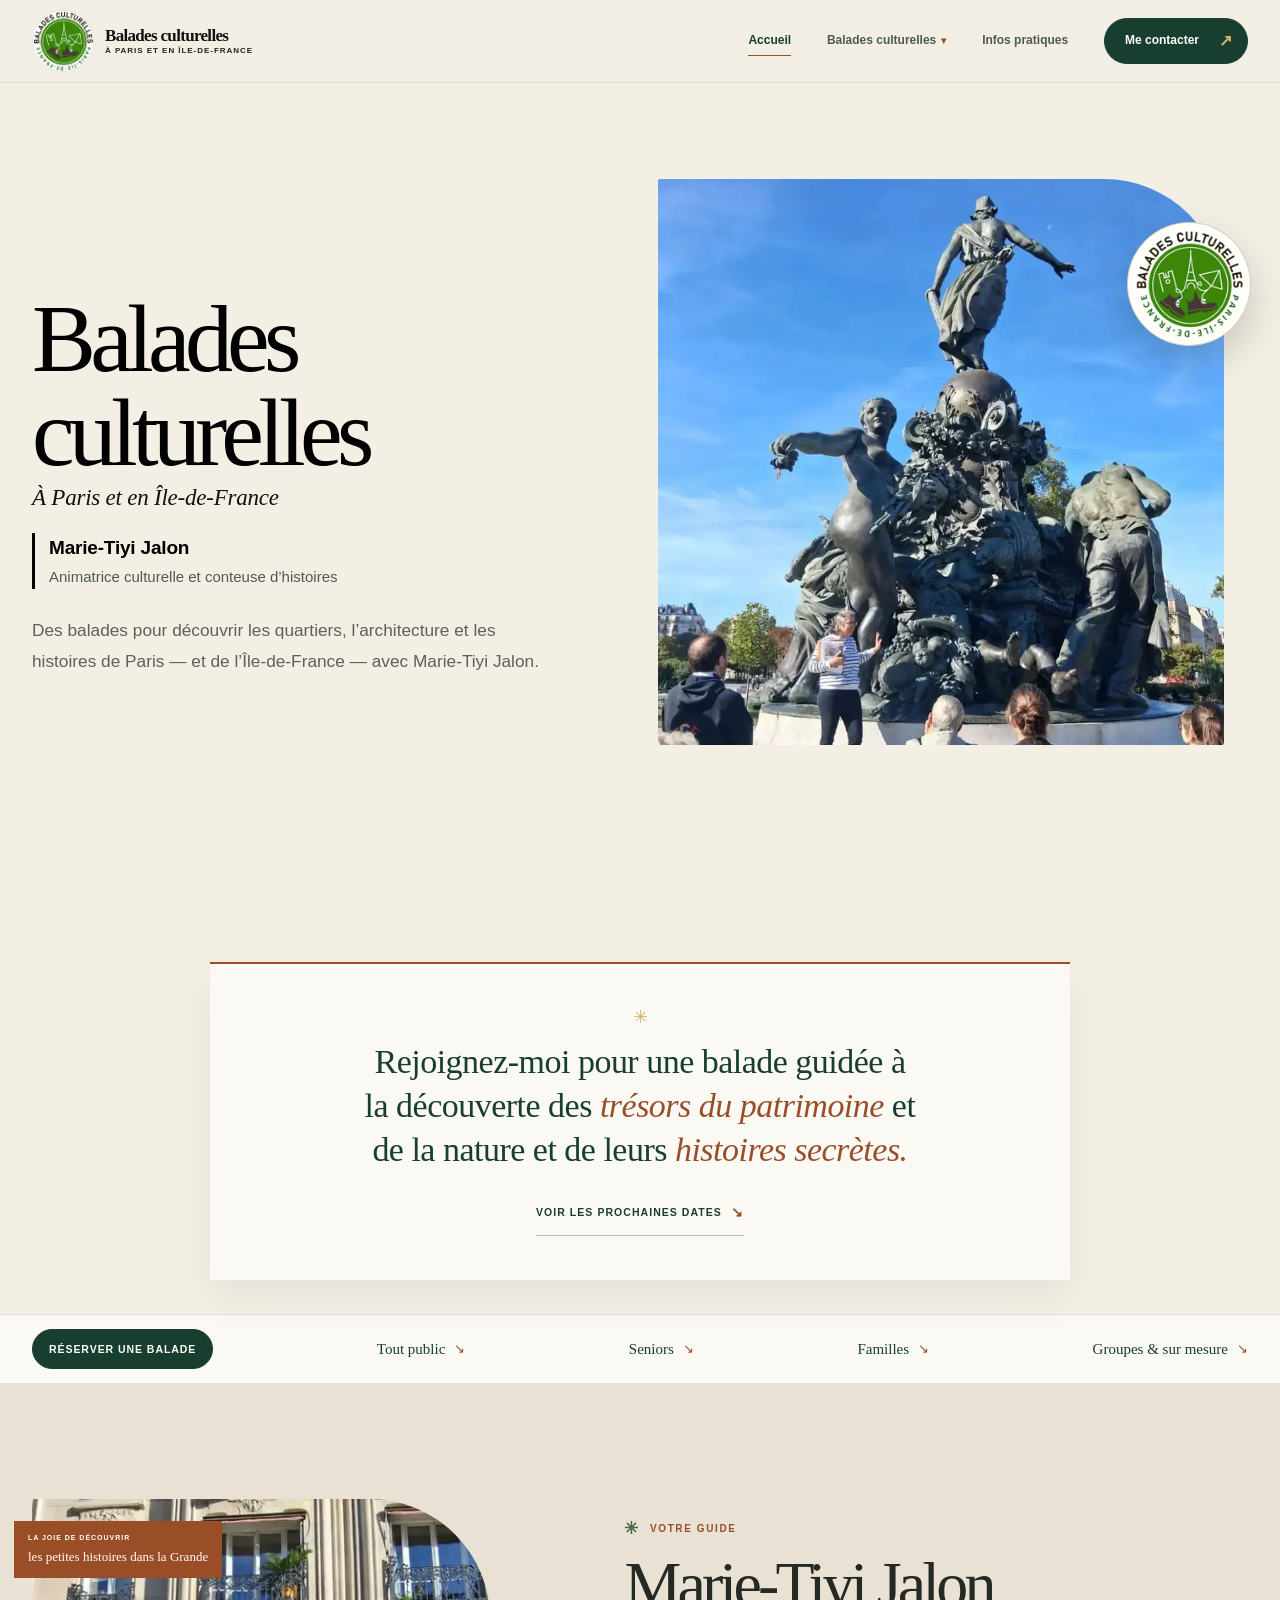
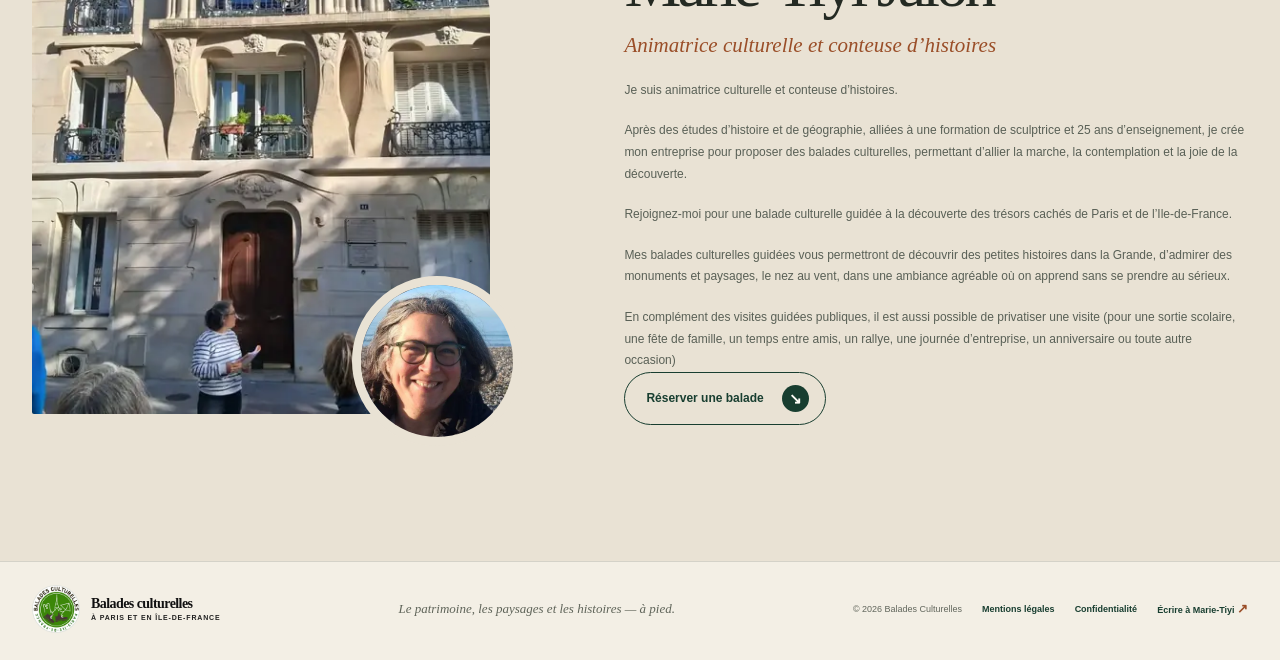
==== index.html @ eafd8217 "Synchronisation depuis le dépôt privé 8ffc19b" ====
<!doctype html>
<html lang="fr">
<head>
    <meta charset="utf-8">
    <meta name="viewport" content="width=device-width, initial-scale=1, viewport-fit=cover">
    <meta name="theme-color" content="#f3efe5">
    <meta name="description" content="Des promenades culturelles à Paris et en Île-de-France avec Marie-Tiyi Jalon.">
    <meta name="robots" content="noindex, nofollow">
    <meta property="og:locale" content="fr_FR">
    <meta property="og:type" content="website">
    <meta property="og:title" content="Balades Culturelles — Balades à Paris et en Île-de-France">
    <meta property="og:description" content="Des promenades culturelles à Paris et en Île-de-France avec Marie-Tiyi Jalon.">
    <meta property="og:url" content="https://baladesculturelles.github.io/balades-culturelles-site/index.html">
    <meta property="og:image" content="https://baladesculturelles.github.io/balades-culturelles-site/assets/og-image.jpg">
    <meta property="og:image:width" content="1200">
    <meta property="og:image:height" content="630">
    <meta property="og:image:type" content="image/jpeg">
    <meta property="og:image:alt" content="Balades Culturelles — une rue de Paris bordée de façades anciennes, avec le titre du site.">
    <meta name="twitter:card" content="summary_large_image">
    <meta name="twitter:title" content="Balades Culturelles — Balades à Paris et en Île-de-France">
    <meta name="twitter:description" content="Des promenades culturelles à Paris et en Île-de-France avec Marie-Tiyi Jalon.">
    <meta name="twitter:image" content="https://baladesculturelles.github.io/balades-culturelles-site/assets/og-image.jpg">
    <meta name="twitter:image:alt" content="Balades Culturelles — une rue de Paris bordée de façades anciennes, avec le titre du site.">
    <title>Balades Culturelles — Balades à Paris et en Île-de-France</title>
    <link rel="icon" href="assets/responsive/logo-96.png" sizes="96x96" type="image/png">
    <link rel="apple-touch-icon" href="assets/responsive/logo-96.png">
    <!-- Le formulaire envoie sa demande à Google Apps Script : ouvrir la connexion
         dès le chargement évite une résolution DNS et une poignée de main TLS
         au moment du clic sur « Envoyer ». Sans effet en aperçu local. -->
    <link rel="preconnect" href="https://script.google.com" crossorigin>
    <link rel="dns-prefetch" href="https://script.googleusercontent.com">
    <link rel="preload" as="image" imagesrcset="assets/responsive/hero-guide-480.webp 480w, assets/responsive/hero-guide-800.webp 800w, assets/responsive/hero-guide-1080.webp 1080w" imagesizes="(max-width: 760px) 94vw, (max-width: 980px) 52vw, 620px" type="image/webp">
    <link rel="stylesheet" href="styles.css?v=ameliorations-20261021-32">
    <script src="script.js?v=ameliorations-20261021-32" defer></script>
    <noscript><style>
      .legal-dialog { position: static; display: block; width: auto; max-width: none; max-height: none; border: 0; border-radius: 0; box-shadow: none; }
      .legal-dialog-frame { max-height: none; }
      .legal-dialog-close { display: none; }
      .legal-dialog-body { grid-template-columns: 1fr; }
      .legal-dialog-rail { flex-direction: row; }
      .legal-dialog-content { overflow: visible; }
    </style></noscript>
  </head>
  <body>
    <a class="skip-link" href="#main">Aller au contenu</a>

<header class="site-header" data-header>
      <div class="header-inner section-shell">
        <a class="brand" href="index.html">
          <span class="brand-logo" aria-hidden="true"><img src="assets/responsive/logo-128.png" width="128" height="128" alt="" decoding="async"></span>
          <span class="brand-lockup"><strong>Balades culturelles</strong><small>À Paris et en Île-de-France</small></span>
        </a>
        <button class="menu-toggle" type="button" aria-label="Ouvrir le menu" aria-expanded="false" aria-controls="primary-navigation">
          <span></span><span></span>
        </button>
        <nav class="primary-navigation" id="primary-navigation" aria-label="Navigation principale">
          <a href="index.html">Accueil</a>
          <div class="nav-item-dropdown">
            <a href="balades.html" class="nav-dropdown-toggle">Balades culturelles <span class="nav-caret" aria-hidden="true">▾</span></a>
            <div class="nav-subnav" aria-label="Sous-menu Balades culturelles">
              <a href="balades.html#programme">Tout public</a>
              <a href="balades.html#seniors">Seniors</a>
              <a href="balades.html#familles">Familles</a>
              <a href="balades.html#groupes">Groupes &amp; sur mesure</a>
            </div>
          </div>
          <a href="infos-pratiques.html">Infos pratiques</a>
          <a class="nav-cta" href="contact.html">Me contacter <span aria-hidden="true">↗</span></a>
        </nav>
      </div>
    </header>

    <main id="main">
      <section class="hero section-shell" id="top" aria-labelledby="hero-title">
        <div class="hero-copy">
          <h1 id="hero-title" class="hero-brand-heading">Balades culturelles</h1>
          <p class="hero-location">À Paris et en Île-de-France</p>
          <div class="hero-guide-badge">
            <strong class="hero-guide-name">Marie-Tiyi Jalon</strong>
            <span class="hero-guide-tagline">Animatrice culturelle et conteuse d’histoires</span>
          </div>
          <p class="hero-lead">Des balades pour découvrir les quartiers, l’architecture et les histoires de Paris — et de l’Île-de-France — avec Marie-Tiyi Jalon.</p>
        </div>

        <div class="hero-visual">
          <div class="hero-image-frame">
            <picture class="hero-picture"><source type="image/webp" sizes="(max-width: 760px) 94vw, (max-width: 980px) 52vw, 620px" srcset="assets/responsive/hero-guide-480.webp 480w, assets/responsive/hero-guide-800.webp 800w, assets/responsive/hero-guide-1080.webp 1080w"><img src="assets/hero-guide.jpg" width="1080" height="1080" decoding="async" fetchpriority="high" alt="Marie-Tiyi Jalon, guide, présente un monument parisien à un groupe de promeneurs."></picture>
          </div>
          <div class="hero-seal"><img src="assets/responsive/logo-128.png" width="128" height="128" alt="Logo Balades Culturelles, Paris – Île-de-France" decoding="async"></div>
        </div>
      </section>


      <div class="editorial-strip" aria-label="Repères des balades culturelles">
        <div class="editorial-strip-inner section-shell">
          <div class="strip-fact"><strong><span data-count-walks>13</span> balades</strong><span><span data-count-dates>25</span> dates au programme</span></div>
          <span class="strip-divider" aria-hidden="true">·</span>
          <div class="strip-fact"><strong>1 h 30 de balade</strong><span>samedi &amp; dimanche</span></div>
          <span class="strip-divider" aria-hidden="true">·</span>
          <div class="strip-fact"><strong>25 personnes</strong><span>maximum par séance · 20 en seniors et familles</span></div>
        </div>
      </div>


      <section class="home-invite" aria-label="Invitation à la balade">
        <div class="section-shell">
          <div class="home-invite-card">
            <span class="home-invite-mark" aria-hidden="true">✳</span>
            <p class="home-invite-text">Rejoignez-moi pour une balade guidée à la découverte des <em>trésors du patrimoine</em> et de la nature et de leurs <em>histoires secrètes.</em></p>
            <a class="home-invite-link" href="balades.html#programme">Voir les prochaines dates <span aria-hidden="true">↘</span></a>
          </div>
        </div>
      </section>

      <nav class="editorial-jumps" aria-label="Explorer les balades">
        <div class="editorial-jumps-inner section-shell">
          <a class="editorial-jumps-cta" href="balades.html#programme">Réserver une balade</a>
          <a href="balades.html#programme">Tout public <b aria-hidden="true">↘</b></a>
          <a href="balades.html#seniors">Seniors <b aria-hidden="true">↘</b></a>
          <a href="balades.html#familles">Familles <b aria-hidden="true">↘</b></a>
          <a href="balades.html#groupes">Groupes &amp; sur mesure <b aria-hidden="true">↘</b></a>
        </div>
      </nav>


      <section class="on-demand section-space" id="concept" aria-labelledby="concept-title">
        <div class="section-shell">
          <div class="section-heading on-demand-heading">
            <div>
              <p class="eyebrow"><span class="eyebrow-mark" aria-hidden="true">✳</span> Les balades</p>
              <h2 id="concept-title">Choisissez votre <em>balade.</em></h2>
            </div>
            <p class="section-intro">Trois programmes de dates — week-ends, jeudis, mercredis — et des visites sur mesure pour les groupes et les écoles.</p>
          </div>

          <div class="audience-grid" aria-label="Les formules selon votre public">
            <article class="audience-card audience-card--programme">
              <picture class="audience-media">
                <source type="image/webp" sizes="(max-width: 620px) 92vw, (max-width: 940px) 46vw, 30vw" srcset="assets/responsive/walk-moliere-400.webp 400w, assets/responsive/walk-moliere-480.webp 480w, assets/responsive/walk-moliere-800.webp 800w">
                <img src="assets/walk-moliere.jpg" width="800" height="854" loading="lazy" decoding="async" alt="Buste et plaque commémorative de Jean-Baptiste Poquelin dit Molière à Paris">
              </picture>
              <div class="audience-body">
                <span class="audience-kicker">Week-ends · 10 h 30 – 12 h</span>
                <h3>Grand public</h3>
                <p>Des balades ouvertes à tous, seul, en couple ou entre amis.</p>
                <a href="balades.html#programme">Voir les dates <span aria-hidden="true">↘</span></a>
              </div>
            </article>
            <article class="audience-card audience-card--programme">
              <picture class="audience-media">
                <source type="image/webp" sizes="(max-width: 620px) 92vw, (max-width: 940px) 46vw, 30vw" srcset="assets/responsive/walk-montparnasse-400.webp 400w, assets/responsive/walk-montparnasse-480.webp 480w, assets/responsive/walk-montparnasse-800.webp 800w">
                <img src="assets/walk-montparnasse.jpg" width="800" height="500" loading="lazy" decoding="async" alt="Allées arborées et sculptures du cimetière du Montparnasse à Paris">
              </picture>
              <div class="audience-body">
                <span class="audience-kicker">Jeudis · 10 h 30 – 11 h 45</span>
                <h3>Seniors</h3>
                <p>Un rythme paisible, avec des étapes de repos.</p>
                <a href="balades.html#seniors">Voir les balades seniors <span aria-hidden="true">↘</span></a>
              </div>
            </article>
            <article class="audience-card audience-card--programme">
              <picture class="audience-media">
                <source type="image/webp" sizes="(max-width: 620px) 92vw, (max-width: 940px) 46vw, 30vw" srcset="assets/responsive/walk-montsouris-400.webp 400w, assets/responsive/walk-montsouris-480.webp 480w, assets/responsive/walk-montsouris-800.webp 800w">
                <img src="assets/walk-montsouris.jpg" width="800" height="500" loading="lazy" decoding="async" alt="Maisons et ateliers d’artistes dans une ruelle fleurie du quartier Montsouris">
              </picture>
              <div class="audience-body">
                <span class="audience-kicker">Mercredis · 10 h 30 – 11 h 45</span>
                <h3>Familles</h3>
                <p>Des histoires et des énigmes pour petits et grands.</p>
                <a href="balades.html#familles">Voir les balades familles <span aria-hidden="true">↘</span></a>
              </div>
            </article>
            <article class="audience-card audience-card--custom">
              <span class="audience-kicker">Sur demande</span>
              <h3>Groupes privés</h3>
              <p>Anniversaire, association, entreprise&nbsp;: votre balade, votre date.</p>
              <a href="contact.html" data-interest="Je souhaite organiser une sortie privée ou de groupe" data-walk="Une balade privée ou de groupe">Préparer votre sortie <span aria-hidden="true">↗</span></a>
            </article>
            <article class="audience-card audience-card--custom">
              <span class="audience-kicker">Sur demande</span>
              <h3>Écoles &amp; scolaires</h3>
              <p>Des sorties pédagogiques animées par une enseignante expérimentée.</p>
              <a href="contact.html" data-interest="Je souhaite organiser une sortie scolaire" data-walk="Sortie scolaire sur demande">Organiser une sortie scolaire <span aria-hidden="true">↗</span></a>
            </article>
          </div>

          <p class="image-credit">Images d’illustration générées pour accompagner ces balades.</p>
        </div>
      </section>

      <section class="guide section-space" id="guide" aria-labelledby="guide-title">
        <div class="guide-layout section-shell">
          <div class="guide-visual">
            <picture><source type="image/webp" sizes="(max-width: 560px) 88vw, (max-width: 1280px) 36vw, 465px" srcset="assets/responsive/facade-480.webp 480w, assets/responsive/facade-800.webp 800w, assets/responsive/facade-961.webp 961w"><img class="guide-photo" src="assets/facade.jpg" width="961" height="1080" loading="lazy" alt="Façade art nouveau aux balcons de fer forgé, porte sculptée et groupe de promeneurs, à observer en promenade."></picture>
            <div class="guide-photo-note"><span>LA JOIE DE DÉCOUVRIR</span><b>les petites histoires dans la Grande</b></div>
            <picture><source type="image/webp" sizes="170px" srcset="assets/responsive/marie-tiyi-400.webp 400w, assets/responsive/marie-tiyi-500.webp 500w"><img class="guide-portrait" src="assets/marie-tiyi.jpg" width="500" height="500" loading="lazy" alt="Portrait de Marie-Tiyi Jalon, votre guide."></picture>
          </div>
          <div class="guide-copy">
            <p class="eyebrow"><span class="eyebrow-mark" aria-hidden="true">✳</span> Votre guide</p>
            <h2 id="guide-title">Marie-Tiyi Jalon</h2>
            <p class="guide-subtitle">Animatrice culturelle et conteuse d’histoires</p>
            <p class="guide-lead">Je suis animatrice culturelle et conteuse d’histoires.</p>
            <p class="guide-lead">Après des études d’histoire et de géographie, alliées à une formation de sculptrice et 25 ans d’enseignement, je crée mon entreprise pour proposer des balades culturelles, permettant d’allier la marche, la contemplation et la joie de la découverte.</p>
            <p class="guide-lead">Rejoignez-moi pour une balade culturelle guidée à la découverte des trésors cachés de Paris et de l’Ile-de-France.</p>
            <p class="guide-lead">Mes balades culturelles guidées vous permettront de découvrir des petites histoires dans la Grande, d’admirer des monuments et paysages, le nez au vent, dans une ambiance agréable où on apprend sans se prendre au sérieux.</p>
            <p class="guide-lead">En complément des visites guidées publiques, il est aussi possible de privatiser une visite (pour une sortie scolaire, une fête de famille, un temps entre amis, un rallye, une journée d’entreprise, un anniversaire ou toute autre occasion)</p>
            <a class="button button-outline" href="balades.html#programme">Réserver une balade <span class="button-arrow" aria-hidden="true">↘</span></a>
          </div>
        </div>
      </section>



      <dialog class="legal-dialog booking-dialog" id="booking-dialog" aria-labelledby="booking-dialog-title">
        <div class="legal-dialog-frame">
          <header class="legal-dialog-head booking-dialog-head">
            <p class="eyebrow"><span class="eyebrow-mark" aria-hidden="true">✳</span> <span data-booking-kicker>Réserver une balade</span></p>
            <h2 id="booking-dialog-title" data-booking-title>Votre demande, étape par étape</h2>
            <p class="booking-dialog-meta" data-booking-meta hidden></p>
            <button class="legal-dialog-close" type="button" data-booking-close aria-label="Fermer le formulaire de réservation">
              <span aria-hidden="true">✕</span>
            </button>
          </header>
          <div class="booking-dialog-body">
            <form class="contact-form" id="contact-form" aria-labelledby="booking-form-title">
              <div class="form-heading">
                <span>Votre demande</span>
                <span class="form-required-note"><b aria-hidden="true">*</b> Obligatoire</span>
              </div>
              <ol class="booking-steps" aria-label="Étapes du formulaire">
                <li><span>01</span><b>Votre balade</b></li>
                <li><span>02</span><b>La visite</b></li>
                <li><span>03</span><b>Vos coordonnées</b></li>
              </ol>

              <fieldset class="form-step form-step-project">
                <legend><span class="form-step-number">01</span> Votre balade</legend>
                <label for="topic">Type de sortie
                  <select id="topic" name="topic">
                    <option value="Je souhaite réserver une balade publique">Grand public · s’inscrire</option>
                    <option value="Je souhaite réserver une place en balade seniors">Seniors · balade programmée</option>
                    <option value="Je souhaite réserver une place en balade familles">Familles · balade programmée</option>
                    <option value="Je souhaite organiser une visite pour un groupe de seniors">Seniors · visite sur demande</option>
                    <option value="Je souhaite organiser une sortie pour une famille">Famille · visite sur demande</option>
                    <option value="Je souhaite organiser une sortie scolaire">Écoles · sur demande</option>
                    <option value="Je souhaite organiser une sortie privée ou de groupe">Groupe privé · sur demande</option>
                    <option value="J’ai une autre question">Une autre question</option>
                  </select>
                </label>
              </fieldset>

              <fieldset class="form-step form-step-visit">
                <legend><span class="form-step-number">02</span> Votre visite et votre groupe</legend>
                <div class="form-row form-row-booking">
                  <label for="session" id="public-session-field"><span class="field-name">Balade et date <b aria-hidden="true">*</b></span><select id="session" name="session" required disabled><option value="">Chargement des dates…</option></select></label>
                </div>
                <input id="participants" name="participants" type="hidden" value="0" disabled>
                <fieldset class="age-groups" id="age-groups">
                  <legend>Nombre de personnes par tarif</legend>
                  <p class="age-groups-intro">Indiquez uniquement les quantités : aucun nom ni âge exact n’est demandé.</p>
                  <div class="age-group-grid">
                    <label for="age-standard"><span>Plein tarif</span><small>26 ans et plus · 15&nbsp;€</small><input id="age-standard" name="age_standard" type="number" min="0" max="25" step="1" inputmode="numeric" value="0" data-age-group="standard"></label>
                    <label for="age-youth"><span>Jeunes de 15 à 25 ans</span><small>10&nbsp;€</small><input id="age-youth" name="age_youth" type="number" min="0" max="25" step="1" inputmode="numeric" value="0" data-age-group="youth"></label>
                    <label for="age-child"><span>Enfants de 5 à 14 ans</span><small>8&nbsp;€</small><input id="age-child" name="age_child" type="number" min="0" max="25" step="1" inputmode="numeric" value="0" data-age-group="child"></label>
                    <label for="age-under-five"><span>Moins de 5 ans</span><small>Gratuit</small><input id="age-under-five" name="age_under_five" type="number" min="0" max="25" step="1" inputmode="numeric" value="0" data-age-group="underFive"></label>
                  </div>
                  <div class="booking-estimate" aria-live="polite">
                    <p><span>Total de participants</span><output id="participants-total" for="age-standard age-youth age-child age-under-five">0</output></p>
                    <p><span>Montant estimé</span><output id="booking-estimate" for="age-standard age-youth age-child age-under-five">—</output></p>
                  </div>
                  <p class="age-group-status" id="age-group-status" role="status" aria-live="polite">Le total inclut les enfants gratuits et reste limité aux places de la séance : 25 pour le tout public, 20 pour les seniors et les familles.</p>
                </fieldset>
                <div class="form-row form-row-booking custom-booking-fields" id="custom-booking-fields" hidden>
                  <label for="date">Date souhaitée <span class="optional">(facultatif)</span><input id="date" name="date" type="date"></label>
                  <label for="slot">Créneau souhaité <span class="optional">(facultatif)</span><select id="slot" name="slot"><option>À convenir</option><option>10 h 30–12 h</option></select></label>
                  <label for="custom-participants">Nombre de personnes estimé <span class="optional">(facultatif)</span><input id="custom-participants" name="custom_participants" type="number" min="1" max="100" step="1" placeholder="Ex. 12" aria-describedby="custom-capacity-note"></label>
                </div>
                <p class="booking-capacity-note custom-capacity-note" id="custom-capacity-note" role="status" aria-live="polite">Indiquez le nombre de personnes&nbsp;: 20 personnes maximum pour un groupe de seniors ou une famille.</p>
                <p class="booking-capacity-note" id="session-status" role="status" aria-live="polite">Sélectionnez une balade et une date pour consulter les places disponibles.</p>
              </fieldset>

              <fieldset class="form-step form-step-contact">
                <legend><span class="form-step-number">03</span> Vos coordonnées</legend>
                <div class="form-row form-row-contact">
                  <label for="first-name"><span class="field-name">Prénom <b aria-hidden="true">*</b></span><input id="first-name" name="first_name" autocomplete="given-name" placeholder="Camille" required></label>
                  <label for="last-name"><span class="field-name">Nom <b aria-hidden="true">*</b></span><input id="last-name" name="last_name" autocomplete="family-name" placeholder="Dupont" required></label>
                  <label for="email"><span class="field-name">Votre e-mail <b aria-hidden="true">*</b></span><input id="email" name="email" type="email" autocomplete="email" placeholder="camille@exemple.fr" required></label>
                  <label for="phone"><span class="field-name">Téléphone <b aria-hidden="true">*</b></span><input id="phone" name="phone" type="tel" autocomplete="tel" inputmode="tel" placeholder="06 12 34 56 78" required></label>
                </div>
                <label for="message">Un détail à partager <span class="optional">(facultatif)</span><textarea id="message" name="message" rows="3" placeholder="Une question ou une précision utile…"></textarea></label>
                <div class="form-honeypot" aria-hidden="true">
                  <label for="website">Site web (ne pas remplir)</label>
                  <input id="website" name="website" type="text" tabindex="-1" autocomplete="off">
                </div>
              </fieldset>

              <p class="booking-recap" id="booking-recap" role="status" aria-live="polite" hidden></p>
              <div class="form-bottom">
                <button class="button button-submit" type="submit" id="submit-booking">Réserver ma place <span class="button-arrow" aria-hidden="true">↗</span></button>
                <p class="form-hint">Pour une balade programmée (tout public, seniors, familles), la confirmation et sa référence s’affichent ici si des places sont disponibles, et un e-mail de confirmation part aussitôt vers votre adresse. Pour une demande sur mesure (groupe de seniors, écoles, groupe privé), votre demande est envoyée directement à Marie-Tiyi et vous recevez un e-mail récapitulatif.</p>
              </div>
              <p class="form-status" id="form-status" role="status" aria-live="polite"></p>
              <div class="booking-calendar" id="booking-calendar" hidden>
                <p class="booking-calendar-label">Gardez la date</p>
                <p class="booking-calendar-text" data-calendar-text></p>
                <a class="button button-calendar" data-calendar-download href="#" download>
                  Ajouter à mon agenda <span aria-hidden="true">↓</span>
                </a>
              </div>
              <p class="privacy-note">Vos informations servent à traiter cette demande. <a href="#legal-confidentialite" data-legal-open="confidentialite">Consulter la notice de confidentialité</a>.</p>
            </form>
          </div>
        </div>
      </dialog>
      <p class="booking-notice" id="booking-notice" role="status" aria-live="polite" hidden></p>

      <dialog class="legal-dialog" id="legal-dialog" aria-labelledby="legal-dialog-title">
        <div class="legal-dialog-frame">
          <header class="legal-dialog-head">
            <p class="eyebrow"><span class="eyebrow-mark" aria-hidden="true">✳</span> Informations juridiques</p>
            <h2 id="legal-dialog-title">Mentions légales &amp; données personnelles</h2>
            <button class="legal-dialog-close" type="button" data-legal-close aria-label="Fermer les informations juridiques">
              <span aria-hidden="true">✕</span>
            </button>
          </header>
          <div class="legal-dialog-body">
            <nav class="legal-dialog-rail" aria-label="Sommaire des informations juridiques">
              <a class="legal-rail-link" href="#legal-mentions" data-legal-jump="mentions">Mentions légales</a>
              <a class="legal-rail-link" href="#legal-confidentialite" data-legal-jump="confidentialite">Confidentialité &amp; données personnelles</a>
              <p class="legal-rail-status"><span>Version de travail</span>Identité, hébergement et durées de conservation restent à valider avant publication.</p>
            </nav>
            <div class="legal-dialog-content">
              <article class="legal-article" id="legal-mentions" data-legal-article="mentions">
                <h3>Mentions légales</h3>
                <p class="legal-draft-notice"><strong>À confirmer avant publication :</strong> d’après les informations transmises, l’identité indiquée est « MADAME MARIE-TIYI JALON », SIREN 894 639 921, à Asnières-sur-Seine (92600). La forme juridique exacte, l’adresse complète, le SIRET de l’établissement et l’hébergeur restent à vérifier. Le site reste en mode non indexable tant que les mentions ne sont pas complètes.</p>
                <h4>Éditeur du site</h4>
                <p><strong>Nom commercial :</strong> Balades Culturelles<br><strong>Éditrice et directrice de la publication :</strong> Marie-Tiyi Jalon<br><strong>Identité juridique communiquée :</strong> MADAME MARIE-TIYI JALON<br><strong>SIREN communiqué :</strong> 894 639 921<br><strong>Commune communiquée :</strong> Asnières-sur-Seine (92600)<br><strong>Contact :</strong> <a href="mailto:balades.culturelles@gmail.com">balades.culturelles@gmail.com</a> · <a href="tel:+33601740449">06 01 74 04 49</a></p>
                <p><strong>À confirmer :</strong> forme juridique exacte, adresse professionnelle complète à publier, SIRET de l’établissement et, si applicable, mentions d’immatriculation au RCS ou au répertoire des métiers.</p>
                <h4>Hébergement</h4>
                <p>Le nom légal, l’adresse et les coordonnées de l’hébergeur devront être renseignés une fois l’hébergement de production et le domaine choisis. La prévisualisation locale n’est pas l’hébergement public du site.</p>
                <h4>Propriété intellectuelle</h4>
                <p>Les contenus et visuels du site ne peuvent être réutilisés sans autorisation. Les illustrations générées sont des visuels d’ambiance et ne constituent pas des photographies documentaires des lieux.</p>
              </article>
              <article class="legal-article" id="legal-confidentialite" data-legal-article="confidentialite">
                <h3>Confidentialité &amp; données personnelles</h3>
                <p class="legal-draft-notice"><strong>Notice préparatoire RGPD :</strong> l’identité et le SIREN indiqués proviennent des informations transmises par l’éditrice. La forme juridique, l’adresse complète, l’hébergement et les durées de conservation doivent encore être confirmés avant mise en ligne. Cette notice ne remplace pas une validation juridique.</p>
                <h4>Responsable et contact</h4>
                <p>Le responsable du traitement est Marie-Tiyi Jalon, pour Balades Culturelles (identité juridique communiquée : MADAME MARIE-TIYI JALON, SIREN 894 639 921). Pour toute question ou demande relative à vos données : <a href="mailto:balades.culturelles@gmail.com">balades.culturelles@gmail.com</a> ou <a href="tel:+33601740449">06 01 74 04 49</a>. La forme juridique exacte et l’adresse professionnelle complète restent à préciser dans les mentions légales.</p>
                <h4>Données et finalités</h4>
                <p>Le site recueille le prénom, le nom, l’adresse e-mail et le numéro de téléphone (ces quatre champs sont obligatoires pour une réservation), la balade et la date choisies, le nombre de personnes par tranche tarifaire, ainsi que les précisions que vous ajoutez. Ces informations servent à répondre aux demandes, gérer les réservations, vous transmettre le lieu de rendez-vous ou vous prévenir d’un changement, et vérifier le nombre de places. Les coordonnées des personnes ayant réservé sont également conservées dans un carnet d’adresses privé (Google Sheets), accessible à la seule éditrice, afin d’éviter les doublons et de préparer les visites. Aucun nom ni âge exact des enfants n’est demandé. Aucun paiement en ligne ni prospection commerciale automatisée n’est effectué par le site.</p>
                <h4>Base légale et destinataires</h4>
                <p>Le traitement d’une réservation ou d’un devis demandé repose sur les mesures précontractuelles et, le cas échéant, l’exécution du contrat (article 6, paragraphe 1, point b du RGPD). Les données sont accessibles à Marie-Tiyi Jalon et aux prestataires techniques strictement nécessaires. Si la version Google est déployée, Google Apps Script et Google Sheets interviendront selon les paramètres du compte propriétaire; l’hébergement, les éventuels transferts et les garanties contractuelles devront être vérifiés avant publication. Aucune prospection commerciale automatisée n’est effectuée.</p>
                <h4>Conservation</h4>
                <p>Les durées exactes doivent être fixées avant publication : demandes sans réservation, réservations et éventuels justificatifs comptables doivent être distingués. Les données ne doivent pas être conservées plus longtemps que nécessaire, sous réserve des obligations légales applicables.</p>
                <h4>Vos droits</h4>
                <p>Vous pouvez demander l’accès à vos données, leur rectification ou leur effacement, la limitation du traitement et, lorsque les conditions légales sont réunies, leur portabilité ou vous opposer au traitement. Vous pouvez également adresser une réclamation à la <a href="https://www.cnil.fr" target="_blank" rel="noopener noreferrer">CNIL</a>. Les champs indispensables à une réservation sont nécessaires pour la traiter.</p>
                <h4>Cookies et décisions automatisées</h4>
                <p>Aucun outil de publicité ou de mesure d’audience n’est intégré au site à ce jour. Ce point devra être revérifié après le choix de l’hébergement. Le système vérifie automatiquement les places disponibles, mais ne réalise ni profilage ni décision automatisée concernant les personnes.</p>
              </article>
            </div>
          </div>
        </div>
      </dialog>

    </main>

<footer class="site-footer">
      <div class="footer-inner section-shell">
        <a class="brand footer-brand" href="index.html">
          <span class="brand-logo" aria-hidden="true"><img src="assets/responsive/logo-128.png" width="128" height="128" alt="" decoding="async"></span>
          <span class="brand-lockup"><strong>Balades culturelles</strong><small>À Paris et en Île-de-France</small></span>
        </a>
        <p>Le patrimoine, les paysages et les histoires — à pied.</p>
        <div class="footer-meta"><span>© <span data-year>2026</span> Balades Culturelles</span><a href="#legal-mentions" data-legal-open="mentions">Mentions légales</a><a href="#legal-confidentialite" data-legal-open="confidentialite">Confidentialité</a><a href="contact.html">Écrire à Marie-Tiyi <span aria-hidden="true">↗</span></a></div>
      </div>
    </footer>
  </body>
</html>
---- styles.css ----
:root {
  color-scheme: light;
  --paper: #f3efe5;
  --paper-soft: #fbf9f3;
  --paper-deep: #e9e2d4;
  --white: #fffdf8;
  --ink: #242a23;
  --muted: #5f6459;
  --forest: #183e30;
  --forest-deep: #102f24;
  --moss: #4f6643;
  --sage: #bdc99f;
  --clay: #9a4e28;
  --gold: #d8b26e;
  --line: rgba(36, 42, 35, .15);
  --serif: 'Iowan Old Style', 'Baskerville', 'Palatino Linotype', Georgia, serif;
  --sans: 'Avenir Next', Avenir, 'Segoe UI', 'Helvetica Neue', sans-serif;
  --shell: 1240px;
}

* { box-sizing: border-box; }
html {
  scroll-behavior: smooth;
  scroll-padding-top: 98px;
  -webkit-tap-highlight-color: rgba(24, 62, 48, .12);
}
/* iOS plus ancien : <dialog> inconnu s’afficherait sinon en clair dans la page. */
.legal-dialog:not([open]) { display: none; }
body {
  margin: 0;
  color: var(--ink);
  background: var(--paper);
  font-family: var(--sans);
  font-size: 16px;
  line-height: 1.6;
  -webkit-font-smoothing: antialiased;
  text-rendering: optimizeLegibility;
}
body, button, input, select, textarea { font-family: var(--sans); }
/* Les attributs width/height des <img> réservent la place (anti-CLS)
   mais n’imposent pas la hauteur : height:auto laisse l’aspect-ratio
   naturel ou la règle aspect-ratio s’appliquer. Sans cela, la photo
   de la guide mesurait 1 080 px de haut au lieu de 377. */
img { display: block; max-width: 100%; height: auto; }
picture { display: block; }
.hero-image-frame picture { width: 100%; height: 100%; }
a { color: inherit; text-decoration: none; }
button, input, select, textarea { font: inherit; }
button, a { -webkit-tap-highlight-color: transparent; }
[hidden] { display: none !important; }
::selection { color: var(--white); background: var(--forest); }

.section-shell { width: min(var(--shell), calc(100% - 64px)); margin-inline: auto; }
.section-space { padding-block: clamp(78px, 9vw, 132px); }
.visually-hidden {
  position: absolute !important; width: 1px; height: 1px; margin: -1px; padding: 0;
  overflow: hidden; clip: rect(0 0 0 0); clip-path: inset(50%); white-space: nowrap; border: 0;
}
.skip-link {
  position: fixed; z-index: 100; top: 10px; left: 10px;
  padding: 11px 16px; color: var(--white); background: var(--forest);
  transform: translateY(-160%); transition: transform .2s ease;
}
.skip-link:focus, .skip-link:focus-visible { transform: translateY(0); }
:focus-visible { outline: 3px solid var(--clay); outline-offset: 4px; }

/* Prochaine balade : un raccourci vers la date la plus proche */
.next-walk { color: var(--white); background: var(--forest-deep); }
.next-walk-inner { display: flex; align-items: center; justify-content: space-between; gap: clamp(14px, 3vw, 32px); padding-block: 12px; }
.next-walk-preview { display: flex; align-items: center; gap: 14px; min-width: 0; }
.next-walk-thumb { width: 56px; height: 56px; border-radius: 6px; object-fit: cover; flex-shrink: 0; border: 1px solid rgba(255,255,255,.2); }
.next-walk-main { display: flex; min-width: 0; flex-direction: column; gap: 2px; margin: 0; }
.next-walk-main strong { font-family: var(--serif); font-size: clamp(15px, 1.7vw, 19px); font-weight: 600; color: #ffffff; }
.next-walk-meta { color: rgba(255,253,248,.82); font-size: 12px; }
.next-walk-meta [data-next-walk-places] { color: var(--sage); font-weight: 750; }
.next-walk-cta { display: inline-flex; min-height: 40px; align-items: center; gap: 9px; padding: 8px 15px; border: 1px solid rgba(255,253,248,.34); border-radius: 100px; color: var(--white); font-size: 11px; font-weight: 750; white-space: nowrap; transition: color .2s ease, background .2s ease, border-color .2s ease; }
.next-walk-cta span { color: var(--gold); }
.next-walk-cta:hover { border-color: var(--gold); color: var(--forest); background: var(--gold); }
.next-walk-cta:hover span { color: var(--forest); }
.next-walk.is-complete .next-walk-cta { display: none; }
@media (max-width: 760px) {
  .next-walk-inner { flex-wrap: wrap; gap: 10px 14px; padding-block: 12px; }
  .next-walk-cta { min-height: 44px; }
}
@media (max-width: 560px) {
  .next-walk-inner { flex-direction: column; align-items: flex-start; }
  .next-walk-cta { justify-self: start; }
}

/* Navigation */
.site-header {
  position: sticky; z-index: 50; top: 0;
  border-bottom: 1px solid rgba(36,42,35,.1);
  background: rgba(243,239,229,.94);
  -webkit-backdrop-filter: blur(16px);
  backdrop-filter: blur(16px);
  transition: box-shadow .22s ease, background .22s ease;
}
.site-header.is-scrolled { background: rgba(243,239,229,.98); box-shadow: 0 8px 24px rgba(24,42,32,.07); }
.header-inner { min-height: 82px; display: flex; align-items: center; justify-content: space-between; gap: 34px; }
.brand { display: inline-flex; align-items: center; gap: 11px; flex: 0 0 auto; }
.brand-logo { display: inline-flex; width: 62px; height: 62px; flex: 0 0 auto; overflow: hidden; align-items: center; justify-content: center; border: 1px solid rgba(24,62,48,.12); border-radius: 50%; background: var(--white); }
.brand-logo img { width: 100%; height: 100%; object-fit: contain; }
.brand-lockup { display: flex; flex-direction: column; gap: 2px; color: #111111; line-height: 1.05; }
.brand-lockup strong { font-family: var(--serif); font-size: 17px; font-weight: 600; letter-spacing: -.04em; color: #111111; }
.brand-lockup em { color: #111111; font-weight: 600; font-style: normal; }
.brand-lockup small { color: #222222; font-size: 8px; font-weight: 700; letter-spacing: .12em; text-transform: uppercase; }
.primary-navigation { display: flex; align-items: center; gap: clamp(17px, 2.8vw, 37px); }
.primary-navigation > a:not(.nav-cta),
.nav-dropdown-toggle {
  position: relative;
  display: inline-flex;
  align-items: center;
  gap: 5px;
  padding-block: 8px;
  color: #4f5a50;
  font-size: 12px;
  font-weight: 650;
  cursor: pointer;
}
.primary-navigation > a:not(.nav-cta)::after,
.nav-dropdown-toggle::after {
  position: absolute; right: 100%; bottom: 3px; left: 0; height: 1px;
  background: var(--clay); content: ''; transition: right .2s ease;
}
.primary-navigation > a:not(.nav-cta):hover::after,
.nav-dropdown-toggle:hover::after,
.nav-item-dropdown:hover .nav-dropdown-toggle::after {
  right: 0;
}
.nav-item-dropdown {
  position: relative;
  display: inline-flex;
  align-items: center;
}
.nav-caret {
  font-size: 10px;
  color: var(--clay);
  transition: transform .2s ease;
}
.nav-item-dropdown:hover .nav-caret,
.nav-item-dropdown:focus-within .nav-caret {
  transform: rotate(180deg);
}
.nav-subnav {
  position: absolute;
  top: 100%;
  left: -8px;
  min-width: 170px;
  display: none;
  flex-direction: column;
  padding: 8px 6px;
  border: 1px solid rgba(36,42,35,.12);
  border-radius: 6px;
  background: var(--paper-soft);
  box-shadow: 0 10px 24px rgba(24,42,32,.12);
  z-index: 60;
}
.nav-item-dropdown:hover .nav-subnav,
.nav-item-dropdown:focus-within .nav-subnav {
  display: flex;
}
.nav-subnav a {
  display: flex;
  align-items: center;
  padding: 8px 12px;
  border-radius: 4px;
  color: #3b423c;
  font-size: 12.5px;
  font-weight: 650;
  white-space: nowrap;
  transition: background .18s ease, color .18s ease;
}
.nav-subnav a:hover,
.nav-subnav a:focus {
  background: rgba(24,62,48,.08);
  color: var(--forest);
}
.nav-cta { display: inline-flex; min-height: 42px; align-items: center; gap: 20px; padding: 9px 15px 9px 20px; border: 1px solid var(--forest); border-radius: 100px; color: var(--white); background: var(--forest); font-size: 12px; font-weight: 700; transition: color .2s ease, background .2s ease, transform .2s ease; }
.nav-cta:hover { color: var(--forest); background: transparent; transform: translateY(-1px); }
.nav-cta span { color: var(--gold); font-size: 16px; }
/* Onglet de la section consultée */
.primary-navigation a.is-current:not(.nav-cta),
.nav-dropdown-toggle.is-current,
.nav-dropdown-toggle.is-ancestor { color: var(--forest); }
.primary-navigation > a.is-current:not(.nav-cta)::after,
.nav-dropdown-toggle.is-current::after,
.nav-dropdown-toggle.is-ancestor::after { right: 0; }
.nav-subnav a.is-current { color: var(--forest); background: rgba(24,62,48,.08); }
.nav-cta.is-current { color: var(--forest); background: transparent; }
.nav-cta.is-current span { color: var(--clay); }
.menu-toggle { display: none; }

/* Opening spread */
.hero { display: grid; grid-template-columns: .91fr 1.09fr; align-items: center; gap: clamp(44px, 7.5vw, 104px); padding-top: clamp(58px, 7.5vw, 104px); padding-bottom: clamp(76px, 9vw, 116px); }
.hero-copy { position: relative; z-index: 2; padding-block: 10px; }
.hero-brand-heading {
  margin: 0 0 6px;
  font-family: var(--serif);
  font-size: clamp(52px, 7.5vw, 92px);
  font-weight: 600;
  letter-spacing: -.05em;
  line-height: .98;
  color: #000000;
}
.hero-location {
  margin: 0 0 16px;
  color: #111111;
  font-family: var(--serif);
  font-size: clamp(17px, 2vw, 23px);
  font-style: italic;
  font-weight: 500;
  letter-spacing: -.01em;
}
.hero-guide-badge {
  display: flex;
  flex-direction: column;
  gap: 2px;
  padding-left: 14px;
  border-left: 3px solid #000000;
  margin: 0 0 20px;
}
.hero-guide-name {
  color: #000000;
  font-size: clamp(16px, 1.6vw, 19px);
  font-weight: 750;
  letter-spacing: -.01em;
}
.hero-guide-tagline {
  color: #4f5a50;
  font-size: clamp(13px, 1.3vw, 15px);
  font-weight: 500;
}
.eyebrow { display: flex; align-items: center; gap: 10px; margin: 0 0 22px; color: var(--clay); font-size: 10px; font-weight: 750; letter-spacing: .16em; line-height: 1.4; text-transform: uppercase; }
.eyebrow-mark { color: var(--moss); font-size: 17px; line-height: 1; }

/* Pages intérieures : Balades, Infos pratiques, Contact */
.page-intro { padding-top: clamp(34px, 4.6vw, 58px); padding-bottom: clamp(18px, 2.6vw, 30px); }
.page-intro .eyebrow { margin-bottom: 14px; }
.page-intro h1 { max-width: 840px; margin: 0; font-family: var(--serif); font-size: clamp(36px, 5vw, 60px); font-weight: 500; letter-spacing: -.055em; line-height: 1.03; }
.page-intro h1 em { color: var(--clay); font-weight: 500; }
.page-intro-lead { max-width: 660px; margin: 18px 0 0; color: #5b6258; font-size: clamp(15px, 1.3vw, 17px); line-height: 1.75; }
.hero h1, .section-heading h2, .guide-copy h2, .contact-copy h2 {
  margin: 0; font-family: var(--serif); font-weight: 500; letter-spacing: -.06em;
}
.hero h1 { max-width: 680px; font-size: clamp(57px, 7.5vw, 96px); line-height: .98; }
.hero h1 em, .section-heading h2 em, .guide-copy h2 em { color: var(--forest); font-weight: 500; }
.hero-lead { max-width: 520px; margin: 26px 0 0; color: #5b6258; font-size: clamp(16px, 1.35vw, 18px); line-height: 1.8; }
.button { display: inline-flex; min-height: 50px; align-items: center; justify-content: center; gap: 18px; padding: 12px 16px 12px 21px; border: 1px solid transparent; border-radius: 100px; font-size: 12px; font-weight: 750; line-height: 1.25; transition: background .2s ease, color .2s ease, border-color .2s ease, transform .2s ease; }
.button:hover { transform: translateY(-2px); }
.button-primary { color: var(--white); background: var(--forest); }
.button-primary:hover { border-color: var(--forest-deep); background: var(--forest-deep); }
.button-arrow { display: inline-grid; width: 27px; height: 27px; place-items: center; border-radius: 50%; color: var(--forest); background: var(--sage); font-size: 15px; line-height: 1; transition: transform .2s ease; }
.button:hover .button-arrow { transform: rotate(-45deg); }
.text-link { display: inline-flex; min-height: 44px; align-items: center; gap: 8px; color: var(--forest); font-size: 11px; font-weight: 700; }
.text-link span { color: var(--clay); font-size: 15px; transition: transform .2s ease; }
.text-link:hover span { transform: translate(2px,-2px); }
.hero-visual { position: relative; min-width: 0; padding: 0 24px 45px 20px; }
.hero-image-frame { position: relative; overflow: hidden; aspect-ratio: 1; border-radius: 2px 120px 2px 2px; background: var(--paper-deep); }
.hero-image-frame img { width: 100%; height: 100%; object-fit: cover; object-position: center; transition: transform .8s cubic-bezier(.2,.65,.25,1); }
.hero-visual:hover .hero-image-frame img { transform: scale(1.035); }
.hero-seal { position: absolute; z-index: 2; top: 7%; right: -3px; width: 124px; height: 124px; padding: 7px; border: 1px solid rgba(24,62,48,.22); border-radius: 50%; background: var(--white); box-shadow: 0 16px 38px rgba(24,42,32,.2); }
.hero-seal img { width: 100%; height: 100%; object-fit: contain; border-radius: 50%; }

.editorial-strip { color: var(--white); background: var(--forest); }
.editorial-strip-inner { display: grid; grid-template-columns: 1fr 34px 1.4fr 34px 1fr; min-height: 91px; align-items: center; gap: 20px; }
.strip-fact { display: flex; align-items: baseline; gap: 12px; }
.strip-fact strong { color: var(--gold); font-family: var(--serif); font-size: 23px; font-weight: 500; white-space: nowrap; }
.strip-fact span { color: rgba(255,253,248,.78); font-size: 10px; letter-spacing: .03em; }
.strip-divider { color: var(--sage); font-size: 14px; text-align: center; }

/* Shared section headings */
.section-heading { display: grid; grid-template-columns: 1fr .72fr; align-items: end; gap: clamp(28px, 6vw, 76px); margin-bottom: 38px; }
.section-heading .eyebrow { margin-bottom: 15px; }
.section-heading h2 { max-width: 730px; font-size: clamp(44px, 6.3vw, 76px); line-height: .99; }
.section-intro { max-width: 470px; margin: 0 0 4px; color: var(--muted); font-size: 13px; line-height: 1.8; }

/* Public programme */
.program { background: var(--paper); }
.program-overview { display: grid; grid-template-columns: .8fr .65fr 1.55fr; align-items: center; gap: 26px; margin-bottom: 26px; padding: 22px 26px; border-left: 3px solid var(--clay); border-radius: 0 6px 6px 0; color: var(--white); background: radial-gradient(130% 180% at 100% 0%, rgba(216,178,110,.22) 0%, rgba(216,178,110,0) 58%), linear-gradient(115deg, #1b4535 0%, var(--forest-deep) 100%); box-shadow: 0 16px 34px rgba(16,47,36,.16); }
.program-overview-item { display: flex; flex-direction: column; gap: 3px; }
.program-overview-item > span { color: rgba(255,253,248,.62); font-size: 8px; font-weight: 750; letter-spacing: .16em; text-transform: uppercase; }
.program-overview-item strong { font-family: var(--serif); font-size: 21px; font-weight: 500; letter-spacing: -.02em; line-height: 1.2; }
.program-overview > p { margin: 0; padding-left: 26px; border-left: 1px solid rgba(255,253,248,.2); color: rgba(255,253,248,.8); font-size: 11px; line-height: 1.6; }
.program-tools { position: sticky; z-index: 20; top: 90px; display: grid; grid-template-columns: minmax(230px, 1fr) auto minmax(165px, .7fr); align-items: end; gap: 14px; margin: 0 0 20px; padding: 13px 15px; border: 1px solid var(--line); border-radius: 4px 18px 4px 4px; background: rgba(251,249,243,.93); backdrop-filter: blur(12px); box-shadow: 0 12px 28px rgba(35,47,37,.07); }
.program-search { display: flex; min-width: 0; flex-direction: column; gap: 6px; color: var(--forest); font-size: 9px; font-weight: 750; letter-spacing: .13em; text-transform: uppercase; }
.program-search-control { display: flex; min-height: 46px; align-items: center; gap: 10px; padding: 0 16px; border: 1px solid rgba(36,42,35,.17); border-radius: 100px; color: var(--muted); background: var(--white); transition: border-color .2s ease, box-shadow .2s ease; }
.program-search-control:focus-within { border-color: var(--forest); box-shadow: 0 0 0 3px rgba(24,62,48,.11); }
.program-search-control svg { width: 17px; height: 17px; flex: 0 0 auto; fill: none; stroke: currentColor; stroke-linecap: round; stroke-width: 1.7; }
.program-search-control input { width: 100%; min-width: 0; min-height: 44px; border: 0; outline: 0; color: var(--ink); background: transparent; font: inherit; font-size: 13px; font-weight: 500; }
.program-search-control input::placeholder { color: #888a7f; }
.program-filter-group { display: flex; gap: 4px; padding: 4px; border: 1px solid rgba(36,42,35,.14); border-radius: 100px; background: rgba(255,255,255,.7); }
.program-filter { min-height: 36px; padding: 7px 13px; border: 0; border-radius: 100px; color: #596255; background: transparent; font: inherit; font-size: 10px; font-weight: 750; white-space: nowrap; cursor: pointer; transition: color .18s ease, background .18s ease, opacity .18s ease; }
.program-filter:hover:not(:disabled):not([aria-pressed="true"]) { color: var(--forest); background: var(--paper-deep); }
.program-filter[aria-pressed="true"] { color: var(--white); background: var(--forest); box-shadow: 0 4px 12px rgba(24,62,48,.22); }
.program-filter:disabled { cursor: wait; opacity: .5; }
.program-result-count { margin: 0; padding-bottom: 4px; color: var(--muted); font-size: 10px; text-align: right; }
.program-grid { display: grid; grid-template-columns: repeat(3, minmax(0, 1fr)); gap: 15px; }
.program-card { position: relative; display: flex; min-width: 0; min-height: 240px; flex-direction: column; padding: 20px 21px 18px; border: 1px solid rgba(36,42,35,.12); border-top: 2px solid var(--forest); background: linear-gradient(180deg, var(--paper-soft) 0%, #f5f1e7 100%); transition: border-color .2s ease, box-shadow .2s ease, transform .2s ease; }
.program-card:hover { border-top-color: var(--clay); box-shadow: 0 16px 32px rgba(35,47,37,.1); transform: translateY(-3px); }
.program-card-top { display: flex; align-items: center; justify-content: space-between; gap: 10px; margin-bottom: 14px; padding-bottom: 12px; border-bottom: 1px solid var(--line); }
.program-number { color: var(--clay); font-family: var(--serif); font-size: 19px; font-style: italic; line-height: 1; }
.program-kind { padding: 4px 10px; border-radius: 100px; color: var(--moss); background: #eaece0; font-size: 8px; font-weight: 750; letter-spacing: .12em; text-align: right; text-transform: uppercase; }
.program-card h3 { max-width: 320px; margin: 0; font-family: var(--serif); font-size: 23px; font-weight: 500; letter-spacing: -.035em; line-height: 1.16; }
.program-card-note { margin: 8px 0 0; color: var(--muted); font-size: 10px; line-height: 1.5; }
.program-dates { display: flex; flex-wrap: wrap; gap: 8px; margin: auto 0 15px; padding-top: 16px; }
.program-date { display: inline-flex; min-width: 108px; flex-direction: column; align-items: stretch; overflow: hidden; border: 1px solid rgba(24,62,48,.2); border-radius: 3px 15px 3px 3px; color: var(--forest); background: var(--white); line-height: 1.2; transition: border-color .18s ease, color .18s ease, background .18s ease, box-shadow .18s ease, transform .18s ease; }
.program-date-calendar { display: flex; align-items: center; gap: 10px; padding: 9px 12px 8px; }
.program-date-day { font-family: var(--serif); font-size: 27px; font-weight: 500; letter-spacing: -.045em; line-height: .9; }
.program-date-meta { display: flex; flex-direction: column; gap: 2px; }
.program-date-weekday { color: var(--clay); font-size: 8px; font-weight: 750; letter-spacing: .16em; text-transform: uppercase; }
.program-date-month { color: var(--muted); font-size: 9px; font-weight: 700; letter-spacing: .1em; text-transform: uppercase; }
.availability-count { display: flex; align-items: center; gap: 6px; padding: 6px 12px; border-top: 1px solid rgba(24,62,48,.14); color: var(--moss); background: #eff0e6; font-size: 8px; font-weight: 750; letter-spacing: .1em; text-transform: uppercase; }
.availability-count::before { width: 5px; height: 5px; flex: 0 0 auto; border-radius: 50%; background: var(--moss); content: ''; }
.program-date:hover { border-color: var(--forest); color: var(--white); background: var(--forest); box-shadow: 0 12px 22px rgba(24,62,48,.22); transform: translateY(-2px); }
.program-date:hover .program-date-weekday { color: var(--gold); }
.program-date:hover .program-date-month { color: rgba(255,253,248,.72); }
.program-date:hover .availability-count { border-top-color: rgba(255,253,248,.22); color: var(--white); background: rgba(255,253,248,.1); }
.program-date:hover .availability-count::before { background: var(--gold); }
.program-no-date { margin: 0; padding: 14px 2px 6px; color: var(--muted, #6c6d64); font-size: 13px; font-style: italic; line-height: 1.5; }
.program-date.is-sold-out { border-color: rgba(104,102,91,.22); color: #6c6d64; background: #e5e3dc; }
.program-date.is-sold-out .program-date-weekday { color: #94958b; }
.program-date.is-sold-out .program-date-month { color: #8d8e85; }
.program-date.is-sold-out .availability-count { border-top-color: rgba(104,102,91,.18); color: #7d7e74; background: #dedcd4; }
.program-date.is-sold-out .availability-count::before { background: #9a9b91; }
.program-date.is-sold-out:hover { border-color: rgba(104,102,91,.22); color: #6c6d64; background: #e5e3dc; box-shadow: none; transform: none; }
.program-date.is-sold-out:hover .availability-count { border-top-color: rgba(104,102,91,.18); color: #7d7e74; background: #dedcd4; }
.program-date.is-sold-out:hover .availability-count::before { background: #9a9b91; }
.program-date.is-unavailable { border-color: rgba(183,101,75,.32); color: #794b3b; background: #f0e3dc; }
.program-date.is-unavailable .availability-count { border-top-color: rgba(183,101,75,.22); color: #8a5745; background: #e7d8cf; }
.program-date.is-unavailable .availability-count::before { background: var(--clay); }
.program-date[aria-disabled="true"] { cursor: not-allowed; }
.program-cta { display: flex; align-items: center; justify-content: space-between; gap: 8px; margin-top: 2px; padding: 11px 15px; border: 1px solid rgba(24,62,48,.24); border-radius: 100px; color: var(--forest); font-size: 10px; font-weight: 750; transition: color .2s ease, background .2s ease, border-color .2s ease, box-shadow .2s ease; }
.program-cta:hover { border-color: var(--forest); color: var(--white); background: var(--forest); box-shadow: 0 10px 20px rgba(24,62,48,.2); }
.program-cta[aria-disabled="true"] { border-color: var(--line); color: var(--muted); background: transparent; cursor: not-allowed; box-shadow: none; }
.program-cta span { color: var(--clay); font-size: 15px; transition: transform .18s ease, color .18s ease; }
.program-cta:hover span { color: var(--gold); transform: translate(2px,-2px); }
.program-empty { margin: 18px 0 0; padding: 18px; border: 1px solid var(--line); color: var(--forest); background: var(--paper-soft); font-size: 13px; }
.program-filter-empty { display: flex; min-height: 92px; align-items: center; justify-content: center; flex-wrap: wrap; gap: 6px; margin: 18px 0 0; padding: 18px; border: 1px dashed rgba(24,62,48,.3); color: var(--muted); background: rgba(255,253,248,.6); font-size: 13px; text-align: center; }
.program-filter-empty button { padding: 8px 10px; border: 0; color: var(--forest); background: transparent; font: inherit; font-size: 12px; font-weight: 750; text-decoration: underline; text-underline-offset: 3px; cursor: pointer; }
.note-link { display: inline-flex; align-items: center; gap: 14px; padding-inline: 8px; color: var(--forest); font-size: 10px; font-weight: 750; white-space: nowrap; }
.note-link span { color: var(--clay); font-size: 15px; }

/* Made-to-measure walks */
.on-demand { color: var(--white); background: var(--forest); }
.on-demand .eyebrow { color: var(--gold); }
.on-demand .eyebrow-mark { color: var(--sage); }
.on-demand .section-heading h2 em { color: var(--sage); }
.on-demand .section-intro { color: rgba(255,253,248,.72); }
.on-demand-intro { display: grid; grid-template-columns: .88fr 1.12fr; align-items: center; gap: clamp(30px, 7vw, 88px); margin: 0 0 48px; }
.on-demand-note { max-width: 470px; padding: 25px 27px; border: 1px solid rgba(255,253,248,.2); border-left: 3px solid var(--gold); background: rgba(255,253,248,.055); }
.on-demand-note-number { color: var(--gold); font-size: 9px; font-weight: 750; letter-spacing: .15em; }
.on-demand-note p { margin: 14px 0 21px; color: rgba(255,253,248,.84); font-family: var(--serif); font-size: 22px; line-height: 1.42; }
.on-demand-note a { display: inline-flex; align-items: center; gap: 14px; color: var(--gold); font-size: 11px; font-weight: 750; }
.on-demand-note a span { font-size: 15px; }
.on-demand-photo { position: relative; min-width: 0; margin: 0; }
.on-demand-photo img { width: 100%; max-height: 340px; aspect-ratio: 1.8; object-fit: cover; border-radius: 2px 100px 2px 2px; }
.on-demand-photo figcaption { margin-top: 8px; color: rgba(255,253,248,.64); font-family: var(--serif); font-size: 11px; font-style: italic; text-align: right; }
.audience-grid { display: grid; grid-template-columns: repeat(6, minmax(0, 1fr)); gap: 14px; margin: 0 0 26px; }
.audience-card { display: flex; min-width: 0; flex-direction: column; padding: 18px 19px 16px; border: 1px solid rgba(255,253,248,.18); border-top: 2px solid var(--gold); background: rgba(255,253,248,.045); transition: background .2s ease, border-color .2s ease, transform .2s ease; }
.audience-card:hover { border-color: rgba(216,178,110,.7); background: rgba(255,253,248,.08); transform: translateY(-2px); }
.audience-kicker { margin: 0 0 6px; color: var(--gold); font-size: 8.5px; font-weight: 750; letter-spacing: .12em; text-transform: uppercase; }
.audience-card h3 { margin: 0 0 8px; color: var(--white); font-family: var(--serif); font-size: 22px; font-weight: 500; line-height: 1.15; }
.audience-card p { margin: 0 0 14px; color: rgba(255,253,248,.78); font-size: 12px; line-height: 1.6; }
.audience-card a { display: inline-flex; align-items: center; justify-content: space-between; gap: 8px; margin-top: auto; padding-top: 10px; border-top: 1px solid rgba(255,253,248,.14); color: var(--sage); font-size: 10px; font-weight: 750; transition: color .18s ease; }
.audience-card a:hover { color: var(--gold); }
.audience-card a span { color: var(--gold); font-size: 14px; }

/* Cartes « programme » (photo) et « sur demande » */
.audience-card--programme { grid-column: span 2; padding: 0; overflow: hidden; }
.audience-card--programme .audience-body { padding: 17px 19px 16px; }
.audience-card--custom { grid-column: span 3; justify-content: flex-start; }
.audience-card--custom p { max-width: 420px; }
.audience-media { display: block; margin: 0; background: rgba(255,253,248,.06); }
.audience-media img { width: 100%; height: 168px; object-fit: cover; object-position: center 40%; }
.audience-body { display: flex; flex: 1; flex-direction: column; }
.inspiration-label { margin: 0 0 14px; color: var(--gold); font-size: 9px; font-weight: 750; letter-spacing: .15em; text-transform: uppercase; }
.inspiration-label::before { display: inline-block; width: 20px; height: 1px; margin: 0 8px 3px 0; background: var(--gold); content: ''; }
.inspiration-head { display: flex; align-items: center; justify-content: space-between; gap: 16px; margin: 0 0 14px; }
.inspiration-nav { display: flex; gap: 8px; }
.inspiration-nav-button { display: grid; width: 38px; height: 38px; place-items: center; border: 1px solid rgba(255,253,248,.32); border-radius: 50%; color: var(--white); background: transparent; font-size: 15px; line-height: 1; transition: background .2s ease, border-color .2s ease, opacity .2s ease; }
.inspiration-nav-button:hover:not(:disabled) { border-color: var(--gold); color: var(--gold); }
.inspiration-nav-button:disabled { opacity: .28; cursor: default; }
.inspiration-track { display: grid; grid-auto-flow: column; grid-auto-columns: calc((100% - 26px) / 3); gap: 13px; margin: 0 0 13px; padding: 0 0 4px; overflow-x: auto; overscroll-behavior-x: contain; scroll-snap-type: x mandatory; scrollbar-width: none; list-style: none; }
.inspiration-track::-webkit-scrollbar { display: none; }
.next-card { display: flex; min-width: 0; flex-direction: column; overflow: hidden; border: 1px solid rgba(255,253,248,.19); background: rgba(255,253,248,.045); scroll-snap-align: start; transition: background .2s ease, border-color .2s ease, transform .2s ease; }
.next-card:hover { border-color: rgba(216,178,110,.7); background: rgba(255,253,248,.075); }
.next-card-media { position: relative; display: block; overflow: hidden; aspect-ratio: 1.12; background: #143226; }
.next-card-image { width: 100%; height: 100%; object-fit: cover; object-position: center 42%; transition: transform .7s cubic-bezier(.2,.65,.25,1); }
.next-card:hover .next-card-image { transform: scale(1.045); }
.next-card-badge { position: absolute; top: 12px; left: 12px; display: grid; width: 35px; height: 35px; place-items: center; border-radius: 50%; color: var(--white); background: rgba(16,47,36,.84); font-family: var(--serif); font-size: 14px; font-style: italic; }
.next-card-period { position: absolute; right: 12px; bottom: 12px; padding: 5px 10px; border: 1px solid rgba(255,253,248,.22); border-radius: 100px; color: var(--white); background: rgba(16,47,36,.84); -webkit-backdrop-filter: blur(6px); backdrop-filter: blur(6px); font-size: 9px; font-weight: 750; letter-spacing: .08em; text-transform: uppercase; }
.next-card-body { display: flex; flex: 1; flex-direction: column; padding: 18px 20px 18px; }
.next-card-kind { margin: 0 0 6px; color: var(--gold); font-size: 8px; font-weight: 750; letter-spacing: .12em; text-transform: uppercase; }
.next-card-title { margin: 0 0 9px; color: var(--white); font-family: var(--serif); font-size: 22px; font-weight: 500; line-height: 1.15; }
.next-card-title-link { padding: 0; border: 0; color: inherit; background: transparent; font: inherit; text-align: left; text-decoration: underline; text-decoration-color: rgba(216,178,110,.55); text-underline-offset: 4px; cursor: pointer; transition: color .18s ease, text-decoration-color .18s ease; }
.next-card-title-link:hover { color: var(--gold); text-decoration-color: var(--gold); }
.next-card-summary { margin: 0 0 15px; color: rgba(255,253,248,.78); font-size: 12px; line-height: 1.62; }
.next-card-time { display: flex; flex-wrap: wrap; align-items: baseline; gap: 7px; margin: 0 0 13px; color: var(--sage); font-size: 11px; }
.next-card-time-label { color: var(--clay); font-size: 8.5px; font-weight: 750; letter-spacing: .13em; text-transform: uppercase; }
.next-card-time strong { color: var(--white); font-family: var(--serif); font-size: 15px; font-weight: 600; letter-spacing: -.01em; white-space: nowrap; }
.program .next-card-time,
.category-section .next-card-time { color: var(--muted); }
.program .next-card-time strong,
.category-section .next-card-time strong { color: var(--forest-deep); }
.next-card-dates { display: flex; flex-wrap: wrap; gap: 7px; margin: auto 0 0; padding-top: 12px; border-top: 1px solid rgba(255,253,248,.16); }
.next-card-date-pill { display: inline-flex; align-items: center; gap: 8px; padding: 6px 10px; border: 1px solid rgba(255,253,248,.2); border-radius: 100px; color: var(--white); background: rgba(255,253,248,.05); font-size: 9.5px; transition: border-color .18s ease, background .18s ease; }
.next-card-date-pill:hover { border-color: var(--gold); background: rgba(216,178,110,.15); }
.next-card-date-chip { color: rgba(255,253,248,.9); font-weight: 600; letter-spacing: .03em; text-transform: uppercase; }
.next-card-date-chip b { color: var(--gold); font-family: var(--serif); font-size: 13px; font-weight: 600; }
.next-card-places { padding-left: 7px; border-left: 1px solid rgba(255,253,248,.18); color: var(--sage); font-size: 8.5px; font-weight: 750; letter-spacing: .06em; text-transform: uppercase; }
.next-card-date-pill.is-sold-out, .next-card.is-sold-out { opacity: .6; }
.next-card-date-pill.is-sold-out .next-card-places { color: #9a9b91; }
.inspiration-hint { margin: 0 0 46px; color: rgba(255,253,248,.55); font-size: 10px; }
.inspiration-hint a { color: var(--sage); font-weight: 750; text-decoration: underline; text-underline-offset: 3px; }
/* Section Groupes : la liste des balades proposées, en pastilles lisibles. */
.group-picker { margin-top: 26px; padding-top: 22px; border-top: 1px solid rgba(36,42,35,.14); }
.group-picker-head { display: grid; grid-template-columns: minmax(0, .95fr) minmax(0, 1.05fr); gap: 10px 30px; align-items: end; margin-bottom: 18px; }
.group-picker-head h3 { margin: 0; color: var(--forest); font-family: var(--serif); font-size: clamp(22px, 2.4vw, 27px); font-weight: 500; line-height: 1.15; }
.group-picker-head p { max-width: 62ch; margin: 0; color: var(--muted); font-size: 11.5px; line-height: 1.65; }
.group-picker-list { gap: 8px; margin-top: 0; }
.group-picker-list a { padding: 8px 13px; font-size: 11.5px; }
.topic-list { display: flex; flex-wrap: wrap; gap: 7px; margin: 16px 0 0; padding: 0; list-style: none; }
.topic-list li { border: 0; }
.topic-list a { display: inline-flex; align-items: center; gap: 6px; padding: 7px 11px; border: 1px solid rgba(36,42,35,.14); border-radius: 100px; color: #44503f; background: var(--paper-soft); font-size: 11px; line-height: 1.3; transition: color .18s ease, border-color .18s ease, background .18s ease; }
.topic-list a span { flex: 0 0 auto; color: var(--clay); font-size: 11px; }
.topic-list a:hover { border-color: var(--forest); color: var(--forest); background: #eef2e9; }

/* Guide profile */
.guide { background: var(--paper-deep); }
.guide-layout { display: grid; grid-template-columns: .88fr 1.12fr; align-items: center; gap: clamp(45px, 8vw, 110px); }
.guide-visual { position: relative; padding: 0 32px 32px 0; }
.guide-photo { width: 100%; aspect-ratio: .89; object-fit: cover; border-radius: 2px 120px 2px 2px; }
.guide-photo-note { position: absolute; top: 22px; left: -18px; display: flex; flex-direction: column; gap: 3px; padding: 11px 14px; color: var(--white); background: var(--clay); }
.guide-photo-note span { font-size: 7px; font-weight: 750; letter-spacing: .14em; }
.guide-photo-note b { font-family: var(--serif); font-size: 13px; font-weight: 500; }
.guide-portrait { position: absolute; right: 0; bottom: 0; width: 170px; height: 170px; border: 9px solid var(--paper-deep); border-radius: 50%; object-fit: cover; }
.guide-copy .eyebrow { margin-bottom: 16px; }
.guide-copy h2 { font-size: clamp(42px, 5.2vw, 64px); line-height: 1; }
.guide-copy h2 em { color: var(--clay); }
.guide-subtitle { max-width: 620px; margin: 14px 0 0; color: var(--clay); font-family: var(--serif); font-size: clamp(17px, 1.7vw, 21px); font-style: italic; line-height: 1.4; }
.guide-lead { max-width: 620px; margin: 19px 0 0; color: #596056; font-size: 12px; line-height: 1.8; }
.guide-quote { margin: 25px 0; padding: 13px 0 13px 17px; border-left: 2px solid var(--clay); color: var(--forest); font-family: var(--serif); font-size: 18px; font-style: italic; line-height: 1.45; }
.guide-principles { display: grid; grid-template-columns: 1fr; gap: 0; margin: 0 0 23px; padding: 0; list-style: none; }
.guide-principles li { display: flex; align-items: baseline; gap: 12px; padding: 8px 0; border-top: 1px solid rgba(36,42,35,.14); color: #4e564d; font-size: 10px; }
.guide-principles li span { color: var(--clay); font-family: var(--serif); font-size: 13px; font-style: italic; }
.button-outline { border-color: var(--forest); color: var(--forest); background: transparent; }
.button-outline:hover { color: var(--white); background: var(--forest); }
.button-outline .button-arrow { color: var(--white); background: var(--forest); }
.button-outline:hover .button-arrow { color: var(--forest); background: var(--sage); }

/* Category sections (Seniors, Familles, Groupes) */
.category-section { border-top: 1px solid var(--line); }
.category-content-card {
  margin-top: 24px;
  padding: clamp(24px, 3.5vw, 36px);
  border: 1px solid rgba(24,62,48,.14);
  border-radius: 4px;
  background: var(--paper-soft);
  box-shadow: 0 10px 28px rgba(24,42,32,.05);
}
.category-badge {
  display: inline-block;
  padding: 4px 10px;
  border-radius: 100px;
  background: var(--sage);
  color: var(--forest-deep);
  font-size: 10px;
  font-weight: 750;
  letter-spacing: .08em;
  text-transform: uppercase;
  margin-bottom: 12px;
}
.category-content-card p {
  max-width: 680px;
  margin: 0 0 20px;
  color: #4a5247;
  font-size: 15px;
  line-height: 1.7;
}
.category-actions { display: flex; flex-wrap: wrap; gap: 14px; }

/* Styles pour les carrousels sur fond clair (programme tout public, seniors, familles) */
.program .inspiration-head,
.category-section .inspiration-head {
  display: flex;
  align-items: center;
  justify-content: space-between;
  gap: 16px;
  margin: 28px 0 16px;
}
.program .inspiration-label,
.category-section .inspiration-label {
  color: var(--forest);
  font-family: var(--serif);
  font-size: 21px;
  font-weight: 600;
}
.program .inspiration-nav-button,
.category-section .inspiration-nav-button {
  width: 38px;
  height: 38px;
  border: 1px solid rgba(24,62,48,.25);
  border-radius: 50%;
  color: var(--forest);
  background: var(--white);
  font-size: 16px;
  cursor: pointer;
  transition: all .18s ease;
}
.program .inspiration-nav-button:hover:not(:disabled),
.category-section .inspiration-nav-button:hover:not(:disabled) {
  border-color: var(--forest);
  color: var(--white);
  background: var(--forest);
}
.program .inspiration-nav-button:disabled,
.category-section .inspiration-nav-button:disabled {
  opacity: .3;
  cursor: not-allowed;
}

.program .inspiration-hint,
.category-section .inspiration-hint {
  color: var(--muted);
  font-size: 11px;
  margin: 10px 0 20px;
}

.program .next-card,
.category-section .next-card {
  border: 1px solid rgba(24,62,48,.14);
  border-radius: 4px;
  background: var(--paper-soft);
  box-shadow: 0 6px 20px rgba(24,42,32,.05);
}
.program .next-card:hover,
.category-section .next-card:hover {
  border-color: rgba(24,62,48,.35);
  box-shadow: 0 12px 28px rgba(24,42,32,.1);
}
.program .next-card-kind,
.category-section .next-card-kind {
  color: var(--clay);
}
.program .next-card-title,
.category-section .next-card-title {
  color: var(--ink);
}
.program .next-card-title-link,
.category-section .next-card-title-link {
  color: var(--ink);
  text-decoration-color: rgba(24,62,48,.3);
}
.program .next-card-title-link:hover,
.category-section .next-card-title-link:hover {
  color: var(--forest);
  text-decoration-color: var(--forest);
}
.program .next-card-summary,
.category-section .next-card-summary {
  color: #4a5247;
}
.program .next-card-dates,
.category-section .next-card-dates {
  border-top-color: rgba(24,62,48,.12);
}
.program .next-card-date-pill,
.category-section .next-card-date-pill {
  border-color: rgba(24,62,48,.2);
  color: var(--forest);
  background: var(--white);
}
.program .next-card-date-pill:hover,
.category-section .next-card-date-pill:hover {
  border-color: var(--forest);
  background: rgba(24,62,48,.08);
}
.program .next-card-date-chip,
.category-section .next-card-date-chip {
  color: var(--forest);
}
.program .next-card-date-chip b,
.category-section .next-card-date-chip b {
  color: var(--forest-deep);
}
.program .next-card-places,
.category-section .next-card-places {
  border-left-color: rgba(24,62,48,.15);
  color: var(--moss);
}

/* Cartes du programme seniors (sans photo) */
.senior-card, .family-card { min-height: 196px; }
.senior-card .next-card-body, .family-card .next-card-body { padding: 20px 20px 18px; }
.senior-card .next-card-title, .family-card .next-card-title { font-size: 21px; }
.senior-card .next-card-dates, .family-card .next-card-dates { margin-top: 14px; }

/* Cases vides / Emplacements en attente (Seniors & Familles) */
.placeholder-card {
  border: 2px dashed rgba(24,62,48,.22) !important;
  background: rgba(255,255,255,.6) !important;
  box-shadow: none !important;
  transition: border-color .2s ease, background .2s ease, transform .2s ease;
}
.placeholder-card:hover {
  border-color: var(--forest) !important;
  background: var(--white) !important;
  transform: translateY(-2px);
}
.placeholder-card-media {
  aspect-ratio: 1.12;
  display: flex;
  align-items: center;
  justify-content: center;
  background: rgba(24,62,48,.035);
  border-bottom: 1px dashed rgba(24,62,48,.15);
}
.placeholder-media-inner {
  display: flex;
  flex-direction: column;
  align-items: center;
  gap: 8px;
}
.placeholder-card-number {
  font-family: var(--serif);
  font-size: 34px;
  font-style: italic;
  color: rgba(24,62,48,.25);
}
.placeholder-card-badge {
  padding: 4px 12px;
  border: 1px dashed rgba(24,62,48,.28);
  border-radius: 100px;
  font-size: 10px;
  font-weight: 750;
  letter-spacing: .08em;
  text-transform: uppercase;
  color: var(--forest);
  background: var(--white);
}
.placeholder-card-body {
  display: flex;
  flex-direction: column;
  flex: 1;
}
.placeholder-dates {
  display: flex;
  flex-wrap: wrap;
  gap: 7px;
  margin-top: auto;
  padding-top: 14px;
  border-top: 1px dashed rgba(24,62,48,.15) !important;
}
.placeholder-pill {
  display: inline-flex;
  align-items: center;
  gap: 6px;
  padding: 6px 12px;
  border: 1px dashed rgba(24,62,48,.22);
  border-radius: 100px;
  font-size: 10px;
  font-weight: 600;
  color: var(--muted);
  background: rgba(255,255,255,.8);
}

.group-quote-box {
  margin-top: 24px;
  padding: clamp(24px, 3.5vw, 36px);
  border-left: 4px solid var(--forest);
  border-radius: 0 4px 4px 0;
  background: var(--paper-soft);
  box-shadow: 0 10px 28px rgba(24,42,32,.05);
}
.group-quote-text {
  max-width: 720px;
  margin: 0 0 14px;
  font-family: var(--serif);
  font-size: clamp(17px, 1.8vw, 21px);
  font-style: italic;
  color: var(--forest);
  line-height: 1.55;
}
.group-quote-author {
  display: block;
  color: var(--muted);
  font-size: 12px;
  font-weight: 700;
  margin-bottom: 22px;
}

/* Practical information */
.practical { background: var(--paper); }
.practical-grid { display: grid; grid-template-columns: repeat(3, minmax(0, 1fr)); gap: 14px; }
.practical-card { min-height: 250px; padding: 23px 23px 21px; border: 1px solid rgba(36,42,35,.13); border-top: 2px solid var(--moss); background: var(--paper-soft); }
.practical-index { color: var(--clay); font-size: 8px; font-weight: 750; letter-spacing: .14em; }
.practical-card h3 { margin: 17px 0 10px; font-family: var(--serif); font-size: 24px; font-weight: 500; letter-spacing: -.03em; line-height: 1.15; }
.practical-card > p { margin: 0; color: var(--muted); font-size: 11px; line-height: 1.7; }
.price-list { margin: 8px 0 0; padding: 0; list-style: none; }

/* Masquer les blocs répétitifs et le bandeau vert sous le hero */
.next-walk,
.editorial-strip,
.on-demand,
.program-tools,
.program-grid {
  display: none !important;
}
.price-list li { display: flex; align-items: center; justify-content: space-between; gap: 10px; padding: 8px 0; border-top: 1px solid rgba(36,42,35,.12); color: var(--muted); font-size: 10px; }
.price-list li strong { color: var(--forest); font-family: var(--serif); font-size: 16px; font-weight: 600; white-space: nowrap; }
.practical-card > a { display: inline-flex; align-items: center; gap: 9px; margin-top: 16px; color: var(--forest); font-size: 10px; font-weight: 750; }
.practical-card > a span { color: var(--clay); font-size: 14px; }
/* La page « Infos pratiques » n'a qu'un titre : les cartes suivent directement. */
.practical-compact { padding-top: clamp(6px, 1.2vw, 16px); }
.practical-methods { display: grid; grid-template-columns: repeat(3, minmax(0, 1fr)); gap: 14px; margin-top: 24px; padding-top: 22px; border-top: 1px solid rgba(36,42,35,.14); }
.practical-methods > div { padding-left: 13px; border-left: 2px solid var(--clay); }
.practical-methods strong { display: block; color: var(--forest); font-family: var(--serif); font-size: 15px; font-weight: 600; }
.practical-methods p { margin: 5px 0 0; color: var(--muted); font-size: 10.5px; line-height: 1.6; }

/* Contact and reservation form */
.contact-section { padding-block: clamp(70px, 9vw, 115px); color: var(--white); background: var(--forest-deep); }

/* Dernière section : le navigateur saute son rendu tant qu’elle est hors écran.
   contain-intrinsic-size réserve une hauteur proche de la hauteur réelle mesurée
   (1 596 px à 1440 px de large, 2 700 px à 390 px) ; la variante `auto` mémorise
   la hauteur exacte après le premier rendu.
   Portée volontairement limitée à la DERNIÈRE section : la position d’une ancre
   ne dépend que des sections qui la précèdent. Appliquer content-visibility à
   #guide ou #infos-pratiques décalait les ancres suivantes de 195 px, car une
   hauteur estimée ne peut pas suivre les variations réelles de 738 à 1 099 px
   selon la largeur de la fenêtre. #programme reste exclu : son carrousel est
   mesuré en JS (scrollWidth, largeur des cartes) et n’a pas de mise en page
   tant qu’il n’est pas rendu. */
.contact-section {
  content-visibility: auto;
  contain-intrinsic-size: auto 1596px;
}

/* Page contact : uniquement la carte de contact, sur toute la hauteur. */
.contact-section-solo { content-visibility: visible; contain-intrinsic-size: none; padding-block: clamp(58px, 8vw, 108px); }
/* Page « Me contacter » : uniquement la carte de contact, centrée. */
.contact-solo { display: flex; max-width: 460px; justify-content: center; margin: 0 auto; }
.contact-solo .contact-person { width: 100%; margin-top: 0; padding: 26px 24px 24px 22px; border: 1px solid rgba(255,253,248,.16); border-left: 2px solid var(--gold); background: rgba(255,253,248,.04); }

/* Fenêtre de réservation : le formulaire s'ouvre par-dessus la page. */
.legal-dialog.booking-dialog { width: min(780px, calc(100% - 40px)); max-height: min(90vh, 940px); max-height: min(90dvh, 940px); }
.legal-dialog.booking-dialog .legal-dialog-frame { max-height: min(90vh, 940px); max-height: min(90dvh, 940px); }
.legal-dialog.booking-dialog .legal-dialog-head h2 { max-width: 560px; }
.booking-dialog-meta { margin: 8px 0 0; color: var(--muted); font-size: 12px; line-height: 1.5; }
.booking-dialog-meta[hidden] { display: none; }
.booking-dialog-body { min-height: 0; flex: 1; overflow-y: auto; padding: 24px 28px 30px; background: var(--paper-soft); overscroll-behavior: contain; scrollbar-width: thin; }
.booking-dialog .contact-form { padding: 0; border: 0; border-radius: 0; background: transparent; box-shadow: none; }
.booking-notice { position: fixed; z-index: 200; left: 50%; bottom: 24px; transform: translateX(-50%); max-width: min(520px, calc(100% - 32px)); margin: 0; padding: 14px 20px; border: 1px solid rgba(216,178,110,.45); border-radius: 4px; color: var(--white); background: var(--forest-deep); box-shadow: 0 20px 45px rgba(8,24,17,.38); font-size: 13px; font-weight: 650; line-height: 1.5; text-align: center; }
.booking-notice[hidden] { display: none; }
.booking-notice.is-visible { animation: booking-notice-in .22s ease-out; }
@keyframes booking-notice-in { from { opacity: 0; transform: translate(-50%, 10px); } to { opacity: 1; transform: translate(-50%, 0); } }
.contact-layout { display: grid; grid-template-columns: .82fr 1.18fr; align-items: start; gap: clamp(42px, 7vw, 92px); }
.contact-copy { padding-top: 14px; }
.eyebrow-light { color: var(--gold); }
.eyebrow-light .eyebrow-mark { color: var(--sage); }
.contact-copy h2 { max-width: 460px; font-size: clamp(43px, 5.5vw, 68px); line-height: .99; }
.contact-copy h2 em { color: var(--sage); font-weight: 500; }
.contact-copy > p:not(.eyebrow) { max-width: 410px; margin: 20px 0 0; color: rgba(255,253,248,.72); font-size: 13px; line-height: 1.8; }
.contact-person { position: relative; display: flex; flex-direction: column; align-items: flex-start; gap: 5px; margin-top: 28px; padding-left: 14px; border-left: 2px solid var(--gold); }
.contact-person-seal { position: absolute; top: 16px; right: 18px; width: 78px; height: 78px; padding: 4px; border: 1px solid rgba(216,178,110,.4); border-radius: 50%; background: var(--white); box-shadow: 0 10px 24px rgba(8,22,16,.28); }
.contact-person-seal img { width: 100%; height: 100%; object-fit: contain; border-radius: 50%; }
.contact-kicker { padding-right: 90px; color: rgba(255,253,248,.62); font-size: 9px; font-weight: 750; letter-spacing: .14em; text-transform: uppercase; }
.contact-person strong { margin-bottom: 5px; padding-right: 90px; color: var(--white); font-family: var(--serif); font-size: 25px; font-weight: 500; }
.contact-person > a { display: inline-flex; align-items: center; gap: 8px; color: var(--sage); font-size: 16px; font-weight: 650; }
.contact-person > a:hover { color: var(--gold); }
.contact-person > a span { color: var(--gold); font-size: 16px; }
.social-links { display: flex; width: 100%; flex-direction: column; align-items: flex-start; gap: 8px; margin-top: 12px; padding-top: 12px; border-top: 1px solid rgba(255,253,248,.14); }
.contact-person .social-links a { display: inline-flex; align-items: center; gap: 9px; color: rgba(255,253,248,.92); font-size: 14px; font-weight: 600; }
.contact-person .social-links a:hover { color: var(--gold); text-decoration: underline; text-underline-offset: 3px; }
.social-icon { width: 18px; height: 18px; flex: 0 0 auto; color: var(--gold); }
.social-arrow { color: var(--gold); font-size: 14px; }
.contact-person .social-link-pending { color: rgba(255,253,248,.54); font-size: 13px; }
.contact-meeting { display: flex; align-items: flex-start; gap: 9px; max-width: 420px; margin-top: 25px !important; color: rgba(255,253,248,.66) !important; font-size: 10px !important; }
.contact-meeting span { color: var(--gold); }
.contact-form { display: flex; flex-direction: column; gap: 15px; padding: clamp(21px, 3vw, 31px); border: 1px solid rgba(255,253,248,.22); border-radius: 2px 2px 36px 2px; color: var(--ink); background: var(--paper-soft); box-shadow: 0 18px 55px rgba(6,25,17,.16); }
.form-heading { display: flex; align-items: baseline; justify-content: space-between; gap: 14px; padding-bottom: 13px; border-bottom: 1px solid rgba(36,42,35,.14); }
.form-heading > span { color: var(--clay); font-size: 8px; font-weight: 800; letter-spacing: .14em; }
.form-heading p { margin: 0; color: var(--muted); font-size: 10px; text-align: right; }
.form-row { display: grid; grid-template-columns: 1fr 1fr; gap: 12px; }
.form-row-booking { grid-template-columns: 1.2fr .8fr; }
.form-row-contact { grid-template-columns: 1fr 1fr; }
.contact-form label { display: flex; min-width: 0; flex-direction: column; gap: 6px; color: #3e473e; font-size: 11.5px; font-weight: 700; }
.contact-form label .field-name { color: #3e473e; }
.contact-form label .field-name b { color: var(--clay); font-weight: 800; }
.optional { color: #6c7066; font-size: 9px; font-weight: 500; }
.contact-form input, .contact-form select, .contact-form textarea { width: 100%; min-height: 45px; border: 1px solid rgba(36,42,35,.2); border-radius: 2px; padding: 10px 11px; outline: 0; color: var(--ink); background: var(--white); font-size: 12px; transition: border-color .18s ease, box-shadow .18s ease; }
.contact-form textarea { min-height: 82px; resize: vertical; }
.contact-form input::placeholder, .contact-form textarea::placeholder { color: #9a9b91; }
.contact-form select { padding-right: 34px; text-overflow: ellipsis; }
.contact-form select option { color: var(--ink); background: var(--white); }
.form-honeypot { position: absolute; left: -9999px; width: 1px; height: 1px; overflow: hidden; }
.contact-form input:focus, .contact-form select:focus, .contact-form textarea:focus { border-color: var(--moss); box-shadow: 0 0 0 3px rgba(92,116,78,.13); }
.contact-form input[type="date"] { color-scheme: light; }
.booking-recap { margin: 0; padding: 10px 12px; border-left: 3px solid var(--moss); color: #2f4436; background: #edf0e4; font-size: 11px; font-weight: 650; line-height: 1.5; }
.booking-recap strong { font-family: var(--serif); font-size: 14px; font-weight: 650; }
.form-bottom { display: flex; flex-wrap: wrap; align-items: center; justify-content: space-between; gap: 12px; margin-top: 2px; }
.button-submit { min-height: 45px; padding-block: 9px; color: var(--white); background: var(--forest); }
.button-submit:hover { background: var(--forest-deep); }
.button-submit .button-arrow { color: var(--forest); background: var(--gold); }
/* « Ajouter à mon agenda » : visible seulement après une réservation confirmée. */
.booking-calendar { margin: 20px 0 0; padding: 16px 18px 18px; border: 1px solid rgba(24,62,48,.18); border-left: 3px solid var(--moss); background: var(--paper-soft); }
.booking-calendar-label { margin: 0 0 6px; color: var(--moss); font-size: 8.5px; font-weight: 750; letter-spacing: .13em; text-transform: uppercase; }
.booking-calendar-text { margin: 0 0 13px; color: #4e564d; font-size: 12px; line-height: 1.6; }
.button-calendar { display: inline-flex; align-items: center; gap: 10px; padding: 11px 16px; border: 1px solid var(--forest); color: var(--forest); background: transparent; font-size: 11px; font-weight: 750; cursor: pointer; transition: background .2s ease, color .2s ease; }
.button-calendar:hover { color: var(--white); background: var(--forest); }
.button-calendar span { color: var(--clay); font-size: 14px; }
.button-calendar:hover span { color: var(--gold); }
@media (max-width: 560px) { .booking-calendar { padding: 14px 15px 16px; } .button-calendar { width: 100%; justify-content: center; } }

.form-hint { max-width: 390px; margin: 0; color: var(--muted); font-size: 9px; line-height: 1.55; }
.form-status { min-height: 0; margin: -2px 0 0; color: var(--forest); font-size: 11px; line-height: 1.55; }
.form-status:empty { display: none; }
.form-status:not(:empty) { padding: 11px 13px; border-left: 3px solid var(--moss); border-radius: 0 6px 6px 0; background: #eef0e6; }
.form-status[data-state="success"] { border-left-color: var(--moss); color: #27442e; background: #e4ebd9; }
.form-status[data-state="error"] { border-left-color: var(--clay); color: #7c392b; background: #f4e6df; }
.form-status[data-state="pending"] { border-left-color: var(--gold); color: #67501f; background: #f5efdF; }
.booking-capacity-note { margin: -5px 0 0; padding: 10px 12px; border-left: 2px solid var(--moss); color: #515c4d; background: #edf0e7; font-size: 10px; line-height: 1.55; }
#submit-booking:disabled { cursor: wait; opacity: .68; }

/* Closing line */
.site-footer { padding-block: 23px 27px; border-top: 1px solid var(--line); background: var(--paper); }
.footer-inner { display: flex; flex-wrap: wrap; align-items: center; justify-content: space-between; gap: 15px 28px; }
.footer-brand .brand-logo { width: 48px; height: 48px; }
.footer-brand .brand-lockup strong { font-size: 14px; }
.footer-brand .brand-lockup small { font-size: 7px; }
.footer-inner > p { margin: 0; color: var(--muted); font-family: var(--serif); font-size: 13px; font-style: italic; }
.footer-meta { display: flex; align-items: center; gap: 20px; color: #61665c; font-size: 9px; }
.footer-meta a { color: var(--forest); font-weight: 750; }
.footer-meta a span { color: var(--clay); font-size: 13px; }

@media (max-width: 980px) {
  .inspiration-track { grid-auto-columns: calc((100% - 13px) / 2); }
  .section-shell { width: min(var(--shell), calc(100% - 48px)); }
  .hero { grid-template-columns: 1fr 1fr; gap: 38px; }
  .hero h1 { font-size: clamp(53px, 7.2vw, 76px); }
  .hero-visual { padding-right: 10px; }
  .editorial-strip-inner { gap: 11px; }
  .strip-fact { gap: 8px; }
  .strip-fact strong { font-size: 19px; }
  .program-grid { grid-template-columns: repeat(2, minmax(0, 1fr)); }
  .program-tools { top: 86px; grid-template-columns: minmax(0, 1fr) auto; padding: 12px 13px; }
  .program-result-count { grid-column: 1 / -1; text-align: left; }
  .program-card { min-height: 230px; }
  .note-link { grid-column: 2; justify-self: start; padding: 0; }
  .audience-grid { grid-template-columns: repeat(2, minmax(0, 1fr)); }
  .audience-card--programme, .audience-card--custom { grid-column: span 1; }
  .contact-layout { gap: 38px; }
}

@media (max-width: 760px) {
  html { scroll-padding-top: 78px; }
  .section-shell { width: min(var(--shell), calc(100% - 40px)); }
  .header-inner { min-height: 72px; }
  .brand-logo { width: 54px; height: 54px; }
  .menu-toggle { display: flex; width: 43px; height: 43px; flex-direction: column; align-items: center; justify-content: center; gap: 6px; border: 1px solid rgba(24,62,48,.3); border-radius: 50%; color: var(--forest); background: transparent; cursor: pointer; }
  .menu-toggle span { display: block; width: 15px; height: 1.5px; background: currentColor; transition: transform .2s ease; }
  .menu-toggle[aria-expanded="true"] span:first-child { transform: translateY(3.75px) rotate(45deg); }
  .menu-toggle[aria-expanded="true"] span:last-child { transform: translateY(-3.75px) rotate(-45deg); }
  .primary-navigation { position: absolute; top: calc(100% + 6px); right: 20px; left: 20px; display: none; flex-direction: column; align-items: stretch; gap: 0; padding: 10px 17px 16px; border: 1px solid rgba(36,42,35,.14); background: var(--paper-soft); box-shadow: 0 16px 38px rgba(24,42,32,.13); }
  .primary-navigation.is-open { display: flex; }
  .primary-navigation > a:not(.nav-cta),
  .nav-dropdown-toggle {
    display: flex;
    align-items: center;
    width: 100%;
    min-height: 44px;
    padding: 12px 2px;
    border-bottom: 1px solid rgba(36,42,35,.1);
    color: #4f5a50;
    font-size: 13.5px;
    font-weight: 650;
  }
  .primary-navigation > a:not(.nav-cta)::after,
  .nav-dropdown-toggle::after { display: none; }
  .nav-item-dropdown {
    display: flex;
    flex-direction: column;
    align-items: stretch;
    border-bottom: 1px solid rgba(36,42,35,.1);
  }
  .nav-item-dropdown .nav-dropdown-toggle {
    border-bottom: 0;
    justify-content: space-between;
  }
  .nav-subnav {
    position: static;
    display: flex;
    flex-direction: column;
    padding: 0 0 6px 14px;
    border: 0;
    box-shadow: none;
    background: transparent;
  }
  .nav-subnav a {
    display: flex;
    align-items: center;
    min-height: 44px;
    padding: 8px 6px;
    color: #555e56;
    font-size: 13px;
    border-bottom: 1px dashed rgba(36,42,35,.08);
  }
  .primary-navigation a.is-current:not(.nav-cta),
  .nav-subnav a.is-current { color: var(--forest); font-weight: 750; }
  .nav-subnav a.is-current { background: rgba(24,62,48,.07); }
  .nav-subnav a:last-child {
    border-bottom: 0;
  }
  .nav-cta { justify-content: center; margin-top: 12px; }
  .hero { grid-template-columns: 1fr; gap: 42px; padding-top: 48px; padding-bottom: 61px; }
  .hero-copy { max-width: 650px; }
  .hero h1 { max-width: 680px; font-size: clamp(55px, 11vw, 80px); }
  .hero-lead { max-width: 590px; }
  .hero-visual { width: min(590px, calc(100% - 12px)); justify-self: center; padding: 0 13px 42px 0; }
  .hero-image-frame { aspect-ratio: 1.1; border-top-right-radius: 100px; }
  .hero-seal { right: -1px; }
  .editorial-strip-inner { grid-template-columns: 1fr 20px 1.2fr 20px 1fr; min-height: 82px; gap: 7px; }
  .strip-fact { flex-direction: column; align-items: flex-start; gap: 0; }
  .strip-fact strong { font-size: 17px; }
  .strip-fact span { font-size: 9px; }
  .section-heading { grid-template-columns: 1fr; gap: 17px; margin-bottom: 30px; }
  .section-heading h2 { font-size: clamp(43px, 9vw, 64px); }
  .section-intro { max-width: 620px; }
  .program-overview { grid-template-columns: 1fr 1fr; gap: 13px; padding: 16px; }
  .program-overview > p { grid-column: 1 / -1; padding-left: 0; border-left: 0; }
  .program-overview-item strong { font-size: 18px; }
  .program-tools { top: 80px; grid-template-columns: minmax(0,1fr) auto; }
  .program-result-count { grid-column: 1 / -1; }
  .program-grid { grid-template-columns: repeat(2, minmax(0, 1fr)); }
  .note-link { grid-column: 2; }
  .on-demand-intro { grid-template-columns: 1fr 1fr; gap: 24px; }
  .on-demand-note { padding: 20px; }
  .on-demand-note p { font-size: 19px; }
  .inspiration-track { grid-auto-columns: calc((100% - 13px) / 2); }
  .guide-layout { grid-template-columns: .85fr 1.15fr; gap: 35px; }
  .guide-copy h2 { font-size: clamp(39px, 6vw, 51px); }
  .guide-visual { padding-right: 20px; }
  .guide-portrait { width: 130px; height: 130px; }
  .practical-grid { grid-template-columns: repeat(2, minmax(0, 1fr)); }
  .practical-card:first-child { grid-row: span 2; }
  .contact-layout { grid-template-columns: 1fr; gap: 30px; }
  .contact-copy { max-width: 650px; }
  .contact-copy h2 { max-width: 620px; font-size: clamp(45px, 8vw, 62px); }
  .contact-person { margin-top: 20px; }
  .contact-form { width: 100%; }
}

@media (max-width: 560px) {
  .inspiration-track { grid-auto-columns: 86%; }
  .next-card-body { padding: 16px 17px 15px; }
  .section-shell { width: calc(100% - 36px); }
  .section-space { padding-block: 70px; }
  .brand-lockup strong { font-size: 15px; }
  .brand-lockup small { font-size: 7px; }
  .hero { gap: 34px; padding-top: 38px; padding-bottom: 46px; }
  .hero .eyebrow { margin-bottom: 17px; font-size: 8px; letter-spacing: .13em; }
  .page-intro { padding-top: 26px; padding-bottom: 14px; }
  .page-intro h1 { font-size: clamp(33px, 9.5vw, 44px); }
  .page-intro-lead { margin-top: 14px; font-size: 14px; }
  .hero h1 { font-size: clamp(48px, 13vw, 67px); line-height: 1; }
  .hero-lead { margin-top: 18px; font-size: 14px; }
  .hero-visual { width: calc(100% - 5px); padding: 0 6px 50px 0; }
  .hero-image-frame { aspect-ratio: .95; border-top-right-radius: 75px; }
  .hero-image-frame img { object-position: 52% center; }
  .hero-seal { top: 6%; width: 92px; height: 92px; padding: 5px; }


  .editorial-strip-inner { grid-template-columns: 1fr 1px 1.12fr 1px 1fr; min-height: 79px; gap: 7px; }
  .strip-fact strong { font-size: 14px; white-space: normal; }
  .strip-fact span { font-size: 8px; line-height: 1.3; }
  .strip-divider { font-size: 10px; }
  .section-heading h2 { font-size: clamp(40px, 11vw, 54px); }
  .section-intro { font-size: 12px; }
  .program-overview { grid-template-columns: 1fr 1fr; }
  .program-overview-item > span { font-size: 7px; }
  .program-overview-item strong { font-size: 16px; }
  .program-overview > p { font-size: 10px; }
  .program-tools { position: static; grid-template-columns: 1fr; gap: 10px; padding: 12px; }
  .program-filter-group { width: 100%; }
  .program-filter { min-height: 43px; flex: 1; }
  .program-result-count { grid-column: auto; text-align: left; }
  .program-search-control input { font-size: 16px; }
  .program-grid, .audience-grid, .practical-grid { grid-template-columns: 1fr; }
  .audience-card--programme, .audience-card--custom { grid-column: span 1; }
  .audience-media img { height: 150px; }
  .program-card { min-height: 205px; padding: 18px; }
  .program-card h3 { font-size: 22px; }
  .program-date { min-width: 112px; }
  .program-date-calendar { padding: 11px 13px 10px; }
  .program-date-day { font-size: 30px; }
  .availability-count { padding: 8px 13px; font-size: 8.5px; }
  .program-cta { min-height: 46px; }
  .note-link { grid-column: 1; }
  .on-demand-intro { grid-template-columns: 1fr; gap: 23px; }
  .on-demand-note { max-width: none; }
  .on-demand-photo img { aspect-ratio: 1.45; border-top-right-radius: 68px; }
  .group-picker-head { grid-template-columns: 1fr; gap: 8px; }
  .guide-layout { grid-template-columns: 1fr; gap: 42px; }
  .guide-visual { width: min(390px, calc(100% - 10px)); justify-self: center; padding: 0 22px 25px 0; }
  .guide-photo { aspect-ratio: 1.04; border-top-right-radius: 85px; }
  .guide-photo-note { left: -7px; top: 17px; }
  .guide-copy h2 { font-size: clamp(42px, 11vw, 54px); }
  .guide-lead { font-size: 11px; }
  .guide-quote { font-size: 17px; }
  .practical-grid { grid-template-columns: 1fr; }
  .practical-methods { grid-template-columns: 1fr; gap: 12px; }
  .practical-card:first-child { grid-row: auto; }
  .practical-card { min-height: auto; padding: 21px; }
  .contact-section { padding-block: 68px; }
  .contact-copy h2 { font-size: clamp(43px, 12vw, 56px); }
  .contact-copy > p:not(.eyebrow) { font-size: 12px; }
  .contact-form { gap: 13px; padding: 18px 14px 16px; border-bottom-right-radius: 25px; }
  .form-heading { align-items: flex-start; flex-direction: column; gap: 4px; }
  .form-heading p { text-align: left; }
  .form-row, .form-row-booking { grid-template-columns: 1fr; gap: 13px; }
  .contact-form label { font-size: 10px; }
  .contact-form input, .contact-form select, .contact-form textarea { font-size: 16px; }
  .form-bottom { align-items: flex-start; flex-direction: column; }
  .form-hint { font-size: 9px; }
  .footer-inner { align-items: flex-start; }
  .footer-inner > p { width: calc(100% - 54px); margin: -13px 0 0 53px; font-size: 11px; }
  .footer-meta { width: 100%; justify-content: space-between; flex-wrap: wrap; gap: 8px 14px; padding-top: 10px; border-top: 1px solid var(--line); }
}

@media (prefers-reduced-motion: reduce) {
  *, *::before, *::after { scroll-behavior: auto !important; animation-duration: .01ms !important; animation-iteration-count: 1 !important; transition-duration: .01ms !important; }
}

/* City-guide navigation and photo-led story cards */
/* Invitation affichée juste avant les raccourcis de l’accueil */
.home-invite { padding: clamp(30px, 5vw, 56px) 0 clamp(20px, 3vw, 34px); background: var(--paper); }
.home-invite-card { position: relative; max-width: 860px; margin: 0 auto; padding: clamp(26px, 4vw, 44px) clamp(22px, 4vw, 52px); border-top: 2px solid var(--clay); background: var(--paper-soft); text-align: center; box-shadow: 0 18px 40px rgba(24,42,32,.06); }
.home-invite-mark { display: block; margin-bottom: 14px; color: var(--gold); font-size: 18px; line-height: 1; }
.home-invite-text { max-width: 40ch; margin: 0 auto; color: var(--forest); font-family: var(--serif); font-size: clamp(22px, 2.7vw, 34px); font-weight: 400; letter-spacing: -.015em; line-height: 1.3; text-wrap: balance; }
.home-invite-text em { color: var(--clay); font-style: italic; }
.home-invite-link { display: inline-flex; min-height: 44px; align-items: center; gap: 9px; margin-top: 20px; padding-bottom: 2px; border-bottom: 1px solid rgba(24,62,48,.3); color: var(--forest); font-size: 10.5px; font-weight: 750; letter-spacing: .1em; text-transform: uppercase; transition: color .18s ease, border-color .18s ease; }
.home-invite-link span { color: var(--clay); font-size: 14px; transition: transform .2s ease; }
.home-invite-link:hover { color: var(--clay); border-color: var(--clay); }
.home-invite-link:hover span { transform: translate(2px, 2px); }
.editorial-jumps { border-top: 1px solid rgba(36,42,35,.13); border-bottom: 1px solid rgba(36,42,35,.13); background: var(--paper-soft); }
.editorial-jumps-inner { display: flex; min-height: 68px; align-items: center; justify-content: space-between; gap: 18px; }
.editorial-jumps-inner > span { color: var(--clay); font-size: 9px; font-weight: 800; letter-spacing: .13em; text-transform: uppercase; white-space: nowrap; }
.editorial-jumps-cta { display: inline-flex; min-height: 40px; align-items: center; gap: 8px; padding: 8px 16px; border: 1px solid var(--forest); border-radius: 100px; color: var(--white) !important; background: var(--forest); font-family: var(--sans) !important; font-size: 10.5px !important; font-weight: 800 !important; letter-spacing: .09em; text-transform: uppercase; transition: background .18s ease, border-color .18s ease, color .18s ease; }
.editorial-jumps-cta:hover { border-color: var(--clay); color: var(--white) !important; background: var(--clay); }
.editorial-jumps-inner > a { display: inline-flex; align-items: center; gap: 9px; color: var(--forest); font-family: var(--serif); font-size: 15px; transition: color .18s ease; white-space: nowrap; }
.editorial-jumps-inner > a b { color: var(--clay); font-family: var(--sans); font-size: 13px; font-weight: 500; transition: transform .18s ease; }
.editorial-jumps-inner > a:hover { color: var(--clay); }
.editorial-jumps-inner > a:hover b { transform: translate(2px, 2px); }

@media (max-width: 980px) {
  .editorial-jumps-inner { flex-wrap: wrap; justify-content: flex-start; gap: 11px 24px; padding-block: 15px; }
  .editorial-jumps-inner > span { margin-right: 4px; }
  .editorial-jumps-inner > a { font-size: 14px; }
}
@media (max-width: 760px) {
  .editorial-jumps-inner { gap: 9px 18px; }
  .editorial-jumps-inner > span { width: 100%; }
  .editorial-jumps-cta { min-height: 36px; padding: 7px 14px; }
}
@media (max-width: 560px) {
  .editorial-jumps-inner { gap: 8px; padding-block: 12px; }
  .editorial-jumps-inner > span { margin-bottom: 2px; }
  .editorial-jumps-inner > a { min-height: 34px; padding: 5px 10px; border: 1px solid rgba(24,62,48,.16); border-radius: 99px; font-family: var(--sans); font-size: 10px; }
  .editorial-jumps-inner > a b { font-size: 11px; }
}
@media (min-width: 561px) {
  .image-credit { margin: -40px 0 40px; }
}
.image-credit { color: rgba(255,253,248,.55); font-size: 9px; font-style: italic; text-align: right; }
@media (max-width: 560px) {
  .image-credit { margin: -25px 0 31px; text-align: left; }
}

/* Age-based public fare estimate and legal disclosures */
.form-row-booking { grid-template-columns: minmax(0, 1fr); }
#custom-booking-fields { grid-template-columns: repeat(3, minmax(0, 1fr)); }
.age-groups { min-width: 0; margin: 0; padding: 15px; border: 1px solid rgba(36,42,35,.15); background: #f4f2eb; }
.age-groups legend { padding: 0 7px; color: var(--forest); font-family: var(--serif); font-size: 18px; font-weight: 600; }
.age-groups-intro { margin: 0 0 12px; color: var(--muted); font-size: 10px; line-height: 1.5; }
.age-group-grid { display: grid; grid-template-columns: repeat(4, minmax(0, 1fr)); gap: 8px; }
.age-group-grid label { display: flex; min-width: 0; flex-direction: column; gap: 3px; padding: 10px; border: 1px solid rgba(36,42,35,.11); background: var(--paper-soft); }
.age-group-grid label > span { color: var(--forest); font-size: 10px; font-weight: 750; line-height: 1.3; }
.age-group-grid label > small { min-height: 24px; color: var(--muted); font-size: 9px; font-weight: 600; }
.age-group-grid input { width: 100%; min-height: 39px; margin-top: 3px; padding: 7px 9px; border: 1px solid rgba(36,42,35,.2); border-radius: 2px; color: var(--ink); background: #fff; font-size: 16px; }
.age-group-grid input:focus { border-color: var(--forest); outline: 2px solid rgba(24,62,48,.15); }
.booking-estimate { display: grid; grid-template-columns: 1fr 1fr; gap: 10px; margin-top: 11px; }
.booking-estimate p { display: flex; align-items: center; justify-content: space-between; gap: 8px; margin: 0; padding: 10px 11px; border-left: 2px solid var(--moss); background: #e9eee3; }
.booking-estimate p:last-child { border-left-color: var(--clay); }
.booking-estimate span { color: #4c554a; font-size: 9px; font-weight: 700; }
.booking-estimate output { color: var(--forest); font-family: var(--serif); font-size: 17px; font-weight: 650; white-space: nowrap; }
.booking-estimate p:last-child output { color: #8a4937; }
.age-group-status { margin: 9px 0 0; color: #515c4d; font-size: 9px; line-height: 1.5; }
.age-group-status.is-error { color: #8b3226; font-weight: 700; }
.privacy-note { margin: -4px 0 0; color: var(--muted); font-size: 9px; line-height: 1.6; }
.privacy-note a { color: var(--forest); font-weight: 750; text-decoration: underline; text-underline-offset: 2px; }
/* Legal notices — modal window instead of a fold-out panel */
.legal-dialog { width: min(1020px, calc(100% - 40px)); max-width: none; max-height: min(88vh, 880px); max-height: min(88dvh, 880px); padding: 0; border: 1px solid rgba(36,42,35,.16); border-radius: 6px 30px 6px 6px; color: var(--ink); background: var(--paper-soft); box-shadow: 0 40px 90px rgba(16,32,25,.42); }
.legal-dialog::backdrop { background: rgba(14,30,24,.6); -webkit-backdrop-filter: blur(5px); backdrop-filter: blur(5px); }
.legal-dialog[open] { animation: legal-dialog-in .3s cubic-bezier(.2,.7,.3,1); }
@keyframes legal-dialog-in { from { opacity: 0; transform: translateY(16px) scale(.985); } to { opacity: 1; transform: none; } }
.legal-dialog-frame { display: flex; max-height: min(88vh, 880px); max-height: min(88dvh, 880px); flex-direction: column; }
/* Anciens iOS (< 15.4) : sans showModal(), la fenêtre reste centrée et au-dessus de la page. */
.legal-dialog.is-fallback { position: fixed; inset: 0; z-index: 120; margin: auto; }
.legal-dialog-head { position: relative; padding: 24px 78px 20px 28px; border-bottom: 1px solid var(--line); background: var(--paper); }
.legal-dialog-head .eyebrow { margin: 0 0 10px; }
.legal-dialog-head h2 { max-width: 620px; margin: 0; font-family: var(--serif); font-size: clamp(23px, 3vw, 30px); font-weight: 500; letter-spacing: -.035em; line-height: 1.1; }
.legal-dialog-close { position: absolute; top: 22px; right: 24px; display: flex; width: 42px; height: 42px; align-items: center; justify-content: center; border: 1px solid rgba(24,62,48,.26); border-radius: 50%; color: var(--forest); background: transparent; font-size: 14px; cursor: pointer; transition: color .2s ease, background .2s ease, border-color .2s ease, transform .2s ease; }
.legal-dialog-close:hover { border-color: var(--forest); color: var(--white); background: var(--forest); transform: rotate(90deg); }
.legal-dialog-body { display: grid; grid-template-columns: 244px minmax(0, 1fr); grid-template-rows: minmax(0, 1fr); min-height: 0; flex: 1; }
.legal-dialog-rail { display: flex; flex-direction: column; gap: 4px; padding: 24px 16px 24px 24px; border-right: 1px solid var(--line); background: var(--paper); }
.legal-rail-link { display: block; padding: 10px 12px; border-radius: 3px 14px 3px 3px; color: var(--muted); font-size: 12px; font-weight: 650; line-height: 1.4; transition: color .18s ease, background .18s ease; }
.legal-rail-link:hover { color: var(--forest); background: var(--paper-deep); }
.legal-rail-link[aria-current="true"] { color: var(--forest); background: #e7ead9; box-shadow: inset 3px 0 0 var(--clay); }
.legal-rail-status { margin: auto 0 0; padding-top: 20px; color: var(--muted); font-size: 9.5px; line-height: 1.55; }
.legal-rail-status span { display: block; margin-bottom: 4px; color: var(--clay); font-size: 8px; font-weight: 750; letter-spacing: .14em; text-transform: uppercase; }
.legal-dialog-content { position: relative; min-height: 0; overflow-y: auto; padding: 28px 32px 36px; overscroll-behavior: contain; scrollbar-width: thin; }
.legal-article + .legal-article { margin-top: 34px; padding-top: 30px; border-top: 1px solid var(--line); }
.legal-article h3 { margin: 0 0 14px; color: var(--forest); font-family: var(--serif); font-size: 25px; font-weight: 500; letter-spacing: -.035em; line-height: 1.14; }
.legal-article h4 { margin: 22px 0 4px; color: var(--forest); font-family: var(--serif); font-size: 16px; font-weight: 600; }
.legal-article p { margin: 8px 0; color: #53594f; font-size: 12.5px; line-height: 1.75; }
.legal-article a { color: var(--forest); font-weight: 700; text-decoration: underline; text-underline-offset: 2px; }
.legal-article .legal-draft-notice { margin: 0 0 4px; padding: 13px 15px; border-left: 3px solid var(--clay); border-radius: 0 6px 6px 0; color: #623b2f; background: #f1e7dd; font-size: 12px; }
.legal-draft-notice { padding: 10px 12px; border-left: 3px solid var(--clay); color: #623b2f; background: #f1e7dd; }
.walk-dialog { width: min(760px, calc(100% - 40px)); }
.walk-dialog-body { grid-template-columns: minmax(0, 1fr); }
.walk-article p { margin: 0 0 14px; color: #3d453b; font-size: 14px; line-height: 1.8; }
.walk-article p:last-child { margin-bottom: 0; }
.walk-article strong { color: var(--forest); }
.walk-dialog-foot { display: flex; flex-direction: column; gap: 10px; padding: 16px 28px 18px; border-top: 1px solid var(--line); background: var(--paper); }
.walk-dialog-foot-label { color: var(--moss); font-size: 9px; font-weight: 750; letter-spacing: .12em; text-transform: uppercase; }
.walk-dialog-dates { display: flex; flex-wrap: wrap; gap: 9px; }
.walk-dialog-date-btn { display: inline-flex; align-items: center; gap: 10px; padding: 9px 14px; border: 1px solid rgba(24,62,48,.28); border-radius: 100px; color: var(--white); background: var(--forest); font-size: 11.5px; font-weight: 700; transition: background .18s ease, border-color .18s ease, transform .18s ease; }
.walk-dialog-date-btn:hover { border-color: var(--clay); background: var(--clay); transform: translateY(-1px); }
.walk-dialog-date-btn small { padding-left: 8px; border-left: 1px solid rgba(255,253,248,.28); color: var(--gold); font-size: 10px; font-weight: 750; text-transform: uppercase; }
.walk-dialog-date-btn.is-sold-out { border-color: var(--line); color: var(--muted); background: var(--paper-deep); cursor: not-allowed; }
.walk-dialog-date-btn.is-sold-out small { border-left-color: var(--line); color: var(--muted); }
@media (max-width: 760px) {
  .age-group-grid { grid-template-columns: repeat(2, minmax(0, 1fr)); }
  #custom-booking-fields { grid-template-columns: repeat(2, minmax(0, 1fr)); }
  .legal-dialog { width: 100%; max-width: 100%; height: 100%; max-height: 100%; border: 0; border-radius: 0; }
  .legal-dialog-frame { max-height: 100%; height: 100%; }
  .legal-dialog-head { padding: 20px 66px 17px 20px; }
  .legal-dialog-close { top: 18px; right: 18px; }
  .legal-dialog-body { grid-template-columns: 1fr; grid-template-rows: auto minmax(0, 1fr); }
  .legal-dialog-rail { flex-direction: row; gap: 8px; overflow-x: auto; padding: 13px 18px; border-right: 0; border-bottom: 1px solid var(--line); }
  .legal-rail-link { flex: 0 0 auto; white-space: nowrap; }
  .legal-rail-link[aria-current="true"] { box-shadow: inset 0 -3px 0 var(--clay); }
  .legal-rail-status { display: none; }
  .legal-dialog-content { padding: 22px 20px 30px; }
  .legal-article h3 { font-size: 22px; }
  /* Fenêtre de réservation : plein écran comme les informations juridiques. */
  .legal-dialog.booking-dialog { width: 100%; max-width: 100%; height: 100%; max-height: 100%; border: 0; border-radius: 0; }
  .legal-dialog.booking-dialog .legal-dialog-frame { height: 100%; max-height: 100%; }
  .booking-dialog-body { padding: 18px 16px 26px; }
  .legal-dialog.booking-dialog .legal-dialog-head { padding: 18px 62px 15px 18px; }
  .booking-notice { bottom: 14px; font-size: 12.5px; }
}
@media (max-width: 560px) {
  .age-groups { padding: 12px 10px; }
  .age-group-grid { gap: 7px; }
  .age-group-grid label { padding: 8px; }
  .booking-estimate { grid-template-columns: 1fr; }
  #custom-booking-fields { grid-template-columns: 1fr; }
}

/* Refined booking experience */
.contact-section {
  padding-block: clamp(68px, 8vw, 104px);
  background: radial-gradient(ellipse at 8% 8%, rgba(92,116,78,.22), transparent 38%), var(--forest-deep);
}
.contact-layout {
  grid-template-columns: minmax(0, .78fr) minmax(0, 1.22fr);
  align-items: start;
  gap: clamp(36px, 5.5vw, 78px);
}
.contact-copy { padding-top: 10px; }
.contact-copy .eyebrow { margin-bottom: 17px; }
.contact-copy h2 { max-width: 480px; font-size: clamp(41px, 4.7vw, 60px); line-height: 1.02; }
.contact-copy h2 em { display: inline; }
.contact-intro { max-width: 440px; margin-top: 17px !important; font-size: 14px !important; line-height: 1.75 !important; }
.booking-facts { margin-top: 29px; border-top: 1px solid rgba(255,253,248,.17); }
.booking-fact { display: grid; grid-template-columns: 32px minmax(0, 1fr); align-items: start; gap: 13px; padding: 14px 0; border-bottom: 1px solid rgba(255,253,248,.17); }
.booking-fact-number { display: grid; width: 30px; height: 30px; place-items: center; border: 1px solid rgba(216,178,110,.55); border-radius: 50%; color: var(--gold); font-family: var(--serif); font-size: 12px; }
.booking-fact strong { display: block; margin: 1px 0 3px; color: var(--white); font-size: 12px; font-weight: 750; }
.booking-fact p { margin: 0; color: rgba(255,253,248,.68); font-size: 11px; line-height: 1.5; }
.contact-person { margin-top: 23px; padding: 20px 22px; border: 1px solid rgba(255,253,248,.14); border-left: 2px solid var(--gold); background: rgba(255,253,248,.045); }
.contact-kicker { margin-bottom: 3px; font-size: 9.5px; letter-spacing: .08em; }
.contact-person strong { font-size: 25px; }
.contact-person > a { min-height: 28px; font-size: 16px; }
.contact-person .social-links { gap: 9px; margin-top: 12px; }
.contact-person .social-links a, .contact-person .social-link-pending { font-size: 14px; }
.contact-meeting { margin-top: 16px !important; font-size: 11px !important; }
.contact-form {
  gap: 0;
  padding: clamp(24px, 3.1vw, 38px);
  border: 1px solid rgba(255,255,255,.7);
  border-radius: 5px 5px 30px 5px;
  background: #fffdf8;
  box-shadow: 0 24px 70px rgba(4,20,13,.24);
}
.form-heading { align-items: center; padding-bottom: 18px; border-bottom: 0; }
.form-heading > div { min-width: 0; }
.form-heading-kicker { color: var(--clay); font-size: 9px; font-weight: 800; letter-spacing: .15em; }
.form-heading h3 { margin: 5px 0 0; color: var(--forest); font-family: var(--serif); font-size: clamp(23px, 2.2vw, 29px); font-weight: 550; letter-spacing: -.025em; line-height: 1.14; }
.form-heading > .form-required-note { flex: 0 0 auto; color: #72776d; font-size: 10px; font-weight: 600; letter-spacing: 0; }
.form-required-note b { color: var(--clay); }
.booking-steps { display: grid; grid-template-columns: repeat(3, minmax(0, 1fr)); gap: 7px; margin: 0 0 19px; padding: 0; list-style: none; }
.booking-steps li { display: flex; min-width: 0; align-items: center; gap: 8px; padding: 9px 10px; border: 1px solid rgba(36,42,35,.09); border-radius: 3px; color: #5e665b; background: #f5f3ec; }
.booking-steps li > span { color: var(--clay); font-family: var(--serif); font-size: 14px; }
.booking-steps li b { overflow: hidden; font-size: 10px; font-weight: 700; text-overflow: ellipsis; white-space: nowrap; }
.form-step { min-width: 0; margin: 0; padding: 17px 0 0; border: 0; border-top: 1px solid rgba(36,42,35,.12); }
.form-step + .form-step { margin-top: 16px; }
.form-step > legend { display: flex; width: 100%; align-items: center; gap: 9px; margin-bottom: 12px; padding: 0; color: var(--forest); font-family: var(--serif); font-size: 18px; font-weight: 600; line-height: 1.25; }
.form-step-number { color: var(--clay); font-family: var(--sans); font-size: 9px; font-weight: 800; letter-spacing: .12em; }
.contact-form .form-step > label, .contact-form .form-step .form-row > label { gap: 7px; color: #343e35; font-size: 11px; font-weight: 700; }
.contact-form input, .contact-form select, .contact-form textarea { min-height: 47px; border-color: #d6d9cf; border-radius: 4px; padding: 11px 12px; color: #252d25; background: #fff; font-size: 14px; }
.contact-form textarea { min-height: 84px; line-height: 1.55; }
.contact-form input:focus-visible, .contact-form select:focus-visible, .contact-form textarea:focus-visible { border-color: var(--moss); outline: 3px solid rgba(92,116,78,.2); outline-offset: 1px; box-shadow: none; }
.form-row { gap: 14px; }
.form-row-booking { grid-template-columns: minmax(0, 1fr); }
#custom-booking-fields { grid-template-columns: repeat(3, minmax(0, 1fr)); gap: 12px; }
.age-groups { margin-top: 15px; padding: 16px; border: 1px solid #e1e3da; border-radius: 4px; background: #f6f5ef; }
.age-groups legend { padding: 0 7px; color: var(--forest); font-family: var(--sans); font-size: 11px; font-weight: 750; letter-spacing: .01em; }
.age-groups-intro { margin: 0 0 13px; color: #6a7167; font-size: 10px; line-height: 1.55; }
.age-group-grid { gap: 9px; }
.age-group-grid label { gap: 5px; padding: 11px; border: 1px solid #e0e2d9; border-radius: 3px; background: #fffdf8; }
.age-group-grid label > span { color: #304234; font-size: 11px; line-height: 1.35; }
.age-group-grid label > small { min-height: 23px; color: #70766c; font-size: 10px; line-height: 1.45; }
.age-group-grid input { min-height: 40px; margin-top: 2px; border-color: #d7dbd1; border-radius: 3px; background: #fff; text-align: center; font-size: 16px; font-weight: 650; }
.booking-estimate { gap: 9px; margin-top: 12px; }
.booking-estimate p { min-height: 48px; padding: 10px 12px; border-left-width: 3px; border-radius: 2px; }
.booking-estimate span { font-size: 10px; }
.booking-estimate output { font-size: 19px; }
.age-group-status { min-height: 16px; margin-top: 10px; font-size: 10px; }
.custom-capacity-note { margin-top: 9px; }

/* Choix figés depuis le programme : le champ reste lisible mais ne se modifie plus. */
.contact-form select:disabled {
  color: var(--forest-deep);
  background: #f2f1ea;
  -webkit-text-fill-color: var(--forest-deep);
  opacity: 1;
  cursor: default;
}
.booking-lock-note {
  margin: 8px 0 0;
  padding: 9px 12px;
  border-left: 2px solid var(--moss);
  color: #4b5648;
  background: #eef1e8;
  font-size: 10.5px;
  line-height: 1.55;
}
.booking-lock-note[hidden] { display: none; }
.booking-capacity-note { margin: 12px 0 0; padding: 10px 12px; border: 1px solid #dfe5d7; border-left: 3px solid var(--moss); border-radius: 3px; color: #425044; background: #f0f3eb; font-size: 11px; }
.form-step-contact .form-row { margin-bottom: 13px; }
.form-step-contact > label { margin-top: 1px; }
.form-bottom { align-items: center; justify-content: flex-start; gap: 15px; margin-top: 20px; }
.button-submit { min-height: 50px; flex: 0 0 auto; justify-content: center; padding-inline: 19px; border-radius: 3px; font-size: 11px; }
.button-submit:focus-visible { outline: 3px solid var(--gold); outline-offset: 3px; }
.form-hint { max-width: 310px; font-size: 10px; line-height: 1.55; }
.form-status { margin-top: 15px; font-size: 12px; }
.form-status:not(:empty) { padding: 13px 15px; border-radius: 3px; }
.privacy-note { margin: 17px 0 0; padding-top: 13px; border-top: 1px solid rgba(36,42,35,.11); color: #696f65; font-size: 10px; }
.privacy-note a { color: var(--forest); }

@media (max-width: 980px) {
  .contact-layout { grid-template-columns: minmax(0, .72fr) minmax(0, 1.28fr); gap: 34px; }
  .booking-steps li { gap: 6px; padding-inline: 7px; }
  .booking-steps li b { font-size: 9px; }
  .age-group-grid { grid-template-columns: repeat(2, minmax(0, 1fr)); }
  .form-row-contact { grid-template-columns: repeat(2, minmax(0, 1fr)); }
}
@media (max-width: 760px) {
  .contact-layout { grid-template-columns: minmax(0, 1fr); gap: 28px; }
  .contact-copy { max-width: none; }
  .contact-copy h2 { max-width: 650px; }
  .contact-intro { max-width: 620px; }
  .booking-facts { display: grid; grid-template-columns: repeat(3, minmax(0, 1fr)); gap: 10px; border-top: 0; }
  .booking-fact { display: block; padding: 14px 12px; border: 1px solid rgba(255,253,248,.17); border-radius: 3px; }
  .booking-fact-number { margin-bottom: 9px; }
  .contact-person { max-width: 560px; }
  .contact-form { width: 100%; }
}
@media (max-width: 560px) {
  .contact-section { padding-block: 56px; }
  .contact-layout { gap: 23px; }
  .contact-copy h2 { font-size: clamp(39px, 10.5vw, 52px); }
  .contact-intro { font-size: 13px !important; }
  .contact-copy > .contact-meeting { font-size: 11px !important; }
  .booking-facts { grid-template-columns: 1fr; gap: 0; margin-top: 20px; }
  .booking-fact { display: grid; grid-template-columns: 30px minmax(0, 1fr); gap: 11px; padding: 11px 0; border: 0; border-top: 1px solid rgba(255,253,248,.17); border-radius: 0; }
  .booking-fact:last-child { border-bottom: 1px solid rgba(255,253,248,.17); }
  .booking-fact-number { margin: 0; }
  .contact-person { margin-top: 17px; padding: 17px; }
  .contact-person-seal { top: 14px; right: 14px; width: 64px; height: 64px; }
  .contact-person strong, .contact-kicker { padding-right: 72px; }
  .contact-person > a { font-size: 15px; }
  .contact-form { gap: 0; padding: 21px 17px 18px; border-radius: 4px 4px 22px 4px; }
  .form-heading { align-items: flex-start; flex-direction: row; gap: 10px; padding-bottom: 14px; }
  .form-heading h3 { max-width: 250px; font-size: 23px; }
  .form-required-note { padding-top: 3px; font-size: 9px; white-space: nowrap; }
  .booking-steps { gap: 5px; margin-bottom: 16px; }
  .booking-steps li { flex-direction: column; align-items: flex-start; gap: 2px; padding: 7px; }
  .booking-steps li b { font-size: 9px; }
  .form-step { padding-top: 15px; }
  .form-step > legend { margin-bottom: 11px; font-size: 17px; }
  .form-row, .form-row-booking, .form-row-contact { grid-template-columns: minmax(0, 1fr); gap: 12px; }
  .contact-form .form-step > label { font-size: 11px; }
  .contact-form input, .contact-form select, .contact-form textarea { font-size: 16px; }
  #custom-booking-fields { grid-template-columns: minmax(0, 1fr); }
  .age-groups { padding: 13px 10px; }
  .age-group-grid { gap: 7px; }
  .age-group-grid label { padding: 9px; }
  .booking-estimate { grid-template-columns: 1fr 1fr; gap: 7px; }
  .booking-estimate p { align-items: flex-start; flex-direction: column; gap: 4px; padding: 9px; }
  .booking-estimate output { font-size: 18px; }
  .form-bottom { align-items: stretch; flex-direction: column; gap: 10px; margin-top: 17px; }
  .button-submit { width: 100%; }
  .form-hint { max-width: none; font-size: 10px; }
}
@media (max-width: 370px) {
  .booking-steps { grid-template-columns: 1fr; }
  .booking-steps li { flex-direction: row; align-items: center; gap: 8px; }
  .booking-steps li b { font-size: 10px; }
  .booking-estimate { grid-template-columns: 1fr; }
}

/* Device, touch and safe-area compatibility */
html { -webkit-text-size-adjust: 100%; text-size-adjust: 100%; }
@media (min-width: 761px) and (max-width: 1040px) {
  .header-inner { gap: 16px; }
  .brand { gap: 8px; }
  .brand-logo { width: 52px; height: 52px; }
  .brand-lockup strong { font-size: 15px; }
  .brand-lockup small { font-size: 7px; }
  .primary-navigation { gap: clamp(10px, 1.4vw, 16px); }
  .primary-navigation > a:not(.nav-cta),
  .nav-dropdown-toggle { font-size: 10.5px; }
  .nav-cta { min-height: 40px; gap: 9px; padding: 8px 11px; font-size: 10px; }
}
@media (min-width: 761px) and (max-width: 850px) {
  .contact-layout { grid-template-columns: minmax(0, 1fr); gap: 26px; }
  .contact-copy { max-width: none; }
  .contact-intro { max-width: 620px; }
  .booking-facts { display: grid; grid-template-columns: repeat(3, minmax(0, 1fr)); gap: 10px; border-top: 0; }
  .booking-fact { display: block; padding: 13px 12px; border: 1px solid rgba(255,253,248,.17); border-radius: 3px; }
  .booking-fact-number { margin-bottom: 8px; }
  .contact-person { max-width: 560px; }
}
@media (max-width: 760px) {
  .menu-toggle { width: 44px; height: 44px; }
  .primary-navigation > a:not(.nav-cta), .primary-navigation .nav-cta { min-height: 44px; }
  .program-date { min-height: 44px; }
  .program-cta { min-height: 44px; }
  .program-filter { min-height: 44px; }
  .program-filter-empty button { min-height: 44px; }
  .topic-list a { min-height: 44px; padding-block: 11px; }
  .footer-meta a { display: inline-flex; min-height: 44px; align-items: center; }
}
@media (pointer: coarse) {
  .program-date, .program-cta, .program-filter, .program-filter-empty button,
  .footer-meta a, .social-links a, .contact-person > a, .back-link { min-height: 44px; }
  .age-group-grid input { min-height: 44px; }
  .footer-meta a, .social-links a, .contact-person > a, .back-link,
  .note-link, .text-link { display: inline-flex; align-items: center; min-height: 44px; }
  .next-card-title-link, .inspiration-hint a, .privacy-note a, .program-footnote a,
  .practical-card a, .guide-copy a:not(.button), .on-demand-note a {
    display: inline-flex; align-items: center; min-height: 44px;
  }
  /* Les petits contrôles de carrousel et de dialogue restent faciles à toucher
     sur Android, sans modifier leur apparence avec une souris. */
  .inspiration-nav-button { width: 44px; height: 44px; }
  .editorial-jumps-inner > a, .legal-rail-link, .walk-dialog-date-btn { min-height: 44px; }
  .legal-rail-link { display: flex; align-items: center; }
  .legal-dialog-close { width: 44px; height: 44px; }
}
@supports (-webkit-touch-callout: none) {
  .contact-form input, .contact-form select, .contact-form textarea,
  .program-search-control input { font-size: 16px; }
}
@supports (padding: env(safe-area-inset-left)) {
  .section-shell {
    padding-left: env(safe-area-inset-left, 0px);
    padding-right: env(safe-area-inset-right, 0px);
  }
  .site-header { padding-top: env(safe-area-inset-top, 0px); }
  .site-footer { padding-bottom: calc(27px + env(safe-area-inset-bottom, 0px)); }
}

/* Formulaire : libellés lisibles et tranches tarifaires en lignes sur téléphone */
@media (max-width: 560px) {
  .contact-form label { font-size: 12px; }
  .age-group-grid { grid-template-columns: 1fr; gap: 8px; }
  .age-group-grid label {
    display: grid; grid-template-columns: minmax(0, 1fr) 86px; grid-template-rows: auto auto;
    align-items: center; column-gap: 12px; row-gap: 2px; padding: 10px 12px;
  }
  .age-group-grid label > span { grid-column: 1; grid-row: 1; font-size: 12px; }
  .age-group-grid label > small { grid-column: 1; grid-row: 2; min-height: 0; font-size: 10.5px; }
  .age-group-grid input { grid-column: 2; grid-row: 1 / span 2; min-height: 44px; margin: 0; }
}

/* iOS (Safari, iPhone et iPad) : un champ de moins de 16 px déclenche un zoom
   automatique au focus, qui casse la mise en page du formulaire. */
@supports (-webkit-touch-callout: none) {
  @media (max-width: 980px) {
    .contact-form input,
    .contact-form select,
    .contact-form textarea { font-size: 16px; }
  }
}
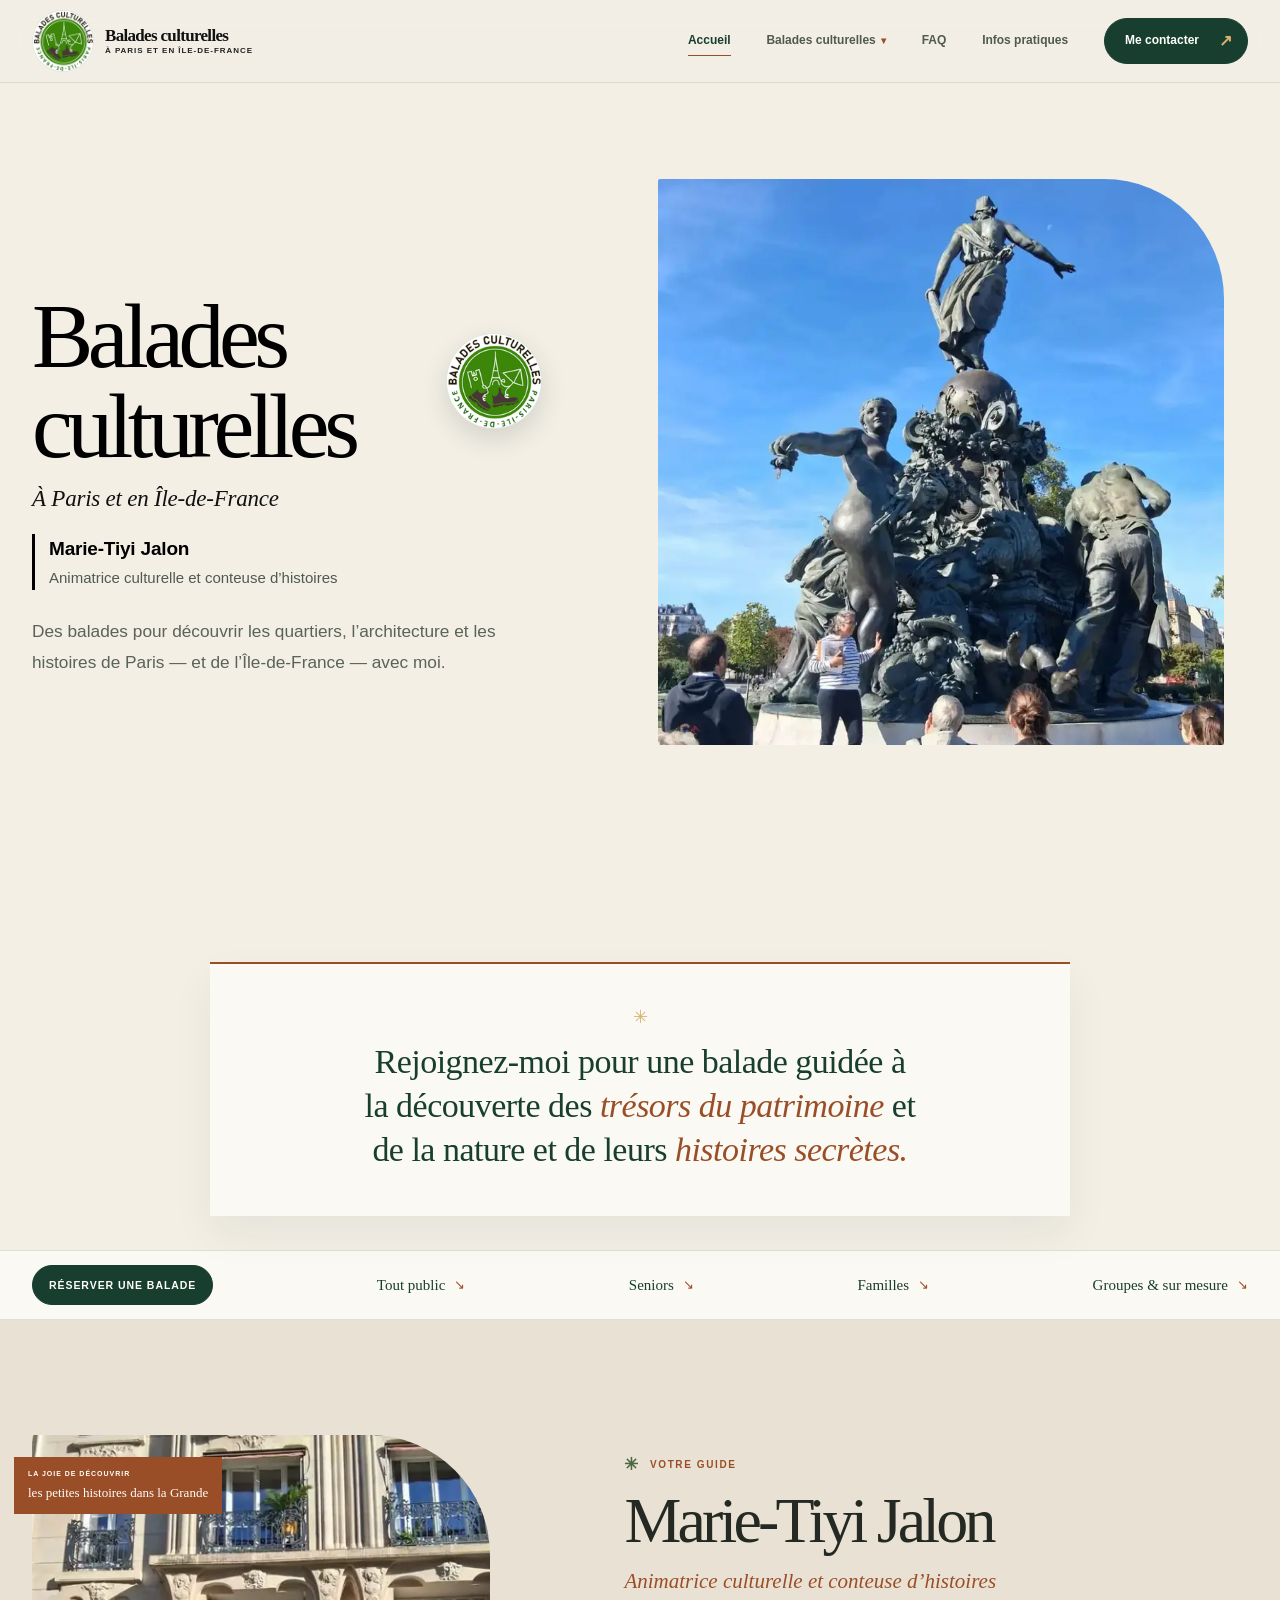
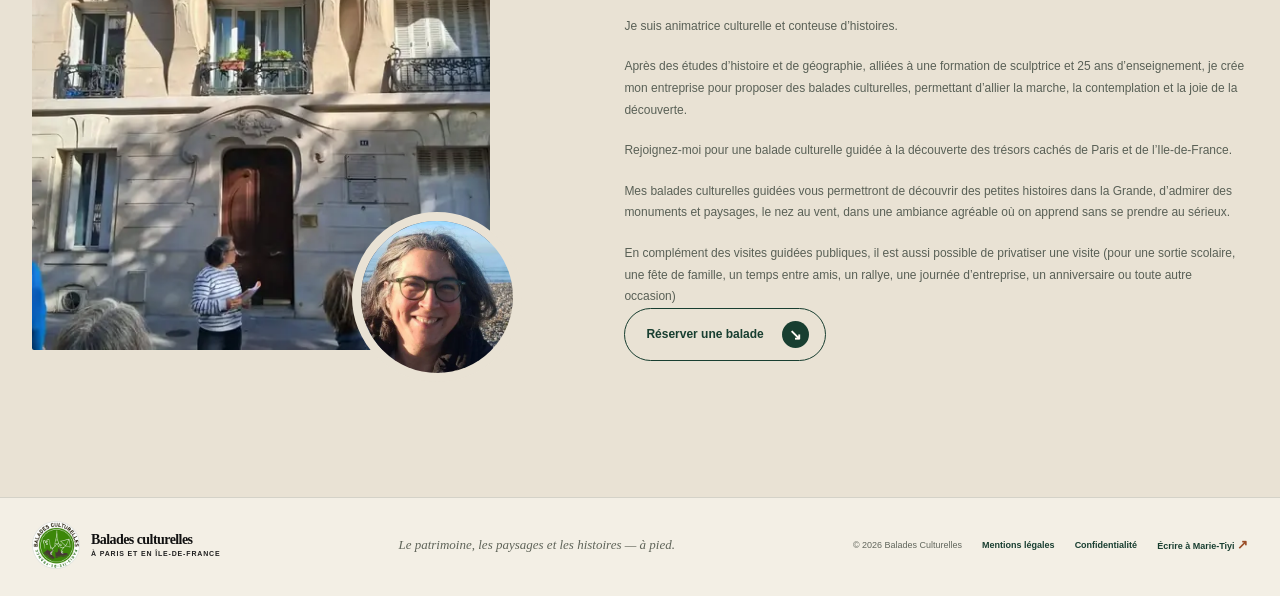
==== commit c66dd728: "Synchronisation depuis le dépôt privé 6a7aa8b" ====
--- a/index.html
+++ b/index.html
@@ -23,15 +23,15 @@
     <meta name="twitter:image:alt" content="Balades Culturelles — une rue de Paris bordée de façades anciennes, avec le titre du site.">
     <title>Balades Culturelles — Balades à Paris et en Île-de-France</title>
     <link rel="icon" href="assets/responsive/logo-96.png" sizes="96x96" type="image/png">
-    <link rel="apple-touch-icon" href="assets/responsive/logo-96.png">
+    <link rel="apple-touch-icon" href="assets/responsive/logo-180.png">
     <!-- Le formulaire envoie sa demande à Google Apps Script : ouvrir la connexion
          dès le chargement évite une résolution DNS et une poignée de main TLS
          au moment du clic sur « Envoyer ». Sans effet en aperçu local. -->
     <link rel="preconnect" href="https://script.google.com" crossorigin>
     <link rel="dns-prefetch" href="https://script.googleusercontent.com">
     <link rel="preload" as="image" imagesrcset="assets/responsive/hero-guide-480.webp 480w, assets/responsive/hero-guide-800.webp 800w, assets/responsive/hero-guide-1080.webp 1080w" imagesizes="(max-width: 760px) 94vw, (max-width: 980px) 52vw, 620px" type="image/webp">
-    <link rel="stylesheet" href="styles.css?v=ameliorations-20261021-32">
-    <script src="script.js?v=ameliorations-20261021-32" defer></script>
+    <link rel="stylesheet" href="styles.css?v=liens-google-20261021-42">
+    <script src="script.js?v=liens-google-20261021-42" defer></script>
     <noscript><style>
       .legal-dialog { position: static; display: block; width: auto; max-width: none; max-height: none; border: 0; border-radius: 0; box-shadow: none; }
       .legal-dialog-frame { max-height: none; }
@@ -64,6 +64,7 @@
               <a href="balades.html#groupes">Groupes &amp; sur mesure</a>
             </div>
           </div>
+          <a href="faq.html">FAQ</a>
           <a href="infos-pratiques.html">Infos pratiques</a>
           <a class="nav-cta" href="contact.html">Me contacter <span aria-hidden="true">↗</span></a>
         </nav>
@@ -73,22 +74,24 @@
     <main id="main">
       <section class="hero section-shell" id="top" aria-labelledby="hero-title">
         <div class="hero-copy">
-          <h1 id="hero-title" class="hero-brand-heading">Balades culturelles</h1>
+          <div class="hero-brand">
+            <h1 id="hero-title" class="hero-brand-heading">Balades culturelles</h1>
+            <span class="hero-brand-logo" aria-hidden="true"><img src="assets/responsive/logo-128.png" width="128" height="128" alt="" decoding="async"></span>
+          </div>
           <p class="hero-location">À Paris et en Île-de-France</p>
           <div class="hero-guide-badge">
             <strong class="hero-guide-name">Marie-Tiyi Jalon</strong>
             <span class="hero-guide-tagline">Animatrice culturelle et conteuse d’histoires</span>
           </div>
-          <p class="hero-lead">Des balades pour découvrir les quartiers, l’architecture et les histoires de Paris — et de l’Île-de-France — avec Marie-Tiyi Jalon.</p>
-        </div>
-
-        <div class="hero-visual">
-          <div class="hero-image-frame">
-            <picture class="hero-picture"><source type="image/webp" sizes="(max-width: 760px) 94vw, (max-width: 980px) 52vw, 620px" srcset="assets/responsive/hero-guide-480.webp 480w, assets/responsive/hero-guide-800.webp 800w, assets/responsive/hero-guide-1080.webp 1080w"><img src="assets/hero-guide.jpg" width="1080" height="1080" decoding="async" fetchpriority="high" alt="Marie-Tiyi Jalon, guide, présente un monument parisien à un groupe de promeneurs."></picture>
-          </div>
-          <div class="hero-seal"><img src="assets/responsive/logo-128.png" width="128" height="128" alt="Logo Balades Culturelles, Paris – Île-de-France" decoding="async"></div>
-        </div>
-      </section>
+          <p class="hero-lead">Des balades pour découvrir les quartiers, l’architecture et les histoires de Paris — et de l’Île-de-France — avec moi.</p>
+        </div>
+
+          <div class="hero-visual">
+            <div class="hero-image-frame">
+              <picture class="hero-picture"><source type="image/webp" sizes="(max-width: 760px) 94vw, (max-width: 980px) 52vw, 620px" srcset="assets/responsive/hero-guide-480.webp 480w, assets/responsive/hero-guide-800.webp 800w, assets/responsive/hero-guide-1080.webp 1080w"><img src="assets/hero-guide.jpg" width="1080" height="1080" decoding="async" fetchpriority="high" alt="Marie-Tiyi Jalon, guide, présente un monument parisien à un groupe de promeneurs."></picture>
+            </div>
+          </div>
+        </section>
 
 
       <div class="editorial-strip" aria-label="Repères des balades culturelles">
@@ -107,7 +110,6 @@
           <div class="home-invite-card">
             <span class="home-invite-mark" aria-hidden="true">✳</span>
             <p class="home-invite-text">Rejoignez-moi pour une balade guidée à la découverte des <em>trésors du patrimoine</em> et de la nature et de leurs <em>histoires secrètes.</em></p>
-            <a class="home-invite-link" href="balades.html#programme">Voir les prochaines dates <span aria-hidden="true">↘</span></a>
           </div>
         </div>
       </section>
@@ -222,42 +224,40 @@
             </button>
           </header>
           <div class="booking-dialog-body">
-            <form class="contact-form" id="contact-form" aria-labelledby="booking-form-title">
-              <div class="form-heading">
-                <span>Votre demande</span>
-                <span class="form-required-note"><b aria-hidden="true">*</b> Obligatoire</span>
-              </div>
-              <ol class="booking-steps" aria-label="Étapes du formulaire">
-                <li><span>01</span><b>Votre balade</b></li>
-                <li><span>02</span><b>La visite</b></li>
-                <li><span>03</span><b>Vos coordonnées</b></li>
-              </ol>
+            <form class="contact-form" id="contact-form" aria-labelledby="booking-dialog-title">
+              <p class="form-required-note"><b aria-hidden="true">*</b> Champs obligatoires</p>
 
               <fieldset class="form-step form-step-project">
                 <legend><span class="form-step-number">01</span> Votre balade</legend>
                 <label for="topic">Type de sortie
                   <select id="topic" name="topic">
-                    <option value="Je souhaite réserver une balade publique">Grand public · s’inscrire</option>
-                    <option value="Je souhaite réserver une place en balade seniors">Seniors · balade programmée</option>
-                    <option value="Je souhaite réserver une place en balade familles">Familles · balade programmée</option>
-                    <option value="Je souhaite organiser une visite pour un groupe de seniors">Seniors · visite sur demande</option>
-                    <option value="Je souhaite organiser une sortie pour une famille">Famille · visite sur demande</option>
-                    <option value="Je souhaite organiser une sortie scolaire">Écoles · sur demande</option>
-                    <option value="Je souhaite organiser une sortie privée ou de groupe">Groupe privé · sur demande</option>
-                    <option value="J’ai une autre question">Une autre question</option>
+                    <optgroup label="Balade programmée">
+                      <option value="Je souhaite réserver une balade publique">Grand public</option>
+                      <option value="Je souhaite réserver une place en balade seniors">Seniors</option>
+                      <option value="Je souhaite réserver une place en balade familles">Familles</option>
+                    </optgroup>
+                    <optgroup label="Sur demande">
+                      <option value="Je souhaite organiser une visite pour un groupe de seniors">Groupe de seniors</option>
+                      <option value="Je souhaite organiser une sortie pour une famille">Famille</option>
+                      <option value="Je souhaite organiser une sortie scolaire">École</option>
+                      <option value="Je souhaite organiser une sortie privée ou de groupe">Groupe privé</option>
+                    </optgroup>
+                    <optgroup label="Autre">
+                      <option value="J’ai une autre question">Une question</option>
+                    </optgroup>
                   </select>
                 </label>
               </fieldset>
 
               <fieldset class="form-step form-step-visit">
-                <legend><span class="form-step-number">02</span> Votre visite et votre groupe</legend>
+                <legend><span class="form-step-number">02</span> Votre visite</legend>
                 <div class="form-row form-row-booking">
                   <label for="session" id="public-session-field"><span class="field-name">Balade et date <b aria-hidden="true">*</b></span><select id="session" name="session" required disabled><option value="">Chargement des dates…</option></select></label>
                 </div>
                 <input id="participants" name="participants" type="hidden" value="0" disabled>
                 <fieldset class="age-groups" id="age-groups">
                   <legend>Nombre de personnes par tarif</legend>
-                  <p class="age-groups-intro">Indiquez uniquement les quantités : aucun nom ni âge exact n’est demandé.</p>
+                  <p class="age-groups-intro">Indiquez seulement les quantités : aucun nom d’enfant n’est demandé.</p>
                   <div class="age-group-grid">
                     <label for="age-standard"><span>Plein tarif</span><small>26 ans et plus · 15&nbsp;€</small><input id="age-standard" name="age_standard" type="number" min="0" max="25" step="1" inputmode="numeric" value="0" data-age-group="standard"></label>
                     <label for="age-youth"><span>Jeunes de 15 à 25 ans</span><small>10&nbsp;€</small><input id="age-youth" name="age_youth" type="number" min="0" max="25" step="1" inputmode="numeric" value="0" data-age-group="youth"></label>
@@ -268,15 +268,15 @@
                     <p><span>Total de participants</span><output id="participants-total" for="age-standard age-youth age-child age-under-five">0</output></p>
                     <p><span>Montant estimé</span><output id="booking-estimate" for="age-standard age-youth age-child age-under-five">—</output></p>
                   </div>
-                  <p class="age-group-status" id="age-group-status" role="status" aria-live="polite">Le total inclut les enfants gratuits et reste limité aux places de la séance : 25 pour le tout public, 20 pour les seniors et les familles.</p>
+                  <p class="age-group-status" id="age-group-status" role="status" aria-live="polite">Les moins de 5 ans sont comptés dans le total.</p>
                 </fieldset>
                 <div class="form-row form-row-booking custom-booking-fields" id="custom-booking-fields" hidden>
                   <label for="date">Date souhaitée <span class="optional">(facultatif)</span><input id="date" name="date" type="date"></label>
                   <label for="slot">Créneau souhaité <span class="optional">(facultatif)</span><select id="slot" name="slot"><option>À convenir</option><option>10 h 30–12 h</option></select></label>
-                  <label for="custom-participants">Nombre de personnes estimé <span class="optional">(facultatif)</span><input id="custom-participants" name="custom_participants" type="number" min="1" max="100" step="1" placeholder="Ex. 12" aria-describedby="custom-capacity-note"></label>
+                  <label for="custom-participants">Nombre de personnes estimé <span class="optional">(facultatif)</span><input id="custom-participants" name="custom_participants" type="number" min="1" max="100" step="1" inputmode="numeric" placeholder="Ex. 12" aria-describedby="custom-capacity-note"></label>
                 </div>
-                <p class="booking-capacity-note custom-capacity-note" id="custom-capacity-note" role="status" aria-live="polite">Indiquez le nombre de personnes&nbsp;: 20 personnes maximum pour un groupe de seniors ou une famille.</p>
-                <p class="booking-capacity-note" id="session-status" role="status" aria-live="polite">Sélectionnez une balade et une date pour consulter les places disponibles.</p>
+                <p class="booking-capacity-note custom-capacity-note" id="custom-capacity-note" role="status" aria-live="polite">20 personnes maximum.</p>
+                <p class="booking-capacity-note" id="session-status" role="status" aria-live="polite">Choisissez une balade et une date pour voir les places.</p>
               </fieldset>
 
               <fieldset class="form-step form-step-contact">
@@ -295,10 +295,6 @@
               </fieldset>
 
               <p class="booking-recap" id="booking-recap" role="status" aria-live="polite" hidden></p>
-              <div class="form-bottom">
-                <button class="button button-submit" type="submit" id="submit-booking">Réserver ma place <span class="button-arrow" aria-hidden="true">↗</span></button>
-                <p class="form-hint">Pour une balade programmée (tout public, seniors, familles), la confirmation et sa référence s’affichent ici si des places sont disponibles, et un e-mail de confirmation part aussitôt vers votre adresse. Pour une demande sur mesure (groupe de seniors, écoles, groupe privé), votre demande est envoyée directement à Marie-Tiyi et vous recevez un e-mail récapitulatif.</p>
-              </div>
               <p class="form-status" id="form-status" role="status" aria-live="polite"></p>
               <div class="booking-calendar" id="booking-calendar" hidden>
                 <p class="booking-calendar-label">Gardez la date</p>
@@ -307,7 +303,11 @@
                   Ajouter à mon agenda <span aria-hidden="true">↓</span>
                 </a>
               </div>
-              <p class="privacy-note">Vos informations servent à traiter cette demande. <a href="#legal-confidentialite" data-legal-open="confidentialite">Consulter la notice de confidentialité</a>.</p>
+              <p class="privacy-note">Vos informations servent uniquement à traiter cette demande. <a href="#legal-confidentialite" data-legal-open="confidentialite">Notice de confidentialité</a></p>
+              <div class="form-bottom">
+                <button class="button button-submit" type="submit" id="submit-booking">Réserver ma place <span class="button-arrow" aria-hidden="true">↗</span></button>
+                <p class="form-hint">Confirmation immédiate par e-mail s’il reste des places. Sinon, Marie-Tiyi vous répond personnellement.</p>
+              </div>
             </form>
           </div>
         </div>
@@ -327,35 +327,103 @@
             <nav class="legal-dialog-rail" aria-label="Sommaire des informations juridiques">
               <a class="legal-rail-link" href="#legal-mentions" data-legal-jump="mentions">Mentions légales</a>
               <a class="legal-rail-link" href="#legal-confidentialite" data-legal-jump="confidentialite">Confidentialité &amp; données personnelles</a>
-              <p class="legal-rail-status"><span>Version de travail</span>Identité, hébergement et durées de conservation restent à valider avant publication.</p>
+              <p class="legal-rail-status"><span>Version de travail</span>Forme juridique, adresse et SIRET restent à valider avant publication.</p>
             </nav>
             <div class="legal-dialog-content">
               <article class="legal-article" id="legal-mentions" data-legal-article="mentions">
+                
                 <h3>Mentions légales</h3>
                 <p class="legal-draft-notice"><strong>À confirmer avant publication :</strong> d’après les informations transmises, l’identité indiquée est « MADAME MARIE-TIYI JALON », SIREN 894 639 921, à Asnières-sur-Seine (92600). La forme juridique exacte, l’adresse complète, le SIRET de l’établissement et l’hébergeur restent à vérifier. Le site reste en mode non indexable tant que les mentions ne sont pas complètes.</p>
-                <h4>Éditeur du site</h4>
-                <p><strong>Nom commercial :</strong> Balades Culturelles<br><strong>Éditrice et directrice de la publication :</strong> Marie-Tiyi Jalon<br><strong>Identité juridique communiquée :</strong> MADAME MARIE-TIYI JALON<br><strong>SIREN communiqué :</strong> 894 639 921<br><strong>Commune communiquée :</strong> Asnières-sur-Seine (92600)<br><strong>Contact :</strong> <a href="mailto:balades.culturelles@gmail.com">balades.culturelles@gmail.com</a> · <a href="tel:+33601740449">06 01 74 04 49</a></p>
+                <details class="legal-section" open>
+                  <summary><span class="legal-section-title">Éditeur du site</span></summary>
+                  <div class="legal-section-body">
+                    <p><strong>Nom commercial :</strong> Balades Culturelles<br><strong>Éditrice et directrice de la publication :</strong> Marie-Tiyi Jalon<br><strong>Identité juridique communiquée :</strong> MADAME MARIE-TIYI JALON<br><strong>SIREN communiqué :</strong> 894 639 921<br><strong>Commune communiquée :</strong> Asnières-sur-Seine (92600)<br><strong>Contact :</strong> <a href="mailto:balades.culturelles@gmail.com">balades.culturelles@gmail.com</a> · <a href="tel:+33601740449">06 01 74 04 49</a></p>
                 <p><strong>À confirmer :</strong> forme juridique exacte, adresse professionnelle complète à publier, SIRET de l’établissement et, si applicable, mentions d’immatriculation au RCS ou au répertoire des métiers.</p>
-                <h4>Hébergement</h4>
-                <p>Le nom légal, l’adresse et les coordonnées de l’hébergeur devront être renseignés une fois l’hébergement de production et le domaine choisis. La prévisualisation locale n’est pas l’hébergement public du site.</p>
-                <h4>Propriété intellectuelle</h4>
-                <p>Les contenus et visuels du site ne peuvent être réutilisés sans autorisation. Les illustrations générées sont des visuels d’ambiance et ne constituent pas des photographies documentaires des lieux.</p>
+                  </div>
+                </details>
+                <details class="legal-section">
+                  <summary><span class="legal-section-title">Hébergement</span></summary>
+                  <div class="legal-section-body">
+                    <p>Le site public est actuellement hébergé par <strong>GitHub, Inc.</strong> (service GitHub Pages), 88 Colin P. Kelly Jr. Street, San Francisco, CA 94107, États-Unis. Cette mention devra être confirmée ou remplacée si l’hébergement ou le nom de domaine change.</p>
+                  </div>
+                </details>
+                <details class="legal-section">
+                  <summary><span class="legal-section-title">Propriété intellectuelle</span></summary>
+                  <div class="legal-section-body">
+                    <p>Les contenus et visuels du site ne peuvent être réutilisés sans autorisation. Les illustrations générées sont des visuels d’ambiance et ne constituent pas des photographies documentaires des lieux.</p>
+                  </div>
+                </details>
               </article>
-              <article class="legal-article" id="legal-confidentialite" data-legal-article="confidentialite">
+                            <article class="legal-article" id="legal-confidentialite" data-legal-article="confidentialite">
+                
                 <h3>Confidentialité &amp; données personnelles</h3>
-                <p class="legal-draft-notice"><strong>Notice préparatoire RGPD :</strong> l’identité et le SIREN indiqués proviennent des informations transmises par l’éditrice. La forme juridique, l’adresse complète, l’hébergement et les durées de conservation doivent encore être confirmés avant mise en ligne. Cette notice ne remplace pas une validation juridique.</p>
-                <h4>Responsable et contact</h4>
-                <p>Le responsable du traitement est Marie-Tiyi Jalon, pour Balades Culturelles (identité juridique communiquée : MADAME MARIE-TIYI JALON, SIREN 894 639 921). Pour toute question ou demande relative à vos données : <a href="mailto:balades.culturelles@gmail.com">balades.culturelles@gmail.com</a> ou <a href="tel:+33601740449">06 01 74 04 49</a>. La forme juridique exacte et l’adresse professionnelle complète restent à préciser dans les mentions légales.</p>
-                <h4>Données et finalités</h4>
-                <p>Le site recueille le prénom, le nom, l’adresse e-mail et le numéro de téléphone (ces quatre champs sont obligatoires pour une réservation), la balade et la date choisies, le nombre de personnes par tranche tarifaire, ainsi que les précisions que vous ajoutez. Ces informations servent à répondre aux demandes, gérer les réservations, vous transmettre le lieu de rendez-vous ou vous prévenir d’un changement, et vérifier le nombre de places. Les coordonnées des personnes ayant réservé sont également conservées dans un carnet d’adresses privé (Google Sheets), accessible à la seule éditrice, afin d’éviter les doublons et de préparer les visites. Aucun nom ni âge exact des enfants n’est demandé. Aucun paiement en ligne ni prospection commerciale automatisée n’est effectué par le site.</p>
-                <h4>Base légale et destinataires</h4>
-                <p>Le traitement d’une réservation ou d’un devis demandé repose sur les mesures précontractuelles et, le cas échéant, l’exécution du contrat (article 6, paragraphe 1, point b du RGPD). Les données sont accessibles à Marie-Tiyi Jalon et aux prestataires techniques strictement nécessaires. Si la version Google est déployée, Google Apps Script et Google Sheets interviendront selon les paramètres du compte propriétaire; l’hébergement, les éventuels transferts et les garanties contractuelles devront être vérifiés avant publication. Aucune prospection commerciale automatisée n’est effectuée.</p>
-                <h4>Conservation</h4>
-                <p>Les durées exactes doivent être fixées avant publication : demandes sans réservation, réservations et éventuels justificatifs comptables doivent être distingués. Les données ne doivent pas être conservées plus longtemps que nécessaire, sous réserve des obligations légales applicables.</p>
-                <h4>Vos droits</h4>
-                <p>Vous pouvez demander l’accès à vos données, leur rectification ou leur effacement, la limitation du traitement et, lorsque les conditions légales sont réunies, leur portabilité ou vous opposer au traitement. Vous pouvez également adresser une réclamation à la <a href="https://www.cnil.fr" target="_blank" rel="noopener noreferrer">CNIL</a>. Les champs indispensables à une réservation sont nécessaires pour la traiter.</p>
-                <h4>Cookies et décisions automatisées</h4>
-                <p>Aucun outil de publicité ou de mesure d’audience n’est intégré au site à ce jour. Ce point devra être revérifié après le choix de l’hébergement. Le système vérifie automatiquement les places disponibles, mais ne réalise ni profilage ni décision automatisée concernant les personnes.</p>
+                <p class="legal-draft-notice"><strong>Notice à valider avant publication :</strong> les finalités, destinataires et durées ci-dessous décrivent le fonctionnement actuel du site. Restent à confirmer&nbsp;: la forme juridique exacte, l’adresse professionnelle complète, l’identité de l’hébergeur définitif et les durées de conservation définitives. Cette notice ne remplace pas une validation juridique.</p>
+                <details class="legal-section" open>
+                  <summary><span class="legal-section-title">Responsable du traitement</span></summary>
+                  <div class="legal-section-body">
+                    <p>Le responsable du traitement est <strong>Marie-Tiyi Jalon</strong>, pour Balades Culturelles (identité juridique communiquée&nbsp;: MADAME MARIE-TIYI JALON, SIREN 894 639 921, Asnières-sur-Seine). Pour toute question ou demande relative à vos données&nbsp;: <a href="mailto:balades.culturelles@gmail.com">balades.culturelles@gmail.com</a> ou <a href="tel:+33601740449">06&nbsp;01&nbsp;74&nbsp;04&nbsp;49</a>. Aucun délégué à la protection des données n’a été désigné&nbsp;: les demandes sont traitées directement par l’éditrice.</p>
+                  </div>
+                </details>
+                <details class="legal-section">
+                  <summary><span class="legal-section-title">Données collectées</span></summary>
+                  <div class="legal-section-body">
+                    <p>Lors d’une réservation ou d’une demande, le site recueille le prénom, le nom, l’adresse e-mail et le numéro de téléphone (ces quatre champs sont obligatoires pour une réservation), la balade et la date choisies, le nombre de personnes par tranche tarifaire, ainsi que les précisions que vous ajoutez librement. La date et l’heure de la demande sont enregistrées. Aucun nom, âge exact, donnée de santé ou information sensible concernant les enfants n’est demandé. Aucune donnée bancaire n’est collectée ni conservée&nbsp;: aucun paiement n’est traité en ligne par le site. Les données techniques de connexion (adresse IP, horodatage, type de navigateur) sont traitées par l’hébergeur et par les services Google décrits ci-dessous, pour la seule fourniture du service et sa sécurité.</p>
+                  </div>
+                </details>
+                <details class="legal-section">
+                  <summary><span class="legal-section-title">Finalités et bases légales</span></summary>
+                  <div class="legal-section-body">
+                    <p>Les données servent à répondre à vos demandes, gérer les réservations et vérifier le nombre de places disponibles, vous transmettre le lieu de rendez-vous, vous prévenir d’un changement ou d’une annulation, et tenir la comptabilité. Ces traitements reposent sur les mesures précontractuelles et l’exécution du contrat (article 6, paragraphe 1, point b du RGPD) et, pour la tenue des justificatifs comptables, sur l’obligation légale (point c). La sécurité du site et la prévention des envois frauduleux reposent sur l’intérêt légitime (point f). Aucune prospection commerciale n’est effectuée, aucune donnée n’est vendue et aucun profilage ni décision automatisée n’est réalisé&nbsp;: la vérification des places disponibles est un simple calcul de capacité.</p>
+                  </div>
+                </details>
+                <details class="legal-section">
+                  <summary><span class="legal-section-title">Destinataires</span></summary>
+                  <div class="legal-section-body">
+                    <p>Les données sont accessibles à Marie-Tiyi Jalon et aux prestataires techniques strictement nécessaires&nbsp;: <strong>Google Ireland Limited / Google LLC</strong> pour Google Apps Script, Google Sheets, Google Drive, Google Agenda et Gmail (enregistrement des réservations, envoi des e-mails de confirmation, carnet d’adresses privé réservé à l’éditrice), et <strong>GitHub, Inc.</strong> pour l’hébergement du site public (GitHub Pages). Aucun autre destinataire ne reçoit vos données.</p>
+                  </div>
+                </details>
+                <details class="legal-section">
+                  <summary><span class="legal-section-title">Transferts hors Union européenne</span></summary>
+                  <div class="legal-section-body">
+                    <p>Google et GitHub étant établis aux États-Unis, vos données peuvent y être transférées ou y transiter. Ces transferts s’appuient sur le cadre de protection des données UE–États-Unis (<em>EU-US Data Privacy Framework</em>) et, à défaut, sur les clauses contractuelles types de la Commission européenne. Les paramètres de localisation des données du compte Google utilisé et les garanties contractuelles de l’hébergeur définitif devront être vérifiés et documentés avant publication.</p>
+                  </div>
+                </details>
+                <details class="legal-section">
+                  <summary><span class="legal-section-title">Durées de conservation</span></summary>
+                  <div class="legal-section-body">
+                    <p>Les demandes qui n’aboutissent pas à une réservation sont conservées trois ans à compter du dernier contact. Les réservations (nom, coordonnées, balade, date) sont conservées trois ans après la date de la balade, afin de gérer les réclamations et de justifier la prestation. Les pièces comptables sont conservées dix ans conformément à l’obligation légale. Le carnet d’adresses privé suit la même durée que la réservation correspondante. Au-delà de ces durées, les données sont supprimées.</p>
+                  </div>
+                </details>
+                <details class="legal-section">
+                  <summary><span class="legal-section-title">Cookies et traceurs</span></summary>
+                  <div class="legal-section-body">
+                    <p><strong>Le site n’utilise aucun cookie.</strong> Aucun outil de mesure d’audience, aucun pixel publicitaire et aucun contenu tiers embarqué (vidéo, carte, réseau social) n’y est intégré&nbsp;: les liens vers Instagram et Facebook sont de simples liens, et aucune donnée n’est transmise à ces réseaux avant un clic. Un espace de stockage de session du navigateur (<em>sessionStorage</em>) est utilisé uniquement pour éviter qu’une même réservation soit envoyée deux fois&nbsp;: il ne contient aucune donnée de suivi, il est effacé à la fermeture de l’onglet et il ne constitue pas un traceur publicitaire. Aucun consentement préalable n’est donc requis et aucun bandeau cookies n’est affiché&nbsp;; si un outil de mesure d’audience ou un contenu tiers était ajouté, un dispositif de consentement serait mis en place.</p>
+                  </div>
+                </details>
+                <details class="legal-section">
+                  <summary><span class="legal-section-title">Vos droits</span></summary>
+                  <div class="legal-section-body">
+                    <p>Vous pouvez demander l’accès à vos données, leur rectification ou leur effacement, la limitation du traitement, vous opposer au traitement et, lorsque les conditions légales sont réunies, obtenir leur portabilité. Vous pouvez également définir des directives relatives au sort de vos données après votre décès. Ces droits s’exercent par e-mail à <a href="mailto:balades.culturelles@gmail.com">balades.culturelles@gmail.com</a> ou par téléphone au <a href="tel:+33601740449">06&nbsp;01&nbsp;74&nbsp;04&nbsp;49</a>&nbsp;; une réponse vous sera apportée dans un délai d’un mois. Les champs indispensables à une réservation sont nécessaires pour la traiter&nbsp;: sans eux, la réservation ne peut pas être enregistrée. Si vous estimez, après nous avoir contactés, que vos droits ne sont pas respectés, vous pouvez adresser une réclamation à la <a href="https://www.cnil.fr" target="_blank" rel="noopener noreferrer">CNIL</a> (3 place de Fontenoy, TSA 80715, 75334 Paris Cedex 07).</p>
+                  </div>
+                </details>
+                <details class="legal-section">
+                  <summary><span class="legal-section-title">Sécurité</span></summary>
+                  <div class="legal-section-body">
+                    <p>Le site public est servi en HTTPS. L’accès aux réservations est limité à l’éditrice et protégé par les mécanismes d’authentification du compte Google qui les héberge&nbsp;; la validation en deux étapes de ce compte est indispensable. Aucun paiement n’étant traité en ligne, aucune donnée bancaire ne circule sur le site. Les échanges par e-mail n’étant jamais totalement sécurisés, il est recommandé de ne pas transmettre de données sensibles par ce canal.</p>
+                  </div>
+                </details>
+                <details class="legal-section">
+                  <summary><span class="legal-section-title">Mineurs</span></summary>
+                  <div class="legal-section-body">
+                    <p>Les réservations concernant des enfants sont effectuées par un adulte responsable, qui fournit ses propres coordonnées. Seul le nombre de participants par tranche d’âge est enregistré&nbsp;: aucune donnée propre à un enfant n’est collectée.</p>
+                  </div>
+                </details>
+                <details class="legal-section">
+                  <summary><span class="legal-section-title">Évolution de cette notice</span></summary>
+                  <div class="legal-section-body">
+                    <p>Cette notice peut être mise à jour pour tenir compte d’un changement de prestataire, d’hébergement ou de réglementation. La version en ligne au moment de votre réservation est celle qui s’applique.</p>
+                  </div>
+                </details>
               </article>
             </div>
           </div>
--- a/styles.css
+++ b/styles.css
@@ -157,8 +157,14 @@
   z-index: 60;
 }
 .nav-item-dropdown:hover .nav-subnav,
-.nav-item-dropdown:focus-within .nav-subnav {
+.nav-item-dropdown:focus-within .nav-subnav,
+/* Tactile sans survol (tablette, téléphone en paysage > 760 px) : script.js
+   ouvre le sous-menu au premier tap, la navigation part au second. */
+.nav-item-dropdown.is-subopen .nav-subnav {
   display: flex;
+}
+.nav-item-dropdown.is-subopen .nav-caret {
+  transform: rotate(180deg);
 }
 .nav-subnav a {
   display: flex;
@@ -202,6 +208,34 @@
   letter-spacing: -.05em;
   line-height: .98;
   color: #000000;
+  flex: 1;
+  min-width: 0;
+}
+.hero-brand {
+  display: flex;
+  align-items: center;
+  gap: 20px;
+  margin: 0 0 10px;
+  flex-wrap: nowrap;
+}
+.hero-brand-logo {
+  width: 108px;
+  height: 108px;
+  flex: 0 0 auto;
+  overflow: hidden;
+  display: inline-flex;
+  align-items: center;
+  justify-content: center;
+  border: 1px solid rgba(24,62,48,.12);
+  border-radius: 50%;
+  background: var(--white);
+  box-shadow: 0 10px 26px rgba(24,42,32,.14);
+}
+.hero-brand-logo img {
+  width: 100%;
+  height: 100%;
+  object-fit: contain;
+  border-radius: 50%;
 }
 .hero-location {
   margin: 0 0 16px;
@@ -259,9 +293,6 @@
 .hero-image-frame { position: relative; overflow: hidden; aspect-ratio: 1; border-radius: 2px 120px 2px 2px; background: var(--paper-deep); }
 .hero-image-frame img { width: 100%; height: 100%; object-fit: cover; object-position: center; transition: transform .8s cubic-bezier(.2,.65,.25,1); }
 .hero-visual:hover .hero-image-frame img { transform: scale(1.035); }
-.hero-seal { position: absolute; z-index: 2; top: 7%; right: -3px; width: 124px; height: 124px; padding: 7px; border: 1px solid rgba(24,62,48,.22); border-radius: 50%; background: var(--white); box-shadow: 0 16px 38px rgba(24,42,32,.2); }
-.hero-seal img { width: 100%; height: 100%; object-fit: contain; border-radius: 50%; }
-
 .editorial-strip { color: var(--white); background: var(--forest); }
 .editorial-strip-inner { display: grid; grid-template-columns: 1fr 34px 1.4fr 34px 1fr; min-height: 91px; align-items: center; gap: 20px; }
 .strip-fact { display: flex; align-items: baseline; gap: 12px; }
@@ -376,8 +407,12 @@
 .audience-body { display: flex; flex: 1; flex-direction: column; }
 .inspiration-label { margin: 0 0 14px; color: var(--gold); font-size: 9px; font-weight: 750; letter-spacing: .15em; text-transform: uppercase; }
 .inspiration-label::before { display: inline-block; width: 20px; height: 1px; margin: 0 8px 3px 0; background: var(--gold); content: ''; }
-.inspiration-head { display: flex; align-items: center; justify-content: space-between; gap: 16px; margin: 0 0 14px; }
-.inspiration-nav { display: flex; gap: 8px; }
+/* flex-wrap + min-width:0 : avec des flèches tactiles de 44 px, le libellé et
+   les flèches ne tiennent plus sur une ligne à 320 px (débordement de 6 px
+   selon la police de l'appareil) — les flèches passent alors à la ligne. */
+.inspiration-head { display: flex; flex-wrap: wrap; align-items: center; justify-content: space-between; gap: 16px; margin: 0 0 14px; }
+.inspiration-head .inspiration-label { min-width: 0; }
+.inspiration-nav { display: flex; flex: 0 0 auto; gap: 8px; margin-left: auto; }
 .inspiration-nav-button { display: grid; width: 38px; height: 38px; place-items: center; border: 1px solid rgba(255,253,248,.32); border-radius: 50%; color: var(--white); background: transparent; font-size: 15px; line-height: 1; transition: background .2s ease, border-color .2s ease, opacity .2s ease; }
 .inspiration-nav-button:hover:not(:disabled) { border-color: var(--gold); color: var(--gold); }
 .inspiration-nav-button:disabled { opacity: .28; cursor: default; }
@@ -695,7 +730,8 @@
 .practical-grid { display: grid; grid-template-columns: repeat(3, minmax(0, 1fr)); gap: 14px; }
 .practical-card { min-height: 250px; padding: 23px 23px 21px; border: 1px solid rgba(36,42,35,.13); border-top: 2px solid var(--moss); background: var(--paper-soft); }
 .practical-index { color: var(--clay); font-size: 8px; font-weight: 750; letter-spacing: .14em; }
-.practical-card h3 { margin: 17px 0 10px; font-family: var(--serif); font-size: 24px; font-weight: 500; letter-spacing: -.03em; line-height: 1.15; }
+/* h2 (et non h3) : les cartes suivent directement le h1 de la page Infos. */
+.practical-card h2, .practical-card h3 { margin: 17px 0 10px; font-family: var(--serif); font-size: 24px; font-weight: 500; letter-spacing: -.03em; line-height: 1.15; }
 .practical-card > p { margin: 0; color: var(--muted); font-size: 11px; line-height: 1.7; }
 .price-list { margin: 8px 0 0; padding: 0; list-style: none; }
 
@@ -713,7 +749,7 @@
 .practical-card > a span { color: var(--clay); font-size: 14px; }
 /* La page « Infos pratiques » n'a qu'un titre : les cartes suivent directement. */
 .practical-compact { padding-top: clamp(6px, 1.2vw, 16px); }
-.practical-methods { display: grid; grid-template-columns: repeat(3, minmax(0, 1fr)); gap: 14px; margin-top: 24px; padding-top: 22px; border-top: 1px solid rgba(36,42,35,.14); }
+.practical-methods { display: grid; grid-template-columns: repeat(auto-fit, minmax(200px, 1fr)); gap: 14px; margin-top: 24px; padding-top: 22px; border-top: 1px solid rgba(36,42,35,.14); }
 .practical-methods > div { padding-left: 13px; border-left: 2px solid var(--clay); }
 .practical-methods strong { display: block; color: var(--forest); font-family: var(--serif); font-size: 15px; font-weight: 600; }
 .practical-methods p { margin: 5px 0 0; color: var(--muted); font-size: 10.5px; line-height: 1.6; }
@@ -767,7 +803,8 @@
 .contact-person-seal img { width: 100%; height: 100%; object-fit: contain; border-radius: 50%; }
 .contact-kicker { padding-right: 90px; color: rgba(255,253,248,.62); font-size: 9px; font-weight: 750; letter-spacing: .14em; text-transform: uppercase; }
 .contact-person strong { margin-bottom: 5px; padding-right: 90px; color: var(--white); font-family: var(--serif); font-size: 25px; font-weight: 500; }
-.contact-person > a { display: inline-flex; align-items: center; gap: 8px; color: var(--sage); font-size: 16px; font-weight: 650; }
+/* overflow-wrap : l'adresse e-mail (31 caractères) débordait de 7 px à 320 px. */
+.contact-person > a { display: inline-flex; max-width: 100%; align-items: center; gap: 8px; color: var(--sage); font-size: 16px; font-weight: 650; overflow-wrap: anywhere; }
 .contact-person > a:hover { color: var(--gold); }
 .contact-person > a span { color: var(--gold); font-size: 16px; }
 .social-links { display: flex; width: 100%; flex-direction: column; align-items: flex-start; gap: 8px; margin-top: 12px; padding-top: 12px; border-top: 1px solid rgba(255,253,248,.14); }
@@ -856,9 +893,13 @@
 @media (max-width: 760px) {
   html { scroll-padding-top: 78px; }
   .section-shell { width: min(var(--shell), calc(100% - 40px)); }
-  .header-inner { min-height: 72px; }
+  /* gap réduit + bouton non compressible : à 320 px, selon la police système
+     de l'appareil (serif Android/iOS), la marque écrasait le bouton menu
+     de 44 à ~32 px en flex. */
+  .header-inner { min-height: 72px; gap: 14px; }
+  .brand { min-width: 0; }
   .brand-logo { width: 54px; height: 54px; }
-  .menu-toggle { display: flex; width: 43px; height: 43px; flex-direction: column; align-items: center; justify-content: center; gap: 6px; border: 1px solid rgba(24,62,48,.3); border-radius: 50%; color: var(--forest); background: transparent; cursor: pointer; }
+  .menu-toggle { display: flex; width: 43px; height: 43px; flex: 0 0 auto; flex-direction: column; align-items: center; justify-content: center; gap: 6px; border: 1px solid rgba(24,62,48,.3); border-radius: 50%; color: var(--forest); background: transparent; cursor: pointer; }
   .menu-toggle span { display: block; width: 15px; height: 1.5px; background: currentColor; transition: transform .2s ease; }
   .menu-toggle[aria-expanded="true"] span:first-child { transform: translateY(3.75px) rotate(45deg); }
   .menu-toggle[aria-expanded="true"] span:last-child { transform: translateY(-3.75px) rotate(-45deg); }
@@ -919,7 +960,6 @@
   .hero-lead { max-width: 590px; }
   .hero-visual { width: min(590px, calc(100% - 12px)); justify-self: center; padding: 0 13px 42px 0; }
   .hero-image-frame { aspect-ratio: 1.1; border-top-right-radius: 100px; }
-  .hero-seal { right: -1px; }
   .editorial-strip-inner { grid-template-columns: 1fr 20px 1.2fr 20px 1fr; min-height: 82px; gap: 7px; }
   .strip-fact { flex-direction: column; align-items: flex-start; gap: 0; }
   .strip-fact strong { font-size: 17px; }
@@ -968,7 +1008,6 @@
   .hero-visual { width: calc(100% - 5px); padding: 0 6px 50px 0; }
   .hero-image-frame { aspect-ratio: .95; border-top-right-radius: 75px; }
   .hero-image-frame img { object-position: 52% center; }
-  .hero-seal { top: 6%; width: 92px; height: 92px; padding: 5px; }
 
 
   .editorial-strip-inner { grid-template-columns: 1fr 1px 1.12fr 1px 1fr; min-height: 79px; gap: 7px; }
@@ -1326,6 +1365,12 @@
   .form-hint { max-width: none; font-size: 10px; }
 }
 @media (max-width: 370px) {
+  /* Écrans très étroits (jusqu'à 280 px, ex. Galaxy Fold fermé) : marque
+     réduite pour que marque + bouton menu tiennent sans déborder. */
+  .header-inner { gap: 10px; }
+  .brand { gap: 8px; }
+  .brand-logo { width: 46px; height: 46px; }
+  .brand-lockup strong { font-size: 13.5px; }
   .booking-steps { grid-template-columns: 1fr; }
   .booking-steps li { flex-direction: row; align-items: center; gap: 8px; }
   .booking-steps li b { font-size: 10px; }
@@ -1375,8 +1420,18 @@
     display: inline-flex; align-items: center; min-height: 44px;
   }
   /* Les petits contrôles de carrousel et de dialogue restent faciles à toucher
-     sur Android, sans modifier leur apparence avec une souris. */
-  .inspiration-nav-button { width: 44px; height: 44px; }
+     sur Android, sans modifier leur apparence avec une souris.
+     Spécificité alignée sur `.program .inspiration-nav-button` (38 px) :
+     la règle simple perdait contre elle, flèches à 38 px au tactile. */
+  .inspiration-nav-button,
+  .program .inspiration-nav-button,
+  .category-section .inspiration-nav-button { width: 44px; height: 44px; }
+  /* Pastilles de dates des carrousels = entrée de réservation sur téléphone
+     (34,8 px mesurés) et pastilles du catalogue groupes (30,3 px > 760 px). */
+  .next-card-date-pill, .topic-list a { min-height: 44px; }
+  /* Navigation horizontale tactile (> 760 px : tablette, téléphone en
+     paysage) : les onglets faisaient 32,8 px de haut au doigt. */
+  .primary-navigation > a, .nav-dropdown-toggle, .nav-subnav a { min-height: 44px; }
   .editorial-jumps-inner > a, .legal-rail-link, .walk-dialog-date-btn { min-height: 44px; }
   .legal-rail-link { display: flex; align-items: center; }
   .legal-dialog-close { width: 44px; height: 44px; }
@@ -1392,6 +1447,38 @@
   }
   .site-header { padding-top: env(safe-area-inset-top, 0px); }
   .site-footer { padding-bottom: calc(27px + env(safe-area-inset-bottom, 0px)); }
+  /* Éléments plein écran ou fixes : éviter l'encoche (paysage) et l'indicateur
+     d'accueil iOS. N'a d'effet qu'avec viewport-fit=cover sur les appareils
+     concernés ; env() vaut 0 partout ailleurs (Android compris). */
+  .booking-notice { bottom: calc(24px + env(safe-area-inset-bottom, 0px)); }
+  @media (max-width: 760px) {
+    .booking-notice { bottom: calc(14px + env(safe-area-inset-bottom, 0px)); }
+    .legal-dialog-head {
+      padding-top: calc(20px + env(safe-area-inset-top, 0px));
+      padding-left: calc(20px + env(safe-area-inset-left, 0px));
+      padding-right: calc(66px + env(safe-area-inset-right, 0px));
+    }
+    .legal-dialog.booking-dialog .legal-dialog-head {
+      padding-top: calc(18px + env(safe-area-inset-top, 0px));
+      padding-left: calc(18px + env(safe-area-inset-left, 0px));
+      padding-right: calc(62px + env(safe-area-inset-right, 0px));
+    }
+    .legal-dialog-close {
+      top: calc(18px + env(safe-area-inset-top, 0px));
+      right: calc(18px + env(safe-area-inset-right, 0px));
+    }
+    .legal-dialog-content { padding-bottom: calc(30px + env(safe-area-inset-bottom, 0px)); }
+    .booking-dialog-body { padding-bottom: calc(26px + env(safe-area-inset-bottom, 0px)); }
+    .walk-dialog-foot { padding-bottom: calc(18px + env(safe-area-inset-bottom, 0px)); }
+  }
+}
+
+/* Téléphone en paysage (> 760 px de large, ~390 px de haut) : l'en-tête fixe
+   de 83 px occupait 21 % de l'écran. Version compacte dans ce seul cas. */
+@media (min-width: 761px) and (max-height: 460px) {
+  html { scroll-padding-top: 74px; }
+  .header-inner { min-height: 62px; }
+  .brand-logo { width: 46px; height: 46px; }
 }
 
 /* Formulaire : libellés lisibles et tranches tarifaires en lignes sur téléphone */
@@ -1416,3 +1503,491 @@
     .contact-form textarea { font-size: 16px; }
   }
 }
+
+/* --------------------------------------------------------------------------
+   Fenêtres modales : lisibilité, hiérarchie et divulgation progressive
+   L’objectif est simple : peu de texte à l’écran, l’essentiel d’abord,
+   le détail à un clic.
+   -------------------------------------------------------------------------- */
+
+/* ---- 1. Formulaire de réservation ---- */
+/* Une seule consigne d’obligation, en tête, au lieu d’un titre + un fil d’étapes. */
+.booking-dialog .form-required-note {
+  margin: 0 0 16px;
+  color: #6a7167;
+  font-size: 11.5px;
+  font-weight: 600;
+  letter-spacing: 0;
+}
+.booking-dialog .form-required-note b { color: var(--clay); }
+
+/* Les textes d’aide passent au-dessus du minimum lisible (9 px → 11,5 px). */
+.booking-dialog .form-hint { max-width: none; color: #5f675c; font-size: 11.5px; line-height: 1.6; }
+.booking-dialog .age-groups-intro { margin-bottom: 11px; color: #5f675c; font-size: 11.5px; }
+.booking-dialog .age-group-status { margin-top: 10px; color: #5f675c; font-size: 11px; }
+.booking-dialog .booking-capacity-note { font-size: 11.5px; }
+.booking-dialog .privacy-note { color: #6b7268; font-size: 11px; line-height: 1.65; }
+
+/* Les étapes respirent : un filet sépare les blocs, la légende porte le numéro. */
+.booking-dialog .form-step { padding-top: 20px; }
+.booking-dialog .form-step + .form-step { margin-top: 18px; }
+.booking-dialog .form-step > legend { margin-bottom: 14px; font-size: 19px; }
+.booking-dialog .age-groups { margin-top: 16px; }
+
+/* Barre d’action collante : le bouton reste visible pendant le défilement. */
+.booking-dialog-body { padding-bottom: 0; }
+.booking-dialog .form-bottom {
+  position: sticky;
+  bottom: 0;
+  z-index: 3;
+  margin: 24px -28px 0;
+  padding: 14px 28px calc(16px + env(safe-area-inset-bottom, 0px));
+  border-top: 1px solid rgba(36,42,35,.14);
+  background: rgba(250, 248, 242, .97);
+  -webkit-backdrop-filter: blur(6px);
+  backdrop-filter: blur(6px);
+}
+.booking-dialog .form-bottom .button-submit { flex: 0 0 auto; }
+@media (max-width: 700px) {
+  .booking-dialog .form-bottom {
+    margin: 20px -16px 0;
+    padding: 12px 16px calc(12px + env(safe-area-inset-bottom, 0px));
+    flex-direction: column-reverse;
+    align-items: stretch;
+    gap: 10px;
+  }
+  .booking-dialog .form-bottom .button-submit { width: 100%; }
+  .booking-dialog .form-bottom .form-hint { font-size: 11px; }
+}
+
+/* ---- 2. Fenêtre juridique : une section = un titre cliquable ---- */
+.legal-section {
+  margin: 0 0 9px;
+  border: 1px solid rgba(36,42,35,.14);
+  border-radius: 4px 16px 4px 4px;
+  background: var(--paper);
+  overflow: hidden;
+}
+.legal-section > summary {
+  display: flex;
+  align-items: center;
+  justify-content: space-between;
+  gap: 14px;
+  padding: 12px 16px;
+  color: var(--forest);
+  font-family: var(--serif);
+  font-size: 15.5px;
+  font-weight: 600;
+  line-height: 1.3;
+  cursor: pointer;
+  list-style: none;
+  transition: background .18s ease, color .18s ease;
+}
+.legal-section > summary::-webkit-details-marker { display: none; }
+.legal-section > summary::after {
+  content: "+";
+  flex: 0 0 auto;
+  color: var(--clay);
+  font-family: var(--sans);
+  font-size: 17px;
+  font-weight: 700;
+  line-height: 1;
+}
+.legal-section > summary:hover { background: #eef0e4; }
+.legal-section > summary:focus-visible { outline: 3px solid rgba(92,116,78,.35); outline-offset: -3px; }
+.legal-section[open] > summary { border-bottom: 1px solid var(--line); background: #eef0e4; }
+.legal-section[open] > summary::after { content: "–"; }
+.legal-section-body { padding: 2px 16px 14px; }
+.legal-section-body > p:first-child { margin-top: 10px; }
+.legal-section-body > p:last-child { margin-bottom: 2px; }
+
+/* Le corps juridique gagne en confort de lecture. */
+.legal-article p { color: #4f564d; font-size: 13px; line-height: 1.72; }
+.legal-article .legal-draft-notice { font-size: 12px; line-height: 1.6; }
+
+/* ---- 3. Présentation d’une balade : accroche puis « Lire la suite » ---- */
+.walk-dialog-body { grid-template-rows: minmax(0, 1fr) auto; }
+.walk-article.is-collapsed {
+  max-height: min(44vh, 380px);
+  overflow: hidden;
+  -webkit-mask-image: linear-gradient(#000 72%, transparent 100%);
+  mask-image: linear-gradient(#000 72%, transparent 100%);
+}
+.walk-dialog-more-wrap {
+  display: flex;
+  justify-content: center;
+  padding: 12px 28px 14px;
+  border-top: 1px solid var(--line);
+  background: var(--paper);
+}
+.walk-dialog-more-wrap[hidden] { display: none; }
+.walk-dialog-more {
+  display: inline-flex;
+  align-items: center;
+  gap: 9px;
+  padding: 11px 20px;
+  border: 1px solid rgba(24,62,48,.28);
+  border-radius: 100px;
+  color: var(--forest);
+  background: transparent;
+  font-size: 12px;
+  font-weight: 700;
+  cursor: pointer;
+  transition: background .18s ease, color .18s ease, border-color .18s ease;
+}
+.walk-dialog-more:hover { border-color: var(--forest); color: var(--white); background: var(--forest); }
+.walk-dialog-more:focus-visible { outline: 3px solid rgba(92,116,78,.35); outline-offset: 2px; }
+.walk-dialog-more span { color: var(--clay); font-size: 13px; }
+.walk-dialog-more:hover span { color: var(--gold); }
+
+@media (max-width: 700px) {
+  .walk-article.is-collapsed { max-height: min(40vh, 320px); }
+  .walk-dialog-more-wrap { padding: 10px 16px calc(10px + env(safe-area-inset-bottom, 0px)); }
+  .legal-section > summary { padding: 12px 14px; font-size: 15px; }
+  .legal-section-body { padding: 2px 14px 14px; }
+}
+
+/* --------------------------------------------------------------------------
+   Fenêtre de réservation sur téléphone : feuille plein écran fiable
+   Le plein écran en « height: 100% » suivait le viewport de mise en page, plus
+   haut que la zone visible quand la barre d’adresse est affichée : le bas de la
+   fenêtre (et le bouton Réserver) passait sous l’interface du navigateur.
+   On s’appuie sur dvh, avec repli vh, et on resserre la mise en page.
+   -------------------------------------------------------------------------- */
+@media (max-width: 760px) {
+  .legal-dialog,
+  .legal-dialog.booking-dialog {
+    position: fixed;
+    inset: 0;
+    width: 100%;
+    max-width: 100%;
+    height: 100vh;
+    max-height: 100vh;
+    margin: 0;
+    border: 0;
+    border-radius: 0;
+    overflow: hidden;
+  }
+  .legal-dialog.booking-dialog .legal-dialog-frame {
+    height: 100%;
+    max-height: 100%;
+    min-height: 0;
+  }
+  .booking-dialog-body {
+    overflow-x: hidden;
+    overflow-y: auto;
+    padding: 16px 16px 0;
+    -webkit-overflow-scrolling: touch;
+    /* Un champ mis au point près du bas ne doit pas se cacher sous le bouton. */
+    scroll-padding-bottom: 110px;
+  }
+  /* L’en-tête reste compact : la croix et le titre suffisent en haut de l’écran. */
+  .legal-dialog.booking-dialog .legal-dialog-head { padding: 14px 60px 12px 16px; }
+  .legal-dialog.booking-dialog .legal-dialog-head {
+    padding-top: calc(14px + env(safe-area-inset-top, 0px));
+    padding-left: calc(16px + env(safe-area-inset-left, 0px));
+    padding-right: calc(60px + env(safe-area-inset-right, 0px));
+  }
+  .legal-dialog.booking-dialog .legal-dialog-head .eyebrow { margin-bottom: 5px; font-size: 8.5px; }
+  .legal-dialog.booking-dialog .legal-dialog-head h2 {
+    display: -webkit-box;
+    -webkit-line-clamp: 2;
+    -webkit-box-orient: vertical;
+    overflow: hidden;
+    max-width: none;
+    font-size: 20px;
+    line-height: 1.16;
+  }
+  /* La date et les places sont déjà rappelées dans le formulaire : on évite le doublon. */
+  .booking-dialog-meta { margin-top: 5px; font-size: 11px; }
+  .booking-dialog .form-required-note { margin-bottom: 12px; }
+  .booking-dialog .form-step { padding-top: 14px; }
+  .booking-dialog .form-step + .form-step { margin-top: 14px; }
+  .booking-dialog .form-step > legend { margin-bottom: 10px; font-size: 17px; }
+  .booking-dialog .age-groups { margin-top: 12px; padding: 12px 10px; }
+  .booking-dialog .booking-lock-note { font-size: 11px; }
+  .booking-dialog .booking-capacity-note,
+  .booking-dialog .age-group-status,
+  .booking-dialog .privacy-note { font-size: 11px; }
+  /* Barre d’action : pleine largeur, collée au bas de la zone visible. */
+  .booking-dialog .form-bottom {
+    margin: 16px -16px 0;
+    padding: 12px 16px;
+    padding-bottom: calc(12px + env(safe-area-inset-bottom, 0px));
+    flex-direction: column-reverse;
+    align-items: stretch;
+    gap: 8px;
+  }
+  .booking-dialog .form-bottom .button-submit { width: 100%; min-height: 48px; }
+  .booking-dialog .form-bottom .form-hint { font-size: 11px; line-height: 1.5; }
+  .booking-dialog .legal-dialog-close { top: 12px; right: 14px; }
+  .booking-dialog .legal-dialog-close {
+    top: calc(12px + env(safe-area-inset-top, 0px));
+    right: calc(14px + env(safe-area-inset-right, 0px));
+  }
+  .booking-dialog .form-row,
+  .booking-dialog .form-row-contact,
+  .booking-dialog #custom-booking-fields { grid-template-columns: minmax(0, 1fr); }
+  .booking-dialog .age-group-grid { grid-template-columns: minmax(0, 1fr); }
+}
+
+/* Navigateurs qui gèrent les unités dynamiques (iOS 15.4+, Chrome 108+). */
+@supports (height: 100dvh) {
+  @media (max-width: 760px) {
+    .legal-dialog,
+    .legal-dialog.booking-dialog {
+      height: 100dvh;
+      max-height: 100dvh;
+    }
+  }
+}
+
+/* Petit téléphone (≤ 380 px) : on gagne encore de la place. */
+@media (max-width: 380px) {
+  .booking-dialog-body { padding: 13px 12px 0; }
+  .legal-dialog.booking-dialog .legal-dialog-head { padding: 12px 54px 10px 12px; }
+  .legal-dialog.booking-dialog .legal-dialog-head {
+    padding-top: calc(12px + env(safe-area-inset-top, 0px));
+    padding-left: calc(12px + env(safe-area-inset-left, 0px));
+    padding-right: calc(54px + env(safe-area-inset-right, 0px));
+  }
+  .legal-dialog.booking-dialog .legal-dialog-head h2 { font-size: 18px; }
+  .booking-dialog .form-bottom { margin: 14px -12px 0; padding: 10px 12px calc(10px + env(safe-area-inset-bottom, 0px)); }
+  .booking-dialog .age-group-grid label { padding: 9px 10px; }
+}
+
+/* Téléphone en paysage (peu de hauteur) : en-tête et marges minimales. */
+@media (max-width: 980px) and (max-height: 520px) {
+  .legal-dialog.booking-dialog .legal-dialog-head { padding: 10px 56px 8px 14px; }
+  .legal-dialog.booking-dialog .legal-dialog-head .eyebrow { display: none; }
+  .legal-dialog.booking-dialog .legal-dialog-head h2 { font-size: 17px; }
+  .booking-dialog-meta { display: none; }
+  .booking-dialog-body { padding-top: 10px; }
+}
+
+/* Téléphone : la date et les places sont déjà affichées dans le formulaire,
+   juste sous le champ « Balade et date ». On retire le rappel de l’en-tête
+   pour alléger le haut de la fenêtre. */
+@media (max-width: 560px) {
+  .booking-dialog-meta { display: none; }
+}
+
+/* Fenêtre ouverte sur téléphone : la page derrière ne défile plus. */
+html.dialog-open,
+html.dialog-open body { overflow: hidden; }
+
+/* Téléphone : barre d’action opaque (le flou coûte cher et bave sur Android). */
+@media (max-width: 760px) {
+  .booking-dialog .form-bottom {
+    background: #faf8f2;
+    -webkit-backdrop-filter: none;
+    backdrop-filter: none;
+    box-shadow: 0 -10px 24px rgba(20, 36, 28, .08);
+  }
+}
+
+/* --------------------------------------------------------------------------
+   Titre + logo de l’accueil sur téléphone
+   Le logo à droite du titre (demandé) prend de la place : sans réglage, le mot
+   « culturelles » ne pouvait pas se réduire sous sa largeur et débordait à
+   droite, ce qui rendait toute la page défilable horizontalement.
+   -------------------------------------------------------------------------- */
+.hero .hero-brand { gap: 14px; align-items: center; }
+.hero .hero-brand-heading {
+  /* Plus spécifique que « .hero h1 » : la taille suit la largeur disponible. */
+  font-size: clamp(40px, 7.5vw, 92px);
+  overflow-wrap: break-word;
+  hyphens: auto;
+}
+@media (min-width: 761px) {
+  .hero .hero-brand-logo { width: 96px; height: 96px; }
+}
+@media (max-width: 760px) {
+  .hero .hero-brand { gap: 12px; }
+  .hero .hero-brand-logo { width: 64px; height: 64px; }
+  .hero .hero-brand-heading { font-size: clamp(38px, 12vw, 52px); }
+}
+@media (max-width: 360px) {
+  .hero .hero-brand-logo { width: 56px; height: 56px; }
+  .hero .hero-brand-heading { font-size: clamp(34px, 11.6vw, 44px); }
+}
+
+/* --------------------------------------------------------------------------
+   Aucun défilement horizontal : garantie de dernier recours
+   Même avec des polices système différentes, un arrondi de sous-pixel ou un
+   contenu ajouté plus tard, la page ne doit jamais pouvoir être tirée vers la
+   droite en laissant apparaître du vide.
+   `clip` n’ouvre pas de conteneur de défilement : les éléments « sticky »
+   (barre d’action du formulaire) continuent de fonctionner.
+   -------------------------------------------------------------------------- */
+html { overflow-x: hidden; }
+@supports (overflow: clip) {
+  html { overflow-x: clip; }
+  html.dialog-open { overflow-x: clip; }
+}
+
+/* --------------------------------------------------------------------------
+   Page « Questions fréquentes »
+   Une liste de questions dépliables, une seule ouverte à l'arrivée, et un
+   encadré de contact à côté sur grand écran.
+   -------------------------------------------------------------------------- */
+.faq-layout {
+  display: grid;
+  grid-template-columns: minmax(0, 1fr) 320px;
+  align-items: start;
+  gap: clamp(28px, 4vw, 56px);
+}
+.faq-list { border-top: 1px solid rgba(24, 62, 48, .16); }
+.faq-item { border-bottom: 1px solid rgba(24, 62, 48, .16); }
+.faq-item > summary {
+  display: flex;
+  align-items: center;
+  justify-content: space-between;
+  gap: 18px;
+  padding: 20px 6px;
+  cursor: pointer;
+  list-style: none;
+  transition: color .18s ease;
+}
+.faq-item > summary::-webkit-details-marker { display: none; }
+.faq-item > summary::after {
+  content: "+";
+  flex: 0 0 auto;
+  width: 30px;
+  height: 30px;
+  border: 1px solid rgba(24, 62, 48, .24);
+  border-radius: 50%;
+  color: var(--forest);
+  font-size: 16px;
+  font-weight: 700;
+  line-height: 28px;
+  text-align: center;
+  transition: transform .2s ease, background .2s ease, color .2s ease;
+}
+.faq-item[open] > summary::after { content: "−"; color: var(--white); background: var(--forest); border-color: var(--forest); }
+.faq-item > summary:hover { color: var(--clay); }
+.faq-item > summary:focus-visible { outline: 3px solid rgba(92, 116, 78, .35); outline-offset: 2px; }
+.faq-item > summary h2 {
+  margin: 0;
+  font-family: var(--serif);
+  font-size: clamp(18px, 2vw, 22px);
+  font-weight: 550;
+  letter-spacing: -.02em;
+  line-height: 1.25;
+}
+.faq-answer { padding: 0 46px 22px 6px; }
+.faq-answer p { margin: 0 0 12px; color: #4f564d; font-size: 14px; line-height: 1.75; }
+.faq-answer p:last-child { margin-bottom: 0; }
+.faq-answer a { color: var(--forest); font-weight: 700; text-decoration: underline; text-underline-offset: 2px; }
+.faq-answer strong { color: var(--forest); }
+
+.faq-help {
+  position: sticky;
+  top: 96px;
+  padding: 24px 22px 22px;
+  border: 1px solid rgba(24, 62, 48, .16);
+  border-top: 2px solid var(--moss);
+  border-radius: 4px 18px 4px 4px;
+  background: var(--paper-soft);
+}
+.faq-help .eyebrow { margin-bottom: 10px; }
+.faq-help h2 {
+  margin: 0 0 10px;
+  font-family: var(--serif);
+  font-size: 22px;
+  font-weight: 550;
+  letter-spacing: -.03em;
+  line-height: 1.18;
+}
+.faq-help p { margin: 0 0 16px; color: var(--muted); font-size: 12.5px; line-height: 1.65; }
+.faq-help .button { width: 100%; justify-content: center; }
+
+@media (max-width: 980px) {
+  .faq-layout { grid-template-columns: minmax(0, 1fr); }
+  .faq-help { position: static; }
+}
+@media (max-width: 560px) {
+  .faq-item > summary { padding: 17px 2px; gap: 12px; }
+  .faq-item > summary h2 { font-size: 17.5px; }
+  .faq-answer { padding: 0 6px 20px; }
+  .faq-answer p { font-size: 13.5px; }
+  .faq-help { padding: 20px 18px; }
+}
+
+/* Page « Me contacter » : un vrai titre de page, au-dessus de la carte. */
+.contact-head {
+  max-width: 640px;
+  margin: 0 auto clamp(28px, 4vw, 44px);
+  text-align: center;
+}
+.contact-head .eyebrow { margin-bottom: 14px; justify-content: center; }
+.contact-title {
+  margin: 0;
+  color: var(--white);
+  font-family: var(--serif);
+  font-size: clamp(40px, 6vw, 66px);
+  font-weight: 500;
+  letter-spacing: -.055em;
+  line-height: 1.02;
+}
+.contact-title em { color: var(--sage); font-style: italic; font-weight: 500; }
+.contact-lead {
+  max-width: 480px;
+  margin: 16px auto 0;
+  color: rgba(255, 253, 248, .74);
+  font-size: clamp(14px, 1.2vw, 16px);
+  line-height: 1.7;
+}
+@media (max-width: 560px) {
+  .contact-head { margin-bottom: 26px; }
+  .contact-title { font-size: clamp(36px, 10.5vw, 48px); }
+  .contact-lead { font-size: 14px; }
+}
+
+/* Confirmation de réservation : titre, lignes étiquetées, consigne d'annulation. */
+.form-status[data-state="success"] .confirmation-title {
+  margin: 0 0 12px;
+  color: #27442e;
+  font-family: var(--serif);
+  font-size: 19px;
+  font-weight: 600;
+  letter-spacing: -.02em;
+}
+.confirmation-details {
+  display: grid;
+  gap: 7px;
+  margin: 0 0 13px;
+}
+.confirmation-line {
+  display: grid;
+  grid-template-columns: 118px minmax(0, 1fr);
+  gap: 10px;
+  align-items: baseline;
+  margin: 0;
+  font-size: 12.5px;
+  line-height: 1.45;
+}
+.confirmation-line > span {
+  color: #5c675a;
+  font-size: 10.5px;
+  font-weight: 700;
+  letter-spacing: .05em;
+  text-transform: uppercase;
+}
+.confirmation-line > strong { color: #1f3327; font-weight: 600; }
+.form-status[data-state="success"] .confirmation-next {
+  margin: 0;
+  padding-top: 11px;
+  border-top: 1px solid rgba(39, 68, 46, .18);
+  color: #3d5245;
+  font-size: 12px;
+  line-height: 1.6;
+}
+.confirmation-next a { color: #27442e; font-weight: 700; text-decoration: underline; text-underline-offset: 2px; }
+@media (max-width: 560px) {
+  .confirmation-line { grid-template-columns: minmax(0, 1fr); gap: 1px; }
+  .confirmation-line > span { font-size: 10px; }
+  .form-status[data-state="success"] { padding: 14px 15px; }
+}
+
+.practical-methods a { color: var(--forest); font-weight: 700; text-decoration: underline; text-underline-offset: 2px; }
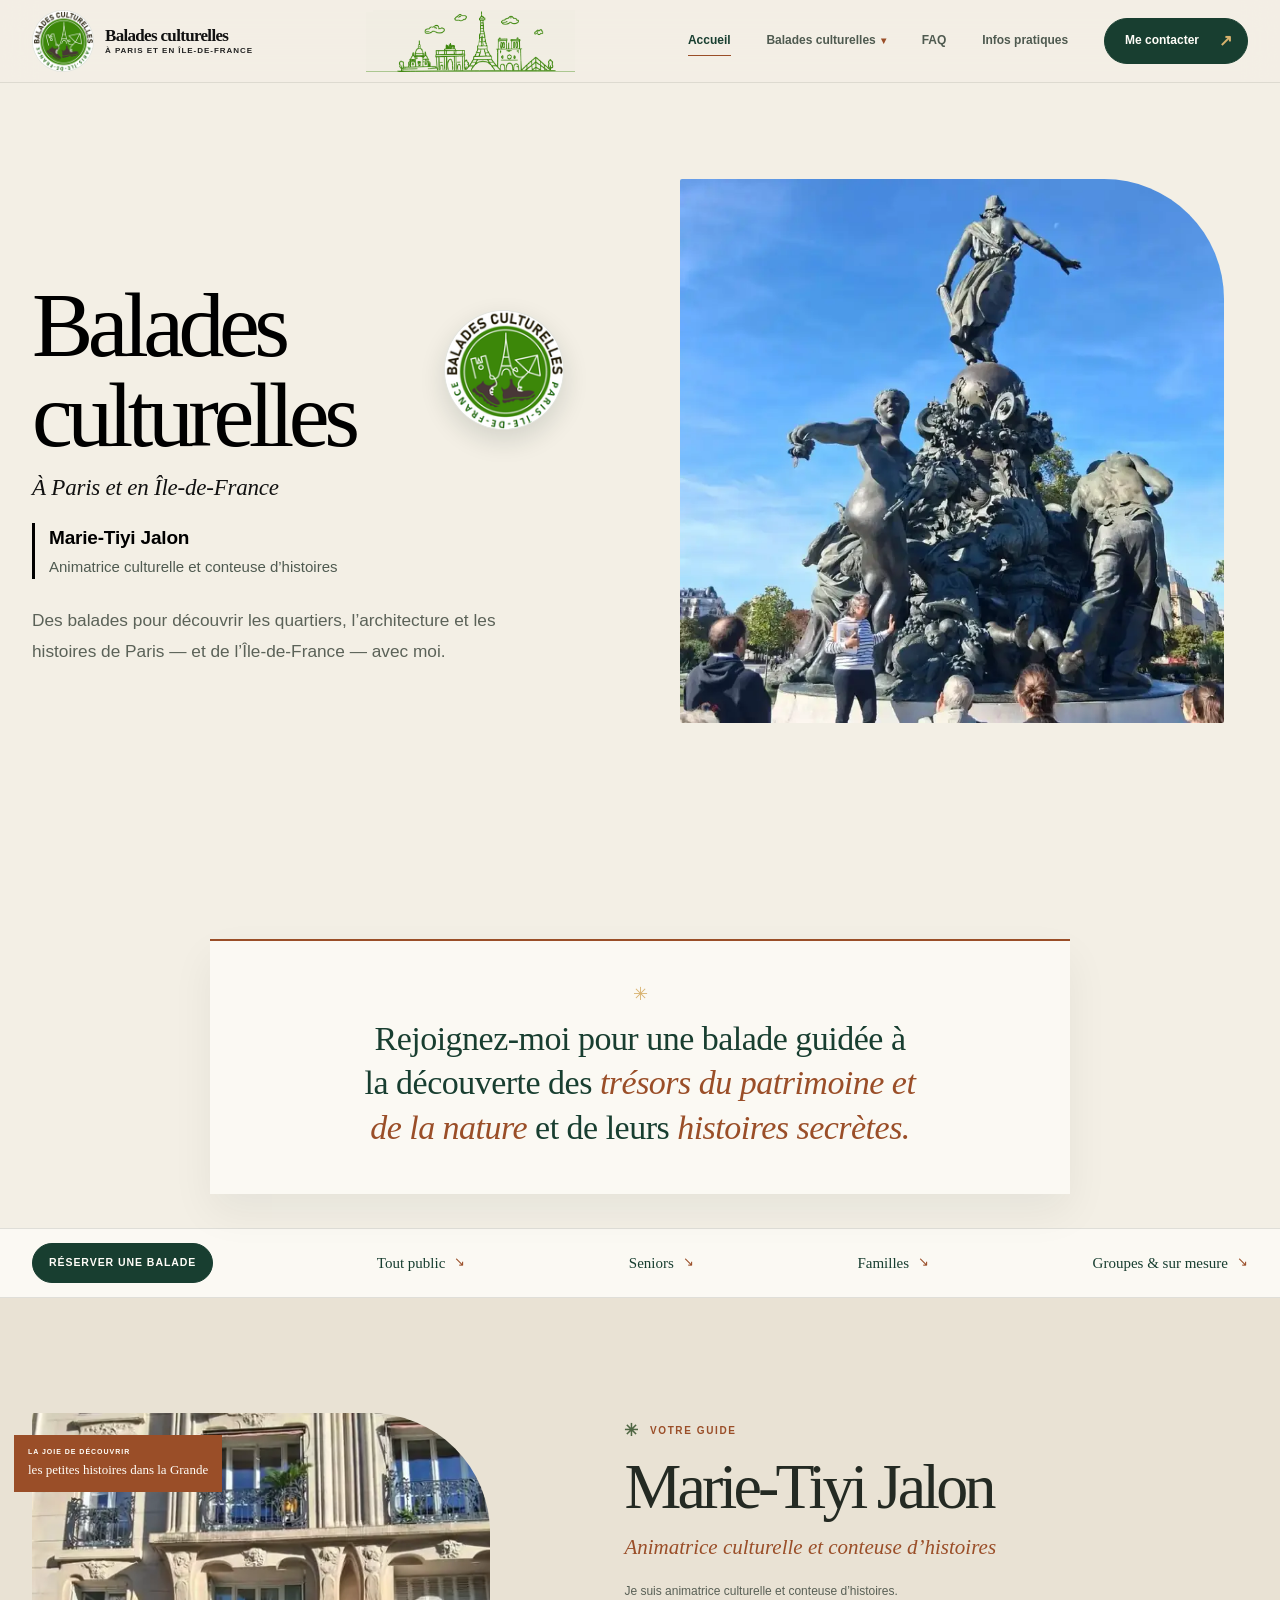
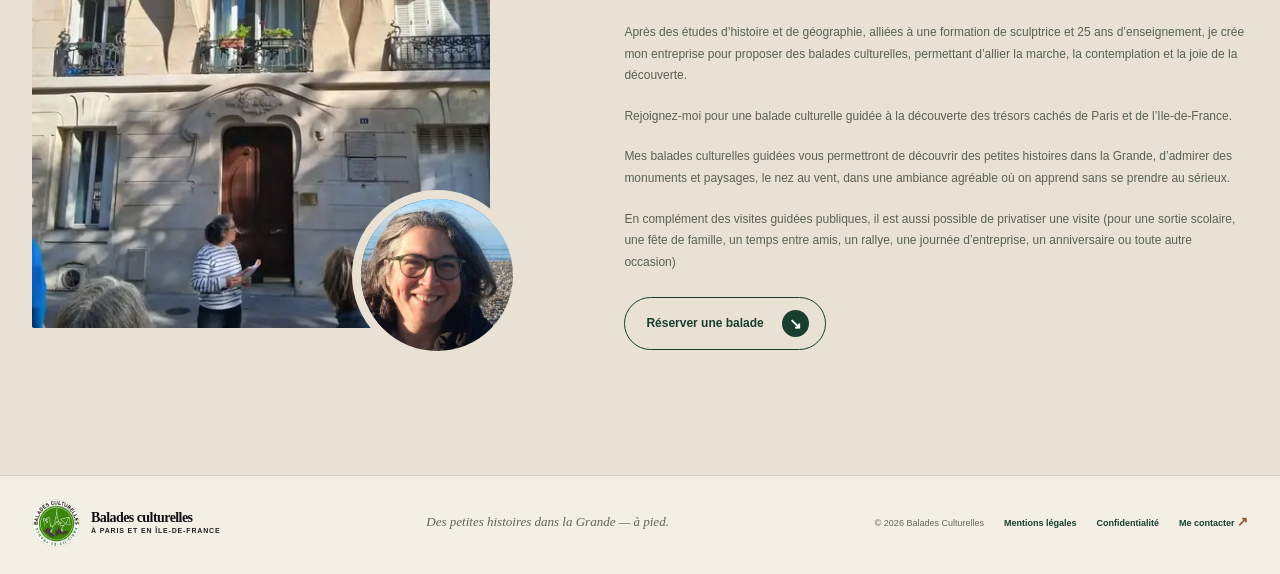
==== commit 0eafa2c3: "Synchronisation depuis le dépôt privé 6c146f3" ====
--- a/index.html
+++ b/index.html
@@ -30,8 +30,8 @@
     <link rel="preconnect" href="https://script.google.com" crossorigin>
     <link rel="dns-prefetch" href="https://script.googleusercontent.com">
     <link rel="preload" as="image" imagesrcset="assets/responsive/hero-guide-480.webp 480w, assets/responsive/hero-guide-800.webp 800w, assets/responsive/hero-guide-1080.webp 1080w" imagesizes="(max-width: 760px) 94vw, (max-width: 980px) 52vw, 620px" type="image/webp">
-    <link rel="stylesheet" href="styles.css?v=liens-google-20261021-42">
-    <script src="script.js?v=liens-google-20261021-42" defer></script>
+    <link rel="stylesheet" href="styles.css?v=regle-enfant-accompagne-20261021-50">
+    <script src="script.js?v=regle-enfant-accompagne-20261021-50" defer></script>
     <noscript><style>
       .legal-dialog { position: static; display: block; width: auto; max-width: none; max-height: none; border: 0; border-radius: 0; box-shadow: none; }
       .legal-dialog-frame { max-height: none; }
@@ -50,6 +50,7 @@
           <span class="brand-logo" aria-hidden="true"><img src="assets/responsive/logo-128.png" width="128" height="128" alt="" decoding="async"></span>
           <span class="brand-lockup"><strong>Balades culturelles</strong><small>À Paris et en Île-de-France</small></span>
         </a>
+        <span class="header-skyline" aria-hidden="true"><picture><source type="image/webp" srcset="assets/responsive/bandeau-paris-605.webp"><img src="assets/bandeau-paris.png" width="605" height="180" alt="" decoding="async"></picture></span>
         <button class="menu-toggle" type="button" aria-label="Ouvrir le menu" aria-expanded="false" aria-controls="primary-navigation">
           <span></span><span></span>
         </button>
@@ -109,7 +110,7 @@
         <div class="section-shell">
           <div class="home-invite-card">
             <span class="home-invite-mark" aria-hidden="true">✳</span>
-            <p class="home-invite-text">Rejoignez-moi pour une balade guidée à la découverte des <em>trésors du patrimoine</em> et de la nature et de leurs <em>histoires secrètes.</em></p>
+            <p class="home-invite-text">Rejoignez-moi pour une balade guidée à la découverte des <em>trésors du patrimoine et de la nature</em> et de leurs <em>histoires secrètes.</em></p>
           </div>
         </div>
       </section>
@@ -257,7 +258,7 @@
                 <input id="participants" name="participants" type="hidden" value="0" disabled>
                 <fieldset class="age-groups" id="age-groups">
                   <legend>Nombre de personnes par tarif</legend>
-                  <p class="age-groups-intro">Indiquez seulement les quantités : aucun nom d’enfant n’est demandé.</p>
+                  <p class="age-groups-intro">Indiquez seulement les quantités : aucun nom d’enfant n’est demandé. Un enfant ou un moins de 5 ans ne peut pas s’inscrire seul&nbsp;: un accompagnant de 15 ans ou plus est nécessaire.</p>
                   <div class="age-group-grid">
                     <label for="age-standard"><span>Plein tarif</span><small>26 ans et plus · 15&nbsp;€</small><input id="age-standard" name="age_standard" type="number" min="0" max="25" step="1" inputmode="numeric" value="0" data-age-group="standard"></label>
                     <label for="age-youth"><span>Jeunes de 15 à 25 ans</span><small>10&nbsp;€</small><input id="age-youth" name="age_youth" type="number" min="0" max="25" step="1" inputmode="numeric" value="0" data-age-group="youth"></label>
@@ -438,8 +439,8 @@
           <span class="brand-logo" aria-hidden="true"><img src="assets/responsive/logo-128.png" width="128" height="128" alt="" decoding="async"></span>
           <span class="brand-lockup"><strong>Balades culturelles</strong><small>À Paris et en Île-de-France</small></span>
         </a>
-        <p>Le patrimoine, les paysages et les histoires — à pied.</p>
-        <div class="footer-meta"><span>© <span data-year>2026</span> Balades Culturelles</span><a href="#legal-mentions" data-legal-open="mentions">Mentions légales</a><a href="#legal-confidentialite" data-legal-open="confidentialite">Confidentialité</a><a href="contact.html">Écrire à Marie-Tiyi <span aria-hidden="true">↗</span></a></div>
+        <p>Des petites histoires dans la Grande — à pied.</p>
+        <div class="footer-meta"><span>© <span data-year>2026</span> Balades Culturelles</span><a href="#legal-mentions" data-legal-open="mentions">Mentions légales</a><a href="#legal-confidentialite" data-legal-open="confidentialite">Confidentialité</a><a href="contact.html">Me contacter <span aria-hidden="true">↗</span></a></div>
       </div>
     </footer>
   </body>
--- a/styles.css
+++ b/styles.css
@@ -105,6 +105,51 @@
 .brand-lockup strong { font-family: var(--serif); font-size: 17px; font-weight: 600; letter-spacing: -.04em; color: #111111; }
 .brand-lockup em { color: #111111; font-weight: 600; font-style: normal; }
 .brand-lockup small { color: #222222; font-size: 8px; font-weight: 700; letter-spacing: .12em; text-transform: uppercase; }
+/* ---------------------------------------------------------------------------
+   Frise de Paris dans l’en-tête
+   Illustration au trait vert (même vert que le logo), placée entre la marque
+   et le menu. Elle habille le vide central sans déplacer la navigation :
+   elle est purement décorative (aria-hidden, pointer-events none) et cède
+   la place d’elle-même quand les liens ont besoin de la largeur.
+   --------------------------------------------------------------------------- */
+.header-skyline {
+  display: none;
+  /* flex 1 1 auto + min-width 0 : la frise occupe le vide restant, mais peut
+     se réduire sans jamais pousser le menu hors de l’écran. */
+  flex: 1 1 auto;
+  min-width: 0;
+  max-width: 360px;
+  margin-inline: 14px;
+  line-height: 0;
+  pointer-events: none;
+}
+/* La hauteur pilote la taille du dessin ; « contain » le centre dans l’espace
+   disponible. Elle reste sous la hauteur de l’en-tête (82 px / 72 px). */
+.header-skyline img {
+  display: block;
+  width: 100%;
+  height: 62px;
+  object-fit: contain;
+  object-position: center;
+}
+@media (min-width: 861px) {
+  .header-skyline { display: block; }
+}
+@media (min-width: 861px) and (max-width: 1040px) {
+  /* Navigation desktop déjà large : frise plus basse, donc plus discrète. */
+  .header-skyline { max-width: 250px; }
+  .header-skyline img { height: 40px; }
+}
+@media (max-width: 760px) {
+  /* À côté de la marque et du bouton menu : plus discrète, jamais collée. */
+  .header-skyline { display: block; max-width: 220px; margin-inline: auto 8px; }
+  .header-skyline img { height: clamp(34px, 8.2vw, 46px); }
+}
+@media (max-width: 400px) {
+  /* 280 à 400 px : marque + frise + bouton menu ne tiendraient pas. */
+  .header-skyline { display: none; }
+}
+
 .primary-navigation { display: flex; align-items: center; gap: clamp(17px, 2.8vw, 37px); }
 .primary-navigation > a:not(.nav-cta),
 .nav-dropdown-toggle {
@@ -418,7 +463,17 @@
 .inspiration-nav-button:disabled { opacity: .28; cursor: default; }
 .inspiration-track { display: grid; grid-auto-flow: column; grid-auto-columns: calc((100% - 26px) / 3); gap: 13px; margin: 0 0 13px; padding: 0 0 4px; overflow-x: auto; overscroll-behavior-x: contain; scroll-snap-type: x mandatory; scrollbar-width: none; list-style: none; }
 .inspiration-track::-webkit-scrollbar { display: none; }
-.next-card { display: flex; min-width: 0; flex-direction: column; overflow: hidden; border: 1px solid rgba(255,253,248,.19); background: rgba(255,253,248,.045); scroll-snap-align: start; transition: background .2s ease, border-color .2s ease, transform .2s ease; }
+/* `position: relative` n’est pas décoratif : sans lui, les éléments en
+   `position: absolute` des cartes (les repères `.visually-hidden`, les pastilles
+   de dates) n’ont aucun ancêtre positionné à l’intérieur du carrousel. Leur bloc
+   conteneur devient alors le bloc initial : ils échappent au défilement
+   horizontal de `.inspiration-track` et étirent le document à la largeur de
+   TOUTES les cartes (3 385 px mesurés à 393 px de large, sur Balades
+   uniquement). Les navigateurs mobiles qui savent dézoomer pour « ajuster à
+   l’écran » (Samsung Internet, Chrome en mode bureau, etc.) s’autorisent alors
+   un zoom arrière de 25 à 30 % : la page entière s’affiche en miniature dans un
+   coin de l’écran, et la fenêtre de réservation avec elle. */
+.next-card { position: relative; display: flex; min-width: 0; flex-direction: column; overflow: hidden; border: 1px solid rgba(255,253,248,.19); background: rgba(255,253,248,.045); scroll-snap-align: start; transition: background .2s ease, border-color .2s ease, transform .2s ease; }
 .next-card:hover { border-color: rgba(216,178,110,.7); background: rgba(255,253,248,.075); }
 .next-card-media { position: relative; display: block; overflow: hidden; aspect-ratio: 1.12; background: #143226; }
 .next-card-image { width: 100%; height: 100%; object-fit: cover; object-position: center 42%; transition: transform .7s cubic-bezier(.2,.65,.25,1); }
@@ -475,6 +530,7 @@
 .guide-copy h2 em { color: var(--clay); }
 .guide-subtitle { max-width: 620px; margin: 14px 0 0; color: var(--clay); font-family: var(--serif); font-size: clamp(17px, 1.7vw, 21px); font-style: italic; line-height: 1.4; }
 .guide-lead { max-width: 620px; margin: 19px 0 0; color: #596056; font-size: 12px; line-height: 1.8; }
+.guide-copy .button { margin-top: 24px; }
 .guide-quote { margin: 25px 0; padding: 13px 0 13px 17px; border-left: 2px solid var(--clay); color: var(--forest); font-family: var(--serif); font-size: 18px; font-style: italic; line-height: 1.45; }
 .guide-principles { display: grid; grid-template-columns: 1fr; gap: 0; margin: 0 0 23px; padding: 0; list-style: none; }
 .guide-principles li { display: flex; align-items: baseline; gap: 12px; padding: 8px 0; border-top: 1px solid rgba(36,42,35,.14); color: #4e564d; font-size: 10px; }
@@ -562,6 +618,34 @@
   margin: 10px 0 20px;
 }
 
+/* Encadré « Bon à savoir » des catégories (règles des balades familles) */
+.category-note {
+  max-width: 780px;
+  padding: 20px 24px 21px;
+  border: 1px solid rgba(24,62,48,.14);
+  border-left: 3px solid var(--clay);
+  border-radius: 0 6px 6px 0;
+  background: var(--paper-soft);
+}
+.category-note-label {
+  margin: 0 0 10px;
+  color: var(--clay);
+  font-size: 9px;
+  font-weight: 750;
+  letter-spacing: .15em;
+  text-transform: uppercase;
+}
+.category-note-list { display: grid; gap: 8px; margin: 0; padding: 0; list-style: none; }
+.category-note-list li { position: relative; padding-left: 17px; color: #4f564d; font-size: 11.5px; line-height: 1.65; }
+.category-note-list li::before {
+  position: absolute; top: 0; left: 0;
+  color: var(--clay); content: '✳'; font-size: 10px; line-height: 1.9;
+}
+@media (max-width: 560px) {
+  .category-note { padding: 17px 18px 18px; }
+  .category-note-list li { font-size: 11px; }
+}
+
 .program .next-card,
 .category-section .next-card {
   border: 1px solid rgba(24,62,48,.14);
@@ -745,6 +829,9 @@
 }
 .price-list li { display: flex; align-items: center; justify-content: space-between; gap: 10px; padding: 8px 0; border-top: 1px solid rgba(36,42,35,.12); color: var(--muted); font-size: 10px; }
 .price-list li strong { color: var(--forest); font-family: var(--serif); font-size: 16px; font-weight: 600; white-space: nowrap; }
+/* Précision sous la grille tarifaire : le montant est rappelé dans l’e-mail de
+   confirmation. Spécificité > « .practical-card > p » pour garder cette taille. */
+.practical-price .price-note { margin: 13px 0 0; padding-top: 11px; border-top: 1px solid rgba(36,42,35,.12); color: var(--muted); font-size: 10px; font-style: italic; line-height: 1.65; }
 .practical-card > a { display: inline-flex; align-items: center; gap: 9px; margin-top: 16px; color: var(--forest); font-size: 10px; font-weight: 750; }
 .practical-card > a span { color: var(--clay); font-size: 14px; }
 /* La page « Infos pratiques » n'a qu'un titre : les cartes suivent directement. */
@@ -1787,10 +1874,16 @@
 }
 
 /* --------------------------------------------------------------------------
-   Titre + logo de l’accueil sur téléphone
-   Le logo à droite du titre (demandé) prend de la place : sans réglage, le mot
-   « culturelles » ne pouvait pas se réduire sous sa largeur et débordait à
-   droite, ce qui rendait toute la page défilable horizontalement.
+   Titre + logo de l’accueil
+   Le logo est posé à droite du titre. Deux contraintes se répondent ici :
+   1. il doit rester généreux et lisible (120 px sur ordinateur, ~90 px sur
+      téléphone) ;
+   2. il ne doit pas coller au bord droit en laissant un grand vide après le
+      titre, ni repousser le mot « culturelles » hors de sa colonne (la page
+      ne doit jamais devenir défilable horizontalement).
+   La largeur du logo est donc fluide (clamp + vw) et, sur ordinateur, la
+   colonne de gauche est très légèrement élargie : le titre garde exactement
+   la même largeur utile qu’avant, seul le logo profite de la place.
    -------------------------------------------------------------------------- */
 .hero .hero-brand { gap: 14px; align-items: center; }
 .hero .hero-brand-heading {
@@ -1799,17 +1892,19 @@
   overflow-wrap: break-word;
   hyphens: auto;
 }
+@media (min-width: 1041px) {
+  /* Le logo grossit dans cette colonne : on lui rend l’espace pris au visuel. */
+  .hero { grid-template-columns: .95fr 1.05fr; }
+}
 @media (min-width: 761px) {
-  .hero .hero-brand-logo { width: 96px; height: 96px; }
+  .hero .hero-brand-logo { width: clamp(96px, 9.5vw, 120px); height: clamp(96px, 9.5vw, 120px); }
 }
 @media (max-width: 760px) {
   .hero .hero-brand { gap: 12px; }
-  .hero .hero-brand-logo { width: 64px; height: 64px; }
-  .hero .hero-brand-heading { font-size: clamp(38px, 12vw, 52px); }
-}
-@media (max-width: 360px) {
-  .hero .hero-brand-logo { width: 56px; height: 56px; }
-  .hero .hero-brand-heading { font-size: clamp(34px, 11.6vw, 44px); }
+  /* Logo bien visible, sans étouffer le titre : 72 px minimum sur petit écran,
+     jusqu’à 92 px sur les grands téléphones. */
+  .hero .hero-brand-logo { width: clamp(72px, 22vw, 92px); height: clamp(72px, 22vw, 92px); }
+  .hero .hero-brand-heading { font-size: clamp(36px, 11.2vw, 50px); }
 }
 
 /* --------------------------------------------------------------------------
@@ -1991,3 +2086,281 @@
 }
 
 .practical-methods a { color: var(--forest); font-weight: 700; text-decoration: underline; text-underline-offset: 2px; }
+
+/* ==========================================================================
+   Améliorations responsive mobile (audit 2026-10-21)
+   Cible : éviter tout débordement horizontal à 280–430 px, lisibilité et
+   confort tactile. Les règles sont volontairement en fin de fichier pour
+   prendre le dessus sans toucher aux valeurs desktop.
+   ========================================================================== */
+
+/* Tous les conteneurs flex/grid doivent pouvoir rétrécir */
+.section-shell,
+.header-inner,
+.brand,
+.brand-lockup,
+.hero-brand,
+.hero-copy,
+.hero-visual,
+.program-overview,
+.inspiration-head,
+.section-heading,
+.guide-layout,
+.contact-layout,
+.booking-dialog-body,
+.legal-dialog-body,
+.contact-form,
+.form-step,
+.form-row,
+.age-groups,
+.age-group-grid,
+.booking-estimate,
+.confirmation-details {
+  min-width: 0;
+}
+
+/* Éviter la casse de mots longs (e-mails, noms de balades) */
+.hero-brand-heading,
+.page-intro h1,
+.section-heading h2,
+.guide-copy h2,
+.contact-title,
+.next-card-title,
+.program-card h3,
+.audience-card h3,
+.practical-card h2,
+.practical-card h3 {
+  overflow-wrap: break-word;
+  word-break: break-word;
+}
+
+/* Dialogue de réservation : le corps ne doit jamais déborder */
+.booking-dialog-body {
+  width: 100%;
+  max-width: 100%;
+  box-sizing: border-box;
+  overflow-x: hidden;
+}
+.booking-dialog .contact-form {
+  /* Le formulaire dans la fenêtre n’a pas de padding externe : c’est le
+     body (16 px) qui respire. Sinon double padding = 33 px de chaque côté
+     et risque de débordement sur les très petits écrans. */
+  padding: 0;
+  border: 0;
+  background: transparent;
+  box-shadow: none;
+  min-width: 0;
+  max-width: 100%;
+}
+.booking-dialog .form-step,
+.booking-dialog .age-groups,
+.booking-dialog .booking-estimate {
+  min-width: 0;
+  max-width: 100%;
+}
+
+/* Champs : ne jamais dépasser leur conteneur */
+.contact-form label,
+.age-group-grid label,
+.form-row > label,
+.custom-booking-fields label {
+  min-width: 0;
+  max-width: 100%;
+}
+.contact-form input,
+.contact-form select,
+.contact-form textarea,
+.program-search-control input {
+  min-width: 0;
+  max-width: 100%;
+  width: 100%;
+  box-sizing: border-box;
+}
+/* Le select de session contient « Balade — date — horaire — places » : très
+   long sur mobile. On le tronque avec ellipsis plutôt que de laisser le
+   navigateur élargir le champ au-delà du viewport. */
+#session,
+#topic,
+#slot,
+.contact-form select {
+  overflow: hidden;
+  text-overflow: ellipsis;
+  white-space: nowrap;
+  min-width: 0;
+}
+
+/* Notice de verrouillage sous le select : ne pas déborder */
+.booking-lock-note {
+  min-width: 0;
+  max-width: 100%;
+  box-sizing: border-box;
+  overflow-wrap: break-word;
+}
+
+/* -----------------------------------------------------------------------
+   Téléphone : 560 px et moins – ajustements fins déjà présents, on les
+   complète pour les cas limites (320 px, 280 px Galaxy Fold fermé)
+   ----------------------------------------------------------------------- */
+@media (max-width: 560px) {
+  /* L’en-tête ne doit jamais pousser le bouton hors écran */
+  .brand {
+    min-width: 0;
+    flex: 1 1 auto;
+  }
+  .brand-lockup {
+    min-width: 0;
+    overflow: hidden;
+  }
+  .brand-lockup strong,
+  .brand-lockup small {
+    overflow-wrap: break-word;
+    word-break: break-word;
+  }
+
+  /* Hero : le titre + logo côte à côte sont très serrés à 280 px */
+  .hero-brand {
+    flex-wrap: wrap;
+    gap: 10px;
+  }
+  .hero-brand-heading {
+    flex: 1 1 140px;
+  }
+
+  /* Barre d’action du formulaire : s’assurer qu’elle ne dépasse pas */
+  .booking-dialog .form-bottom {
+    box-sizing: border-box;
+    max-width: 100%;
+    overflow-wrap: break-word;
+  }
+
+  /* Estimation : deux colonnes très étroites à 320 px → 1 colonne dès 360 px
+     pour garder 44 px de hauteur tactile et éviter le chevauchement. */
+  .booking-estimate {
+    grid-template-columns: minmax(0, 1fr);
+  }
+}
+
+@media (max-width: 400px) {
+  /* Marque encore plus compacte pour laisser la place au bouton menu 44 px */
+  .brand-logo {
+    width: 42px;
+    height: 42px;
+  }
+  .brand-lockup strong {
+    font-size: 13px;
+  }
+  .brand-lockup small {
+    font-size: 6.5px;
+  }
+  .header-inner {
+    gap: 8px;
+  }
+
+  /* Hero : le logo reste présent (68–78 px) et le titre s’adapte autour. */
+  .hero .hero-brand-logo {
+    width: clamp(68px, 19.5vw, 78px);
+    height: clamp(68px, 19.5vw, 78px);
+  }
+  .hero .hero-brand-heading {
+    font-size: clamp(30px, 10.5vw, 38px);
+  }
+  .hero-location {
+    font-size: 15px;
+  }
+
+  /* Section shell : marges un peu réduites pour gagner 4 px de chaque côté
+     sans toucher au design desktop. */
+  .section-shell {
+    width: calc(100% - 28px);
+  }
+
+  /* Cartes inspiration : 86 % était juste à 320 px (275 px) ; on passe à
+     88 % pour éviter un 2 px de vide à droite qui pouvait être interprété
+     comme débordement sur certains navigateurs. */
+  .inspiration-track {
+    grid-auto-columns: 88%;
+  }
+}
+
+@media (max-width: 340px) {
+  /* Tranches tarifaires : à 280–320 px, le découpage 1fr + 86 px laissait
+     ~94 px pour le libellé (« Jeunes de 15 à 25 ans » ≈ 110 px) → débordement.
+     On empile verticalement : libellé au-dessus, champ en dessous pleine largeur. */
+  .age-group-grid label {
+    display: flex;
+    flex-direction: column;
+    align-items: stretch;
+    gap: 6px;
+    grid-column: auto;
+    grid-row: auto;
+  }
+  .age-group-grid label > span,
+  .age-group-grid label > small,
+  .age-group-grid input {
+    grid-column: auto;
+    grid-row: auto;
+    min-width: 0;
+  }
+  .age-group-grid input {
+    width: 100%;
+  }
+
+  /* Confirmation : déjà en 1 colonne à 560 px, on s’assure du wrap */
+  .confirmation-line {
+    overflow-wrap: break-word;
+  }
+}
+
+/* En-tête très étroit (Fold fermé 280 px) : on gagne encore 2 px */
+@media (max-width: 320px) {
+  .brand-logo {
+    width: 40px;
+    height: 40px;
+  }
+  .brand-lockup strong {
+    font-size: 12.5px;
+  }
+  .brand-lockup small {
+    font-size: 6px;
+    letter-spacing: .08em;
+  }
+  .hero-brand {
+    gap: 8px;
+  }
+}
+
+/* Dialogue juridique : même garde-fou que la réservation */
+.legal-dialog-body,
+.legal-dialog-content {
+  min-width: 0;
+  max-width: 100%;
+  box-sizing: border-box;
+  overflow-x: hidden;
+}
+.legal-dialog-content {
+  overflow-wrap: break-word;
+  word-break: break-word;
+}
+
+/* Images et médias : jamais plus larges que leur conteneur */
+img, picture, video, iframe {
+  max-width: 100%;
+}
+
+/* Éviter qu’un mot très long (URL, e-mail) ne pousse la largeur
+   Ciblé sur les blocs de texte, pas sur les spans inline des boutons. */
+p, li, h1, h2, h3, .contact-person > a, .legal-article p, .booking-lock-note, .booking-capacity-note,
+.age-group-status, .form-hint, .privacy-note, .confirmation-line > strong {
+  overflow-wrap: break-word;
+  word-break: break-word;
+}
+/* Mais on ne casse pas les prix ni les dates */
+.program-date-day,
+.program-date-weekday,
+.program-date-month,
+.availability-count,
+.next-card-places,
+.booking-estimate output {
+  word-break: normal;
+  overflow-wrap: normal;
+}
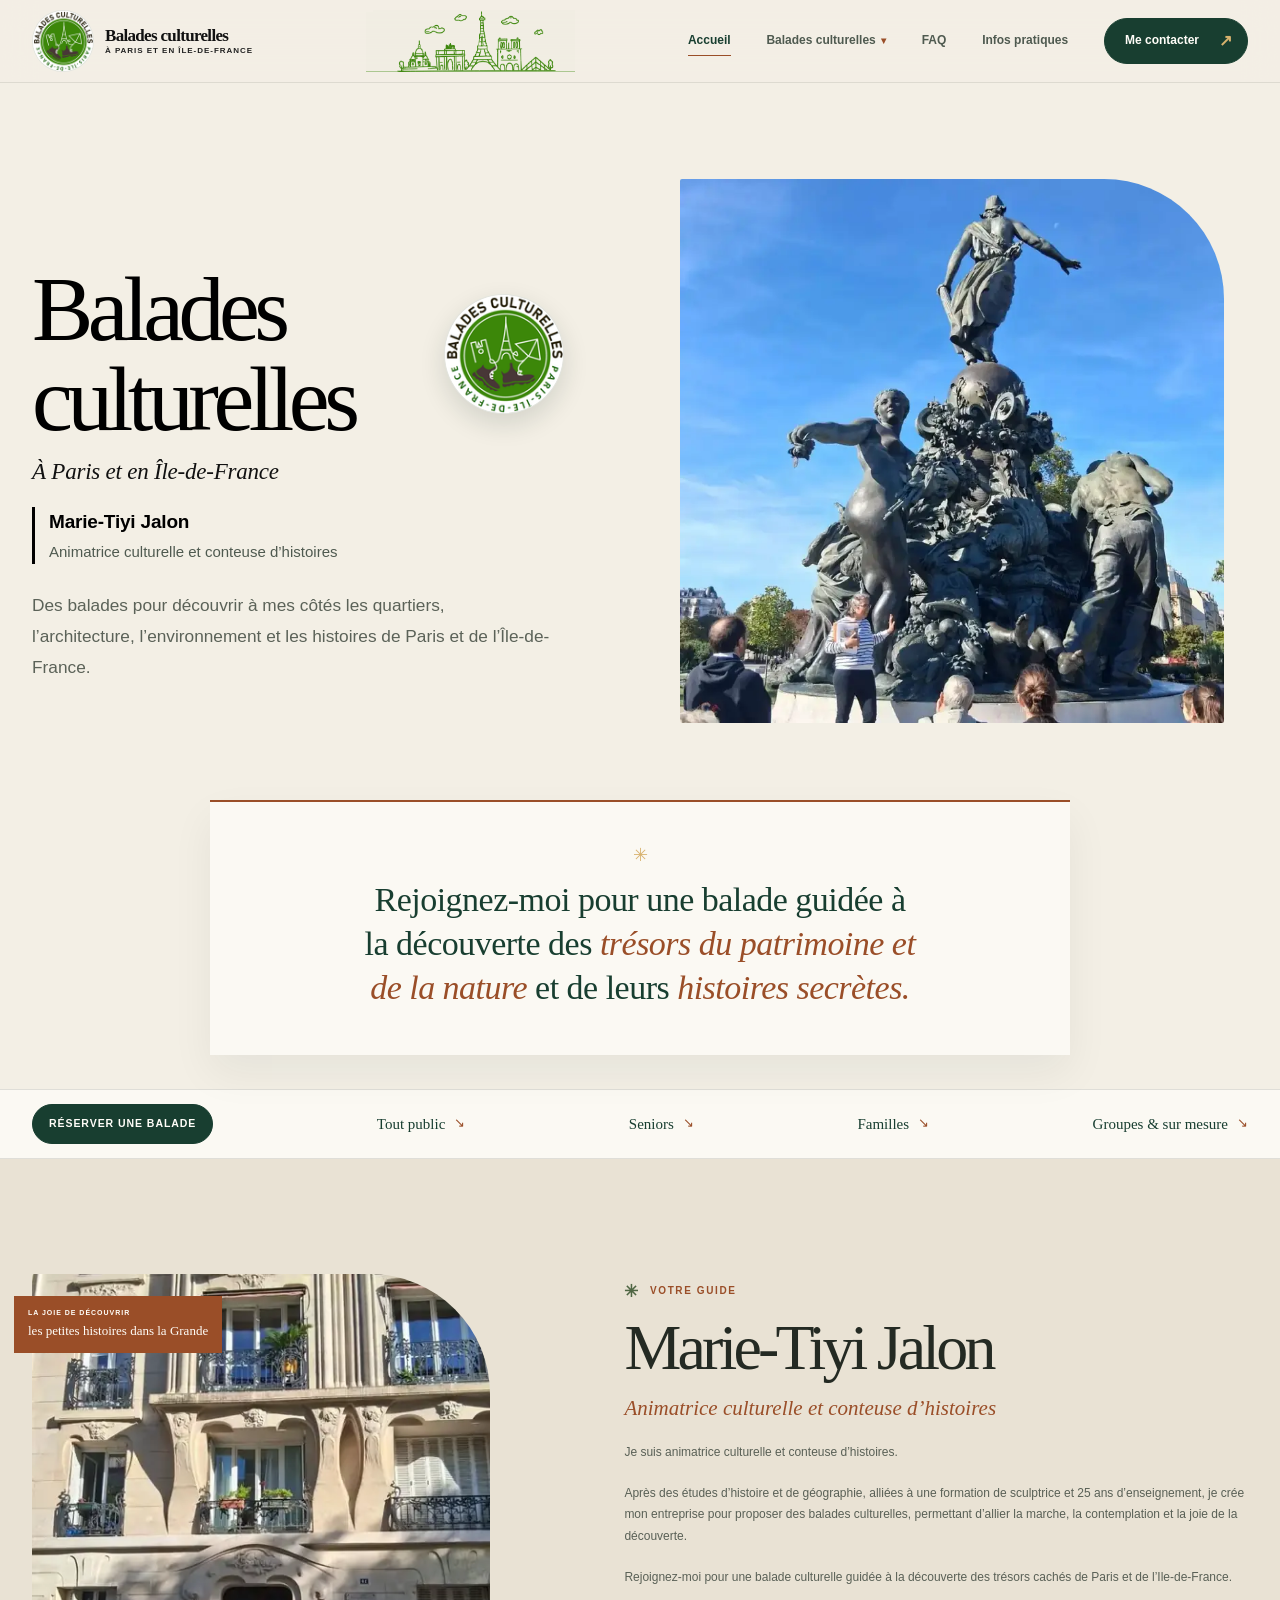
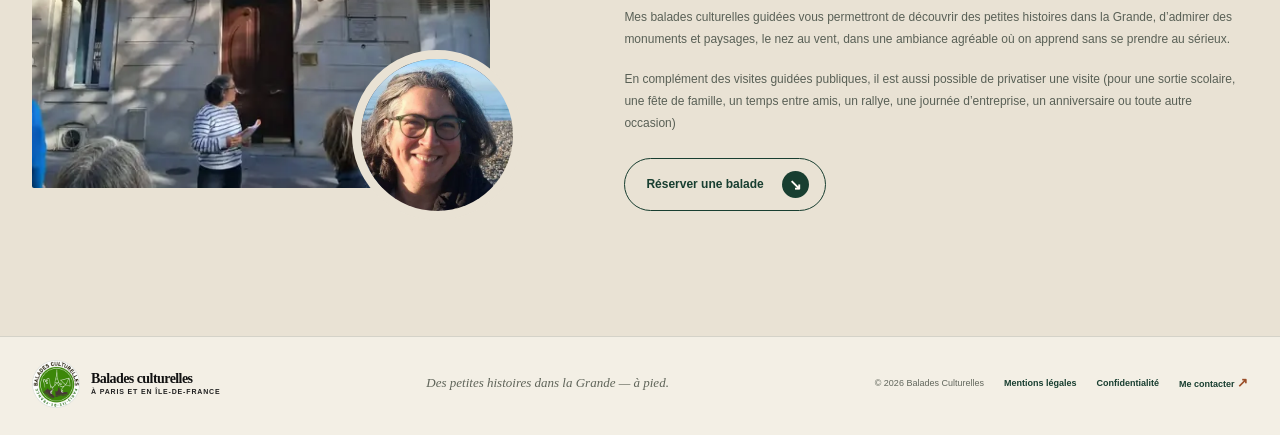
==== commit 43109491: "Synchronisation depuis le dépôt privé 3d24166" ====
--- a/index.html
+++ b/index.html
@@ -84,7 +84,7 @@
             <strong class="hero-guide-name">Marie-Tiyi Jalon</strong>
             <span class="hero-guide-tagline">Animatrice culturelle et conteuse d’histoires</span>
           </div>
-          <p class="hero-lead">Des balades pour découvrir les quartiers, l’architecture et les histoires de Paris — et de l’Île-de-France — avec moi.</p>
+          <p class="hero-lead">Des balades pour découvrir à mes côtés les quartiers, l’architecture, l’environnement et les histoires de Paris et de l’Île-de-France.</p>
         </div>
 
           <div class="hero-visual">
--- a/styles.css
+++ b/styles.css
@@ -113,7 +113,8 @@
    la place d’elle-même quand les liens ont besoin de la largeur.
    --------------------------------------------------------------------------- */
 .header-skyline {
-  display: none;
+  /* Visible à toutes les largeurs : on règle seulement sa place et sa taille. */
+  display: block;
   /* flex 1 1 auto + min-width 0 : la frise occupe le vide restant, mais peut
      se réduire sans jamais pousser le menu hors de l’écran. */
   flex: 1 1 auto;
@@ -132,22 +133,60 @@
   object-fit: contain;
   object-position: center;
 }
-@media (min-width: 861px) {
-  .header-skyline { display: block; }
-}
-@media (min-width: 861px) and (max-width: 1040px) {
+@media (min-width: 761px) and (max-width: 1040px) {
   /* Navigation desktop déjà large : frise plus basse, donc plus discrète. */
   .header-skyline { max-width: 250px; }
   .header-skyline img { height: 40px; }
 }
 @media (max-width: 760px) {
-  /* À côté de la marque et du bouton menu : plus discrète, jamais collée. */
-  .header-skyline { display: block; max-width: 220px; margin-inline: auto 8px; }
+  /* À côté de la marque et du bouton menu : souple, jamais collée. */
+  .header-skyline { max-width: 220px; margin-inline: auto 8px; }
   .header-skyline img { height: clamp(34px, 8.2vw, 46px); }
 }
+/* Téléphones étroits (280–400 px) : la ligne « marque + bouton menu » ne
+   laisse qu’une soixantaine de pixels, trop peu pour une frise lisible.
+   Elle passe donc sur sa propre ligne, pleine largeur, comme une vraie frise
+   de Paris — même choix que les très petits écrans (280–340 px) d’origine,
+   étendu aux téléphones courants (360–400 px). flex-wrap + flex 0 0 100 % :
+   aucun débordement possible, la marque garde sa taille. */
 @media (max-width: 400px) {
-  /* 280 à 400 px : marque + frise + bouton menu ne tiendraient pas. */
-  .header-skyline { display: none; }
+  .header-inner {
+    flex-wrap: wrap;
+    padding-block: 6px;
+    row-gap: 2px;
+  }
+  .header-skyline {
+    /* order : 1 → la ligne du haut reste « marque à gauche, bouton menu à
+       droite » (l’ordre DOM met la frise entre les deux), la frise passe
+       dessous en pleine largeur. */
+    order: 1;
+    flex: 0 0 100%;
+    max-width: none;
+    margin-inline: 0;
+  }
+  .header-skyline img {
+    width: 100%;
+    height: 26px;
+  }
+}
+/* Tablettes en portrait (761–850 px) : la navigation desktop occupe déjà
+   presque toute la largeur ; comme sur les téléphones étroits, la frise passe
+   sur sa propre ligne sous la marque et le menu (order : 1 pour la mettre en
+   dernier, la ligne du haut reste « marque à gauche, menu à droite »).
+   En paysage de téléphone (hauteur ≤ 460 px), l’en-tête compact conserve la
+   frise sur sa ligne, réduite. */
+@media (min-width: 761px) and (max-width: 850px) and (min-height: 461px) {
+  .header-inner { flex-wrap: wrap; }
+  .header-skyline {
+    order: 1;
+    flex: 0 0 100%;
+    max-width: none;
+    margin-inline: 0;
+  }
+  .header-skyline img {
+    width: 100%;
+    height: 30px;
+  }
 }
 
 .primary-navigation { display: flex; align-items: center; gap: clamp(17px, 2.8vw, 37px); }
@@ -243,7 +282,7 @@
 .menu-toggle { display: none; }
 
 /* Opening spread */
-.hero { display: grid; grid-template-columns: .91fr 1.09fr; align-items: center; gap: clamp(44px, 7.5vw, 104px); padding-top: clamp(58px, 7.5vw, 104px); padding-bottom: clamp(76px, 9vw, 116px); }
+.hero { display: grid; grid-template-columns: .91fr 1.09fr; align-items: center; gap: clamp(44px, 7.5vw, 104px); padding-top: clamp(58px, 7.5vw, 104px); padding-bottom: clamp(12px, 2vw, 22px); }
 .hero-copy { position: relative; z-index: 2; padding-block: 10px; }
 .hero-brand-heading {
   margin: 0 0 6px;
@@ -508,6 +547,9 @@
 .group-picker-head { display: grid; grid-template-columns: minmax(0, .95fr) minmax(0, 1.05fr); gap: 10px 30px; align-items: end; margin-bottom: 18px; }
 .group-picker-head h3 { margin: 0; color: var(--forest); font-family: var(--serif); font-size: clamp(22px, 2.4vw, 27px); font-weight: 500; line-height: 1.15; }
 .group-picker-head p { max-width: 62ch; margin: 0; color: var(--muted); font-size: 11.5px; line-height: 1.65; }
+@media (max-width: 760px) {
+  .group-picker-mobile-break { display: block; }
+}
 .group-picker-list { gap: 8px; margin-top: 0; }
 .group-picker-list a { padding: 8px 13px; font-size: 11.5px; }
 .topic-list { display: flex; flex-wrap: wrap; gap: 7px; margin: 16px 0 0; padding: 0; list-style: none; }
@@ -1041,7 +1083,7 @@
     border-bottom: 0;
   }
   .nav-cta { justify-content: center; margin-top: 12px; }
-  .hero { grid-template-columns: 1fr; gap: 42px; padding-top: 48px; padding-bottom: 61px; }
+  .hero { grid-template-columns: 1fr; gap: 42px; padding-top: 48px; padding-bottom: 12px; }
   .hero-copy { max-width: 650px; }
   .hero h1 { max-width: 680px; font-size: clamp(55px, 11vw, 80px); }
   .hero-lead { max-width: 590px; }
@@ -1085,7 +1127,7 @@
   .section-space { padding-block: 70px; }
   .brand-lockup strong { font-size: 15px; }
   .brand-lockup small { font-size: 7px; }
-  .hero { gap: 34px; padding-top: 38px; padding-bottom: 46px; }
+  .hero { gap: 34px; padding-top: 38px; padding-bottom: 10px; }
   .hero .eyebrow { margin-bottom: 17px; font-size: 8px; letter-spacing: .13em; }
   .page-intro { padding-top: 26px; padding-bottom: 14px; }
   .page-intro h1 { font-size: clamp(33px, 9.5vw, 44px); }
@@ -1160,7 +1202,7 @@
 
 /* City-guide navigation and photo-led story cards */
 /* Invitation affichée juste avant les raccourcis de l’accueil */
-.home-invite { padding: clamp(30px, 5vw, 56px) 0 clamp(20px, 3vw, 34px); background: var(--paper); }
+.home-invite { padding: clamp(4px, 1vw, 10px) 0 clamp(20px, 3vw, 34px); background: var(--paper); }
 .home-invite-card { position: relative; max-width: 860px; margin: 0 auto; padding: clamp(26px, 4vw, 44px) clamp(22px, 4vw, 52px); border-top: 2px solid var(--clay); background: var(--paper-soft); text-align: center; box-shadow: 0 18px 40px rgba(24,42,32,.06); }
 .home-invite-mark { display: block; margin-bottom: 14px; color: var(--gold); font-size: 18px; line-height: 1; }
 .home-invite-text { max-width: 40ch; margin: 0 auto; color: var(--forest); font-family: var(--serif); font-size: clamp(22px, 2.7vw, 34px); font-weight: 400; letter-spacing: -.015em; line-height: 1.3; text-wrap: balance; }
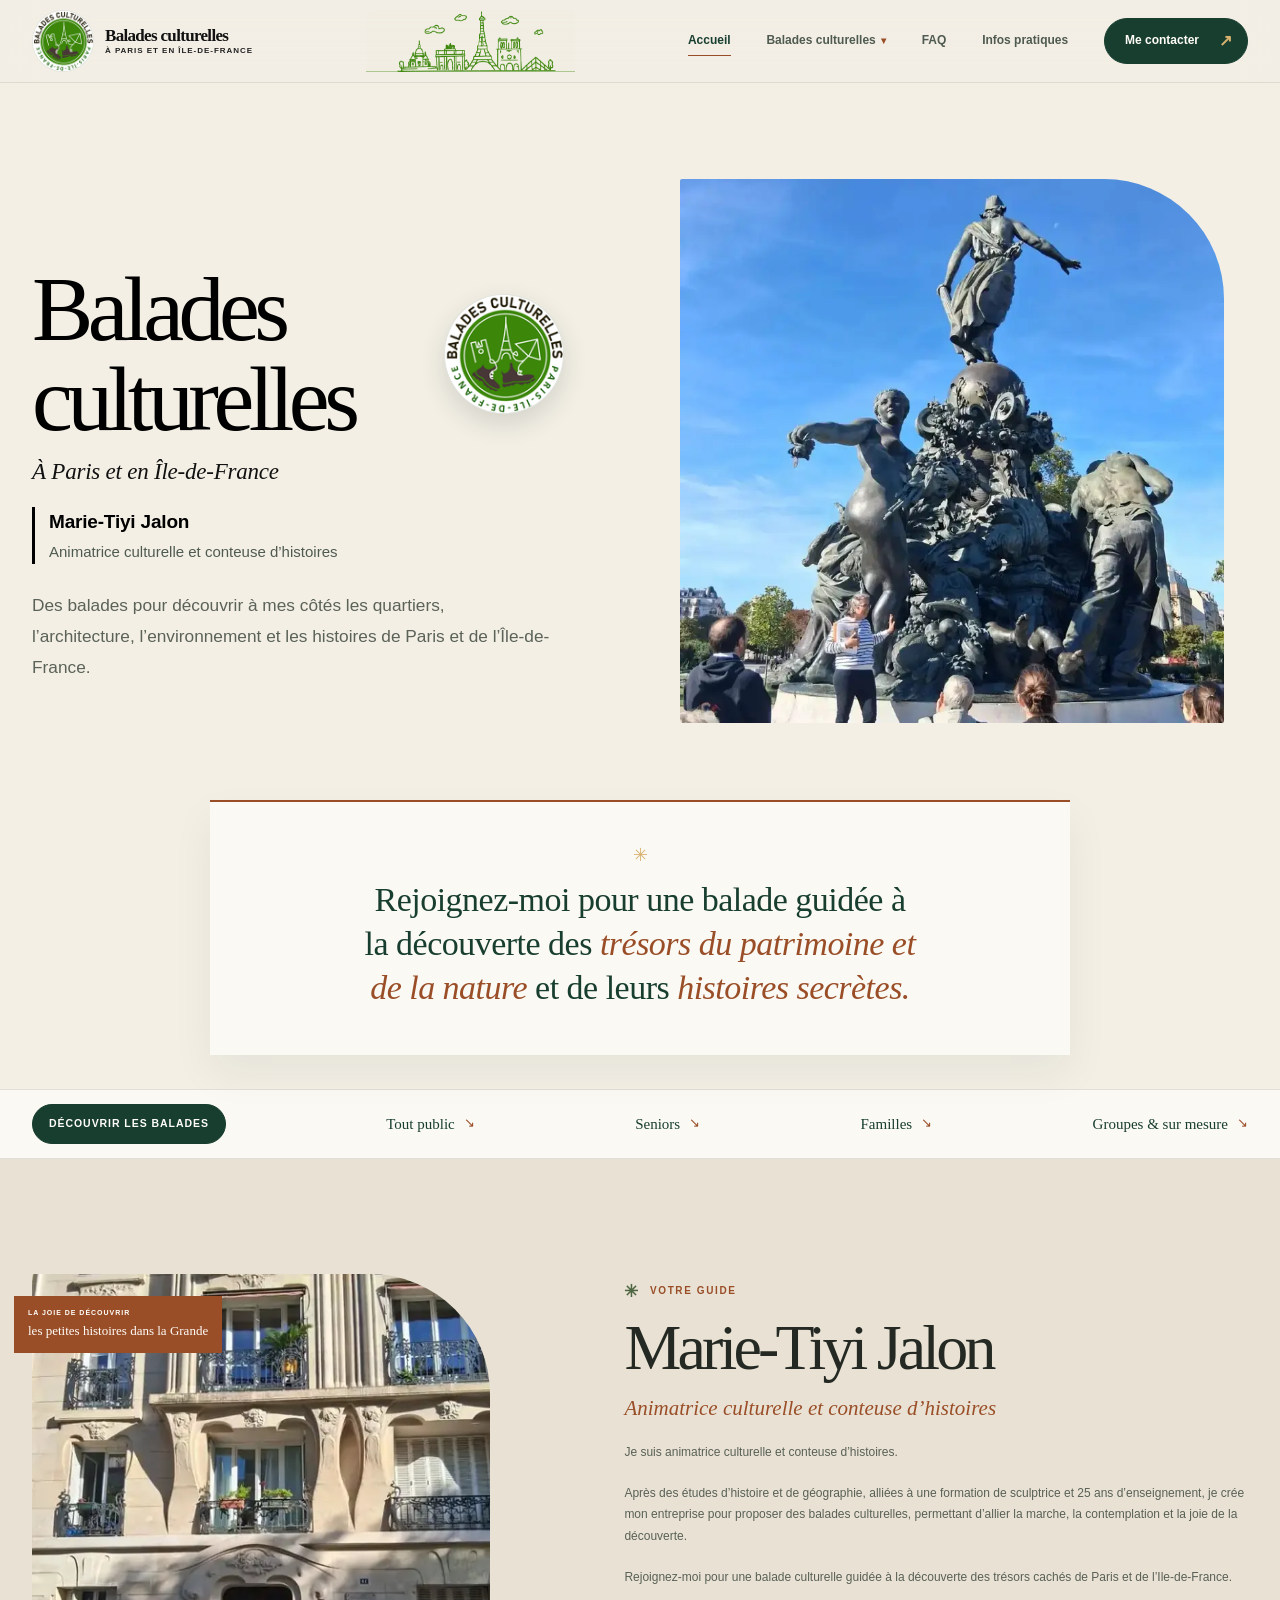
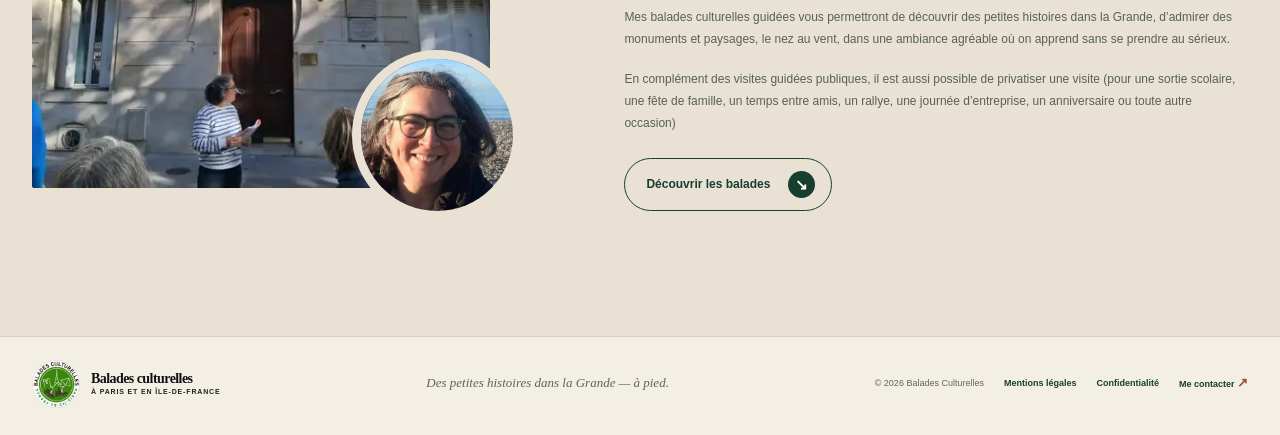
==== commit df45b6cf: "Synchronisation depuis le dépôt privé 047c843" ====
--- a/index.html
+++ b/index.html
@@ -10,8 +10,8 @@
     <meta property="og:type" content="website">
     <meta property="og:title" content="Balades Culturelles — Balades à Paris et en Île-de-France">
     <meta property="og:description" content="Des promenades culturelles à Paris et en Île-de-France avec Marie-Tiyi Jalon.">
-    <meta property="og:url" content="https://baladesculturelles.github.io/balades-culturelles-site/index.html">
-    <meta property="og:image" content="https://baladesculturelles.github.io/balades-culturelles-site/assets/og-image.jpg">
+    <meta property="og:url" content="https://baladesculturelles.fr/">
+    <meta property="og:image" content="https://baladesculturelles.fr/assets/og-image.jpg">
     <meta property="og:image:width" content="1200">
     <meta property="og:image:height" content="630">
     <meta property="og:image:type" content="image/jpeg">
@@ -19,19 +19,15 @@
     <meta name="twitter:card" content="summary_large_image">
     <meta name="twitter:title" content="Balades Culturelles — Balades à Paris et en Île-de-France">
     <meta name="twitter:description" content="Des promenades culturelles à Paris et en Île-de-France avec Marie-Tiyi Jalon.">
-    <meta name="twitter:image" content="https://baladesculturelles.github.io/balades-culturelles-site/assets/og-image.jpg">
+    <meta name="twitter:image" content="https://baladesculturelles.fr/assets/og-image.jpg">
     <meta name="twitter:image:alt" content="Balades Culturelles — une rue de Paris bordée de façades anciennes, avec le titre du site.">
     <title>Balades Culturelles — Balades à Paris et en Île-de-France</title>
+    <link rel="canonical" href="https://baladesculturelles.fr/">
     <link rel="icon" href="assets/responsive/logo-96.png" sizes="96x96" type="image/png">
     <link rel="apple-touch-icon" href="assets/responsive/logo-180.png">
-    <!-- Le formulaire envoie sa demande à Google Apps Script : ouvrir la connexion
-         dès le chargement évite une résolution DNS et une poignée de main TLS
-         au moment du clic sur « Envoyer ». Sans effet en aperçu local. -->
-    <link rel="preconnect" href="https://script.google.com" crossorigin>
-    <link rel="dns-prefetch" href="https://script.googleusercontent.com">
     <link rel="preload" as="image" imagesrcset="assets/responsive/hero-guide-480.webp 480w, assets/responsive/hero-guide-800.webp 800w, assets/responsive/hero-guide-1080.webp 1080w" imagesizes="(max-width: 760px) 94vw, (max-width: 980px) 52vw, 620px" type="image/webp">
-    <link rel="stylesheet" href="styles.css?v=regle-enfant-accompagne-20261021-50">
-    <script src="script.js?v=regle-enfant-accompagne-20261021-50" defer></script>
+    <link rel="stylesheet" href="styles.css?v=vitrine-20261117">
+    <script src="script.js?v=vitrine-20261117" defer></script>
     <noscript><style>
       .legal-dialog { position: static; display: block; width: auto; max-width: none; max-height: none; border: 0; border-radius: 0; box-shadow: none; }
       .legal-dialog-frame { max-height: none; }
@@ -101,7 +97,7 @@
           <span class="strip-divider" aria-hidden="true">·</span>
           <div class="strip-fact"><strong>1 h 30 de balade</strong><span>samedi &amp; dimanche</span></div>
           <span class="strip-divider" aria-hidden="true">·</span>
-          <div class="strip-fact"><strong>25 personnes</strong><span>maximum par séance · 20 en seniors et familles</span></div>
+          <div class="strip-fact"><strong>25 personnes</strong><span>maximum par balade · 20 en seniors et familles</span></div>
         </div>
       </div>
 
@@ -117,7 +113,7 @@
 
       <nav class="editorial-jumps" aria-label="Explorer les balades">
         <div class="editorial-jumps-inner section-shell">
-          <a class="editorial-jumps-cta" href="balades.html#programme">Réserver une balade</a>
+          <a class="editorial-jumps-cta" href="balades.html#programme">Découvrir les balades</a>
           <a href="balades.html#programme">Tout public <b aria-hidden="true">↘</b></a>
           <a href="balades.html#seniors">Seniors <b aria-hidden="true">↘</b></a>
           <a href="balades.html#familles">Familles <b aria-hidden="true">↘</b></a>
@@ -177,13 +173,13 @@
               <span class="audience-kicker">Sur demande</span>
               <h3>Groupes privés</h3>
               <p>Anniversaire, association, entreprise&nbsp;: votre balade, votre date.</p>
-              <a href="contact.html" data-interest="Je souhaite organiser une sortie privée ou de groupe" data-walk="Une balade privée ou de groupe">Préparer votre sortie <span aria-hidden="true">↗</span></a>
+              <a href="contact.html" data-walk="Une balade privée ou de groupe">Préparer votre sortie <span aria-hidden="true">↗</span></a>
             </article>
             <article class="audience-card audience-card--custom">
               <span class="audience-kicker">Sur demande</span>
               <h3>Écoles &amp; scolaires</h3>
               <p>Des sorties pédagogiques animées par une enseignante expérimentée.</p>
-              <a href="contact.html" data-interest="Je souhaite organiser une sortie scolaire" data-walk="Sortie scolaire sur demande">Organiser une sortie scolaire <span aria-hidden="true">↗</span></a>
+              <a href="contact.html" data-walk="Sortie scolaire sur demande">Organiser une sortie scolaire <span aria-hidden="true">↗</span></a>
             </article>
           </div>
 
@@ -207,113 +203,13 @@
             <p class="guide-lead">Rejoignez-moi pour une balade culturelle guidée à la découverte des trésors cachés de Paris et de l’Ile-de-France.</p>
             <p class="guide-lead">Mes balades culturelles guidées vous permettront de découvrir des petites histoires dans la Grande, d’admirer des monuments et paysages, le nez au vent, dans une ambiance agréable où on apprend sans se prendre au sérieux.</p>
             <p class="guide-lead">En complément des visites guidées publiques, il est aussi possible de privatiser une visite (pour une sortie scolaire, une fête de famille, un temps entre amis, un rallye, une journée d’entreprise, un anniversaire ou toute autre occasion)</p>
-            <a class="button button-outline" href="balades.html#programme">Réserver une balade <span class="button-arrow" aria-hidden="true">↘</span></a>
+            <a class="button button-outline" href="balades.html#programme">Découvrir les balades <span class="button-arrow" aria-hidden="true">↘</span></a>
           </div>
         </div>
       </section>
 
 
 
-      <dialog class="legal-dialog booking-dialog" id="booking-dialog" aria-labelledby="booking-dialog-title">
-        <div class="legal-dialog-frame">
-          <header class="legal-dialog-head booking-dialog-head">
-            <p class="eyebrow"><span class="eyebrow-mark" aria-hidden="true">✳</span> <span data-booking-kicker>Réserver une balade</span></p>
-            <h2 id="booking-dialog-title" data-booking-title>Votre demande, étape par étape</h2>
-            <p class="booking-dialog-meta" data-booking-meta hidden></p>
-            <button class="legal-dialog-close" type="button" data-booking-close aria-label="Fermer le formulaire de réservation">
-              <span aria-hidden="true">✕</span>
-            </button>
-          </header>
-          <div class="booking-dialog-body">
-            <form class="contact-form" id="contact-form" aria-labelledby="booking-dialog-title">
-              <p class="form-required-note"><b aria-hidden="true">*</b> Champs obligatoires</p>
-
-              <fieldset class="form-step form-step-project">
-                <legend><span class="form-step-number">01</span> Votre balade</legend>
-                <label for="topic">Type de sortie
-                  <select id="topic" name="topic">
-                    <optgroup label="Balade programmée">
-                      <option value="Je souhaite réserver une balade publique">Grand public</option>
-                      <option value="Je souhaite réserver une place en balade seniors">Seniors</option>
-                      <option value="Je souhaite réserver une place en balade familles">Familles</option>
-                    </optgroup>
-                    <optgroup label="Sur demande">
-                      <option value="Je souhaite organiser une visite pour un groupe de seniors">Groupe de seniors</option>
-                      <option value="Je souhaite organiser une sortie pour une famille">Famille</option>
-                      <option value="Je souhaite organiser une sortie scolaire">École</option>
-                      <option value="Je souhaite organiser une sortie privée ou de groupe">Groupe privé</option>
-                    </optgroup>
-                    <optgroup label="Autre">
-                      <option value="J’ai une autre question">Une question</option>
-                    </optgroup>
-                  </select>
-                </label>
-              </fieldset>
-
-              <fieldset class="form-step form-step-visit">
-                <legend><span class="form-step-number">02</span> Votre visite</legend>
-                <div class="form-row form-row-booking">
-                  <label for="session" id="public-session-field"><span class="field-name">Balade et date <b aria-hidden="true">*</b></span><select id="session" name="session" required disabled><option value="">Chargement des dates…</option></select></label>
-                </div>
-                <input id="participants" name="participants" type="hidden" value="0" disabled>
-                <fieldset class="age-groups" id="age-groups">
-                  <legend>Nombre de personnes par tarif</legend>
-                  <p class="age-groups-intro">Indiquez seulement les quantités : aucun nom d’enfant n’est demandé. Un enfant ou un moins de 5 ans ne peut pas s’inscrire seul&nbsp;: un accompagnant de 15 ans ou plus est nécessaire.</p>
-                  <div class="age-group-grid">
-                    <label for="age-standard"><span>Plein tarif</span><small>26 ans et plus · 15&nbsp;€</small><input id="age-standard" name="age_standard" type="number" min="0" max="25" step="1" inputmode="numeric" value="0" data-age-group="standard"></label>
-                    <label for="age-youth"><span>Jeunes de 15 à 25 ans</span><small>10&nbsp;€</small><input id="age-youth" name="age_youth" type="number" min="0" max="25" step="1" inputmode="numeric" value="0" data-age-group="youth"></label>
-                    <label for="age-child"><span>Enfants de 5 à 14 ans</span><small>8&nbsp;€</small><input id="age-child" name="age_child" type="number" min="0" max="25" step="1" inputmode="numeric" value="0" data-age-group="child"></label>
-                    <label for="age-under-five"><span>Moins de 5 ans</span><small>Gratuit</small><input id="age-under-five" name="age_under_five" type="number" min="0" max="25" step="1" inputmode="numeric" value="0" data-age-group="underFive"></label>
-                  </div>
-                  <div class="booking-estimate" aria-live="polite">
-                    <p><span>Total de participants</span><output id="participants-total" for="age-standard age-youth age-child age-under-five">0</output></p>
-                    <p><span>Montant estimé</span><output id="booking-estimate" for="age-standard age-youth age-child age-under-five">—</output></p>
-                  </div>
-                  <p class="age-group-status" id="age-group-status" role="status" aria-live="polite">Les moins de 5 ans sont comptés dans le total.</p>
-                </fieldset>
-                <div class="form-row form-row-booking custom-booking-fields" id="custom-booking-fields" hidden>
-                  <label for="date">Date souhaitée <span class="optional">(facultatif)</span><input id="date" name="date" type="date"></label>
-                  <label for="slot">Créneau souhaité <span class="optional">(facultatif)</span><select id="slot" name="slot"><option>À convenir</option><option>10 h 30–12 h</option></select></label>
-                  <label for="custom-participants">Nombre de personnes estimé <span class="optional">(facultatif)</span><input id="custom-participants" name="custom_participants" type="number" min="1" max="100" step="1" inputmode="numeric" placeholder="Ex. 12" aria-describedby="custom-capacity-note"></label>
-                </div>
-                <p class="booking-capacity-note custom-capacity-note" id="custom-capacity-note" role="status" aria-live="polite">20 personnes maximum.</p>
-                <p class="booking-capacity-note" id="session-status" role="status" aria-live="polite">Choisissez une balade et une date pour voir les places.</p>
-              </fieldset>
-
-              <fieldset class="form-step form-step-contact">
-                <legend><span class="form-step-number">03</span> Vos coordonnées</legend>
-                <div class="form-row form-row-contact">
-                  <label for="first-name"><span class="field-name">Prénom <b aria-hidden="true">*</b></span><input id="first-name" name="first_name" autocomplete="given-name" placeholder="Camille" required></label>
-                  <label for="last-name"><span class="field-name">Nom <b aria-hidden="true">*</b></span><input id="last-name" name="last_name" autocomplete="family-name" placeholder="Dupont" required></label>
-                  <label for="email"><span class="field-name">Votre e-mail <b aria-hidden="true">*</b></span><input id="email" name="email" type="email" autocomplete="email" placeholder="camille@exemple.fr" required></label>
-                  <label for="phone"><span class="field-name">Téléphone <b aria-hidden="true">*</b></span><input id="phone" name="phone" type="tel" autocomplete="tel" inputmode="tel" placeholder="06 12 34 56 78" required></label>
-                </div>
-                <label for="message">Un détail à partager <span class="optional">(facultatif)</span><textarea id="message" name="message" rows="3" placeholder="Une question ou une précision utile…"></textarea></label>
-                <div class="form-honeypot" aria-hidden="true">
-                  <label for="website">Site web (ne pas remplir)</label>
-                  <input id="website" name="website" type="text" tabindex="-1" autocomplete="off">
-                </div>
-              </fieldset>
-
-              <p class="booking-recap" id="booking-recap" role="status" aria-live="polite" hidden></p>
-              <p class="form-status" id="form-status" role="status" aria-live="polite"></p>
-              <div class="booking-calendar" id="booking-calendar" hidden>
-                <p class="booking-calendar-label">Gardez la date</p>
-                <p class="booking-calendar-text" data-calendar-text></p>
-                <a class="button button-calendar" data-calendar-download href="#" download>
-                  Ajouter à mon agenda <span aria-hidden="true">↓</span>
-                </a>
-              </div>
-              <p class="privacy-note">Vos informations servent uniquement à traiter cette demande. <a href="#legal-confidentialite" data-legal-open="confidentialite">Notice de confidentialité</a></p>
-              <div class="form-bottom">
-                <button class="button button-submit" type="submit" id="submit-booking">Réserver ma place <span class="button-arrow" aria-hidden="true">↗</span></button>
-                <p class="form-hint">Confirmation immédiate par e-mail s’il reste des places. Sinon, Marie-Tiyi vous répond personnellement.</p>
-              </div>
-            </form>
-          </div>
-        </div>
-      </dialog>
-      <p class="booking-notice" id="booking-notice" role="status" aria-live="polite" hidden></p>
 
       <dialog class="legal-dialog" id="legal-dialog" aria-labelledby="legal-dialog-title">
         <div class="legal-dialog-frame">
@@ -334,7 +230,7 @@
               <article class="legal-article" id="legal-mentions" data-legal-article="mentions">
                 
                 <h3>Mentions légales</h3>
-                <p class="legal-draft-notice"><strong>À confirmer avant publication :</strong> d’après les informations transmises, l’identité indiquée est « MADAME MARIE-TIYI JALON », SIREN 894 639 921, à Asnières-sur-Seine (92600). La forme juridique exacte, l’adresse complète, le SIRET de l’établissement et l’hébergeur restent à vérifier. Le site reste en mode non indexable tant que les mentions ne sont pas complètes.</p>
+                <p class="legal-draft-notice"><strong>À confirmer avant publication :</strong> d’après les informations transmises, l’identité indiquée est « MADAME MARIE-TIYI JALON », SIREN 894 639 921, à Asnières-sur-Seine (92600). La forme juridique exacte, l’adresse complète, et le SIRET de l’établissement restent à vérifier. Le site reste en mode non indexable tant que les mentions ne sont pas complètes.</p>
                 <details class="legal-section" open>
                   <summary><span class="legal-section-title">Éditeur du site</span></summary>
                   <div class="legal-section-body">
@@ -345,7 +241,7 @@
                 <details class="legal-section">
                   <summary><span class="legal-section-title">Hébergement</span></summary>
                   <div class="legal-section-body">
-                    <p>Le site public est actuellement hébergé par <strong>GitHub, Inc.</strong> (service GitHub Pages), 88 Colin P. Kelly Jr. Street, San Francisco, CA 94107, États-Unis. Cette mention devra être confirmée ou remplacée si l’hébergement ou le nom de domaine change.</p>
+                    <p>Le site est hébergé par <strong>OVH SAS</strong>, 2 rue Kellermann, 59100 Roubaix, France — RCS Lille Métropole 424 761 419 — téléphone&nbsp;: 1007 — <a href="https://www.ovhcloud.com/fr/" target="_blank" rel="noopener noreferrer">www.ovhcloud.com</a>. Les serveurs sont situés en France.</p>
                   </div>
                 </details>
                 <details class="legal-section">
@@ -358,7 +254,7 @@
                             <article class="legal-article" id="legal-confidentialite" data-legal-article="confidentialite">
                 
                 <h3>Confidentialité &amp; données personnelles</h3>
-                <p class="legal-draft-notice"><strong>Notice à valider avant publication :</strong> les finalités, destinataires et durées ci-dessous décrivent le fonctionnement actuel du site. Restent à confirmer&nbsp;: la forme juridique exacte, l’adresse professionnelle complète, l’identité de l’hébergeur définitif et les durées de conservation définitives. Cette notice ne remplace pas une validation juridique.</p>
+                <p class="legal-draft-notice"><strong>Notice à valider avant publication :</strong> les finalités, destinataires et durées ci-dessous décrivent le fonctionnement actuel du site. Restent à confirmer&nbsp;: la forme juridique exacte, l’adresse professionnelle complète et les durées de conservation définitives. Cette notice ne remplace pas une validation juridique.</p>
                 <details class="legal-section" open>
                   <summary><span class="legal-section-title">Responsable du traitement</span></summary>
                   <div class="legal-section-body">
@@ -368,61 +264,61 @@
                 <details class="legal-section">
                   <summary><span class="legal-section-title">Données collectées</span></summary>
                   <div class="legal-section-body">
-                    <p>Lors d’une réservation ou d’une demande, le site recueille le prénom, le nom, l’adresse e-mail et le numéro de téléphone (ces quatre champs sont obligatoires pour une réservation), la balade et la date choisies, le nombre de personnes par tranche tarifaire, ainsi que les précisions que vous ajoutez librement. La date et l’heure de la demande sont enregistrées. Aucun nom, âge exact, donnée de santé ou information sensible concernant les enfants n’est demandé. Aucune donnée bancaire n’est collectée ni conservée&nbsp;: aucun paiement n’est traité en ligne par le site. Les données techniques de connexion (adresse IP, horodatage, type de navigateur) sont traitées par l’hébergeur et par les services Google décrits ci-dessous, pour la seule fourniture du service et sa sécurité.</p>
+                    <p>Le site ne comporte aucun formulaire&nbsp;: il ne recueille aucune donnée personnelle. Lorsque vous me contactez par e-mail ou par téléphone pour vous inscrire ou poser une question, je conserve les informations que vous me transmettez&nbsp;: nom, prénom, adresse e-mail, numéro de téléphone, balade et date choisies, nombre de personnes par tranche tarifaire et précisions éventuelles. Aucun âge exact, aucune donnée de santé ni information sensible concernant les enfants n’est demandé. Aucune donnée bancaire n’est collectée&nbsp;: aucun paiement n’est traité en ligne. Les données techniques de connexion (adresse IP, horodatage, type de navigateur) sont traitées par l’hébergeur, pour la seule fourniture du service et sa sécurité.</p>
                   </div>
                 </details>
                 <details class="legal-section">
                   <summary><span class="legal-section-title">Finalités et bases légales</span></summary>
                   <div class="legal-section-body">
-                    <p>Les données servent à répondre à vos demandes, gérer les réservations et vérifier le nombre de places disponibles, vous transmettre le lieu de rendez-vous, vous prévenir d’un changement ou d’une annulation, et tenir la comptabilité. Ces traitements reposent sur les mesures précontractuelles et l’exécution du contrat (article 6, paragraphe 1, point b du RGPD) et, pour la tenue des justificatifs comptables, sur l’obligation légale (point c). La sécurité du site et la prévention des envois frauduleux reposent sur l’intérêt légitime (point f). Aucune prospection commerciale n’est effectuée, aucune donnée n’est vendue et aucun profilage ni décision automatisée n’est réalisé&nbsp;: la vérification des places disponibles est un simple calcul de capacité.</p>
+                    <p>Les données servent à répondre à vos demandes, gérer les inscriptions et le nombre de places, vous transmettre le lieu de rendez-vous, vous prévenir d’un changement ou d’une annulation, et tenir la comptabilité. Ces traitements reposent sur les mesures précontractuelles et l’exécution du contrat (article 6, paragraphe 1, point b du RGPD) et, pour la tenue des justificatifs comptables, sur l’obligation légale (point c). La sécurité du site et la prévention des envois frauduleux reposent sur l’intérêt légitime (point f). Aucune prospection commerciale n’est effectuée, aucune donnée n’est vendue et aucun profilage ni décision automatisée n’est réalisé.</p>
                   </div>
                 </details>
                 <details class="legal-section">
                   <summary><span class="legal-section-title">Destinataires</span></summary>
                   <div class="legal-section-body">
-                    <p>Les données sont accessibles à Marie-Tiyi Jalon et aux prestataires techniques strictement nécessaires&nbsp;: <strong>Google Ireland Limited / Google LLC</strong> pour Google Apps Script, Google Sheets, Google Drive, Google Agenda et Gmail (enregistrement des réservations, envoi des e-mails de confirmation, carnet d’adresses privé réservé à l’éditrice), et <strong>GitHub, Inc.</strong> pour l’hébergement du site public (GitHub Pages). Aucun autre destinataire ne reçoit vos données.</p>
+                    <p>Les données sont accessibles à Marie-Tiyi Jalon et aux prestataires techniques strictement nécessaires&nbsp;: <strong>Google Ireland Limited / Google LLC</strong> pour Gmail, Google Drive, Google Sheets et Google Agenda (échanges par e-mail, suivi des inscriptions, carnet d’adresses privé réservé à l’éditrice), et <strong>OVH SAS</strong> (Roubaix, France) pour l’hébergement du site. Aucun autre destinataire ne reçoit vos données.</p>
                   </div>
                 </details>
                 <details class="legal-section">
                   <summary><span class="legal-section-title">Transferts hors Union européenne</span></summary>
                   <div class="legal-section-body">
-                    <p>Google et GitHub étant établis aux États-Unis, vos données peuvent y être transférées ou y transiter. Ces transferts s’appuient sur le cadre de protection des données UE–États-Unis (<em>EU-US Data Privacy Framework</em>) et, à défaut, sur les clauses contractuelles types de la Commission européenne. Les paramètres de localisation des données du compte Google utilisé et les garanties contractuelles de l’hébergeur définitif devront être vérifiés et documentés avant publication.</p>
+                    <p>Le site est hébergé en France par OVH. Google étant établi aux États-Unis, les données échangées par e-mail ou conservées dans les outils Google peuvent y être transférées ou y transiter. Ces transferts s’appuient sur le cadre de protection des données UE–États-Unis (<em>EU-US Data Privacy Framework</em>) et, à défaut, sur les clauses contractuelles types de la Commission européenne. Les paramètres de localisation des données du compte Google utilisé devront être vérifiés et documentés.</p>
                   </div>
                 </details>
                 <details class="legal-section">
                   <summary><span class="legal-section-title">Durées de conservation</span></summary>
                   <div class="legal-section-body">
-                    <p>Les demandes qui n’aboutissent pas à une réservation sont conservées trois ans à compter du dernier contact. Les réservations (nom, coordonnées, balade, date) sont conservées trois ans après la date de la balade, afin de gérer les réclamations et de justifier la prestation. Les pièces comptables sont conservées dix ans conformément à l’obligation légale. Le carnet d’adresses privé suit la même durée que la réservation correspondante. Au-delà de ces durées, les données sont supprimées.</p>
+                    <p>Les demandes qui n’aboutissent pas à une inscription sont conservées trois ans à compter du dernier contact. Les inscriptions (nom, coordonnées, balade, date) sont conservées trois ans après la date de la balade, afin de gérer les réclamations et de justifier la prestation. Les pièces comptables sont conservées dix ans conformément à l’obligation légale. Le carnet d’adresses privé suit la même durée que l’inscription correspondante. Au-delà de ces durées, les données sont supprimées.</p>
                   </div>
                 </details>
                 <details class="legal-section">
                   <summary><span class="legal-section-title">Cookies et traceurs</span></summary>
                   <div class="legal-section-body">
-                    <p><strong>Le site n’utilise aucun cookie.</strong> Aucun outil de mesure d’audience, aucun pixel publicitaire et aucun contenu tiers embarqué (vidéo, carte, réseau social) n’y est intégré&nbsp;: les liens vers Instagram et Facebook sont de simples liens, et aucune donnée n’est transmise à ces réseaux avant un clic. Un espace de stockage de session du navigateur (<em>sessionStorage</em>) est utilisé uniquement pour éviter qu’une même réservation soit envoyée deux fois&nbsp;: il ne contient aucune donnée de suivi, il est effacé à la fermeture de l’onglet et il ne constitue pas un traceur publicitaire. Aucun consentement préalable n’est donc requis et aucun bandeau cookies n’est affiché&nbsp;; si un outil de mesure d’audience ou un contenu tiers était ajouté, un dispositif de consentement serait mis en place.</p>
+                    <p><strong>Le site n’utilise aucun cookie.</strong> Aucun outil de mesure d’audience, aucun pixel publicitaire et aucun contenu tiers embarqué (vidéo, carte, réseau social) n’y est intégré&nbsp;: les liens vers Instagram et Facebook sont de simples liens, et aucune donnée n’est transmise à ces réseaux avant un clic. Aucune donnée n’est enregistrée dans votre navigateur. Aucun consentement préalable n’est donc requis et aucun bandeau cookies n’est affiché&nbsp;; si un outil de mesure d’audience ou un contenu tiers était ajouté, un dispositif de consentement serait mis en place.</p>
                   </div>
                 </details>
                 <details class="legal-section">
                   <summary><span class="legal-section-title">Vos droits</span></summary>
                   <div class="legal-section-body">
-                    <p>Vous pouvez demander l’accès à vos données, leur rectification ou leur effacement, la limitation du traitement, vous opposer au traitement et, lorsque les conditions légales sont réunies, obtenir leur portabilité. Vous pouvez également définir des directives relatives au sort de vos données après votre décès. Ces droits s’exercent par e-mail à <a href="mailto:balades.culturelles@gmail.com">balades.culturelles@gmail.com</a> ou par téléphone au <a href="tel:+33601740449">06&nbsp;01&nbsp;74&nbsp;04&nbsp;49</a>&nbsp;; une réponse vous sera apportée dans un délai d’un mois. Les champs indispensables à une réservation sont nécessaires pour la traiter&nbsp;: sans eux, la réservation ne peut pas être enregistrée. Si vous estimez, après nous avoir contactés, que vos droits ne sont pas respectés, vous pouvez adresser une réclamation à la <a href="https://www.cnil.fr" target="_blank" rel="noopener noreferrer">CNIL</a> (3 place de Fontenoy, TSA 80715, 75334 Paris Cedex 07).</p>
+                    <p>Vous pouvez demander l’accès à vos données, leur rectification ou leur effacement, la limitation du traitement, vous opposer au traitement et, lorsque les conditions légales sont réunies, obtenir leur portabilité. Vous pouvez également définir des directives relatives au sort de vos données après votre décès. Ces droits s’exercent par e-mail à <a href="mailto:balades.culturelles@gmail.com">balades.culturelles@gmail.com</a> ou par téléphone au <a href="tel:+33601740449">06&nbsp;01&nbsp;74&nbsp;04&nbsp;49</a>&nbsp;; une réponse vous sera apportée dans un délai d’un mois. Les coordonnées indispensables à une inscription sont nécessaires pour la traiter&nbsp;: sans elles, l’inscription ne peut pas être enregistrée. Si vous estimez, après nous avoir contactés, que vos droits ne sont pas respectés, vous pouvez adresser une réclamation à la <a href="https://www.cnil.fr" target="_blank" rel="noopener noreferrer">CNIL</a> (3 place de Fontenoy, TSA 80715, 75334 Paris Cedex 07).</p>
                   </div>
                 </details>
                 <details class="legal-section">
                   <summary><span class="legal-section-title">Sécurité</span></summary>
                   <div class="legal-section-body">
-                    <p>Le site public est servi en HTTPS. L’accès aux réservations est limité à l’éditrice et protégé par les mécanismes d’authentification du compte Google qui les héberge&nbsp;; la validation en deux étapes de ce compte est indispensable. Aucun paiement n’étant traité en ligne, aucune donnée bancaire ne circule sur le site. Les échanges par e-mail n’étant jamais totalement sécurisés, il est recommandé de ne pas transmettre de données sensibles par ce canal.</p>
+                    <p>Le site public est servi en HTTPS. L’accès aux inscriptions est limité à l’éditrice et protégé par les mécanismes d’authentification du compte Google qui les héberge&nbsp;; la validation en deux étapes de ce compte est indispensable. Aucun paiement n’étant traité en ligne, aucune donnée bancaire ne circule sur le site. Les échanges par e-mail n’étant jamais totalement sécurisés, il est recommandé de ne pas transmettre de données sensibles par ce canal.</p>
                   </div>
                 </details>
                 <details class="legal-section">
                   <summary><span class="legal-section-title">Mineurs</span></summary>
                   <div class="legal-section-body">
-                    <p>Les réservations concernant des enfants sont effectuées par un adulte responsable, qui fournit ses propres coordonnées. Seul le nombre de participants par tranche d’âge est enregistré&nbsp;: aucune donnée propre à un enfant n’est collectée.</p>
+                    <p>Les inscriptions concernant des enfants sont effectuées par un adulte responsable, qui fournit ses propres coordonnées. Seul le nombre de participants par tranche d’âge est enregistré&nbsp;: aucune donnée propre à un enfant n’est collectée.</p>
                   </div>
                 </details>
                 <details class="legal-section">
                   <summary><span class="legal-section-title">Évolution de cette notice</span></summary>
                   <div class="legal-section-body">
-                    <p>Cette notice peut être mise à jour pour tenir compte d’un changement de prestataire, d’hébergement ou de réglementation. La version en ligne au moment de votre réservation est celle qui s’applique.</p>
+                    <p>Cette notice peut être mise à jour pour tenir compte d’un changement de prestataire, d’hébergement ou de réglementation. La version en ligne au moment de votre inscription est celle qui s’applique.</p>
                   </div>
                 </details>
               </article>
--- a/styles.css
+++ b/styles.css
@@ -869,8 +869,11 @@
 .program-grid {
   display: none !important;
 }
-.price-list li { display: flex; align-items: center; justify-content: space-between; gap: 10px; padding: 8px 0; border-top: 1px solid rgba(36,42,35,.12); color: var(--muted); font-size: 10px; }
-.price-list li strong { color: var(--forest); font-family: var(--serif); font-size: 16px; font-weight: 600; white-space: nowrap; }
+.price-list li { display: flex; flex-wrap: wrap; align-items: center; justify-content: space-between; gap: 10px; padding: 8px 0; border-top: 1px solid rgba(36,42,35,.12); color: var(--muted); font-size: 10px; }
+.price-list li strong { margin-left: auto; color: var(--forest); font-family: var(--serif); font-size: 16px; font-weight: 600; text-align: right; white-space: nowrap; }
+/* Sous la valeur (durée, horaires) : précision discrète, alignée comme la valeur.
+   white-space: normal permet de replier les horaires en tout dernier recours. */
+.price-list li strong small { display: block; margin-top: 2px; color: var(--muted); font-family: var(--sans); font-size: 9.5px; font-weight: 500; white-space: normal; }
 /* Précision sous la grille tarifaire : le montant est rappelé dans l’e-mail de
    confirmation. Spécificité > « .practical-card > p » pour garder cette taille. */
 .practical-price .price-note { margin: 13px 0 0; padding-top: 11px; border-top: 1px solid rgba(36,42,35,.12); color: var(--muted); font-size: 10px; font-style: italic; line-height: 1.65; }
@@ -878,7 +881,9 @@
 .practical-card > a span { color: var(--clay); font-size: 14px; }
 /* La page « Infos pratiques » n'a qu'un titre : les cartes suivent directement. */
 .practical-compact { padding-top: clamp(6px, 1.2vw, 16px); }
-.practical-methods { display: grid; grid-template-columns: repeat(auto-fit, minmax(200px, 1fr)); gap: 14px; margin-top: 24px; padding-top: 22px; border-top: 1px solid rgba(36,42,35,.14); }
+/* 230 px min : en dessous, trois colonnes feraient se chevaucher libellés et
+   valeurs (« Balades tout public » + « 1 h 30 (de 10 h 30 à 11 h 45) » ≈ 210 px). */
+.practical-methods { display: grid; grid-template-columns: repeat(auto-fit, minmax(230px, 1fr)); gap: 14px; margin-top: 24px; padding-top: 22px; border-top: 1px solid rgba(36,42,35,.14); }
 .practical-methods > div { padding-left: 13px; border-left: 2px solid var(--clay); }
 .practical-methods strong { display: block; color: var(--forest); font-family: var(--serif); font-size: 15px; font-weight: 600; }
 .practical-methods p { margin: 5px 0 0; color: var(--muted); font-size: 10.5px; line-height: 1.6; }
@@ -1178,6 +1183,7 @@
   .guide-quote { font-size: 17px; }
   .practical-grid { grid-template-columns: 1fr; }
   .practical-methods { grid-template-columns: 1fr; gap: 12px; }
+  .price-list li strong small { font-size: 10px; }
   .practical-card:first-child { grid-row: auto; }
   .practical-card { min-height: auto; padding: 21px; }
   .contact-section { padding-block: 68px; }
@@ -2406,3 +2412,19 @@
   word-break: normal;
   overflow-wrap: normal;
 }
+
+/* ==========================================================================
+   Site vitrine : les dates sont des informations, pas des liens de réservation.
+   ========================================================================== */
+.next-card-date-pill { cursor: default; }
+.program .next-card-date-pill:hover,
+.category-section .next-card-date-pill:hover {
+  border-color: rgba(24,62,48,.2);
+  background: var(--white);
+}
+.program-overview a { color: inherit; font-weight: 750; text-decoration: underline; text-underline-offset: 2px; }
+.program-overview a:hover { color: var(--gold); }
+.walk-dialog-date { display: inline-flex; align-items: center; gap: 10px; padding: 8px 14px; border: 1px solid rgba(24,62,48,.22); border-radius: 100px; color: var(--forest); background: var(--white); font-size: 11.5px; font-weight: 700; }
+.walk-dialog-date small { padding-left: 8px; border-left: 1px solid rgba(24,62,48,.2); color: var(--clay); font-size: 10px; font-weight: 750; }
+.walk-dialog-contact { align-self: flex-start; }
+@media (max-width: 560px) { .walk-dialog-contact { align-self: stretch; justify-content: center; } }
